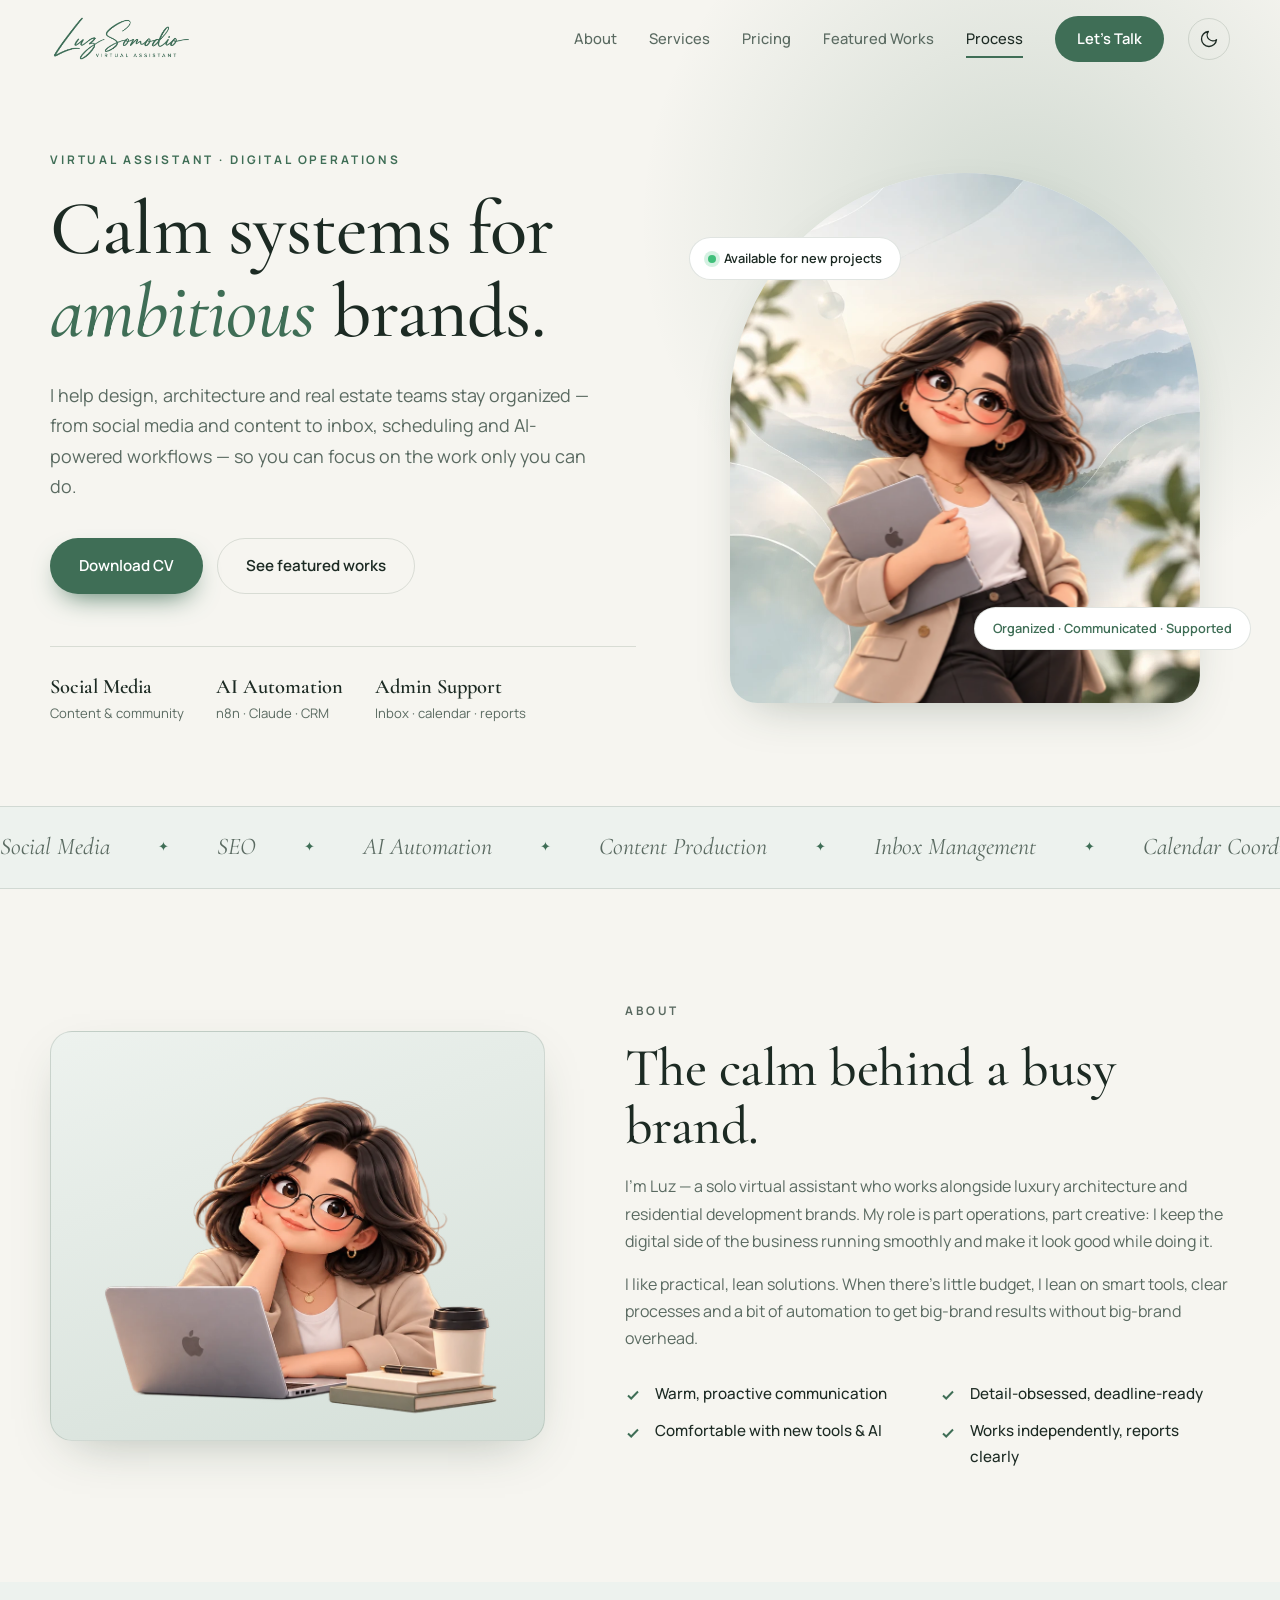
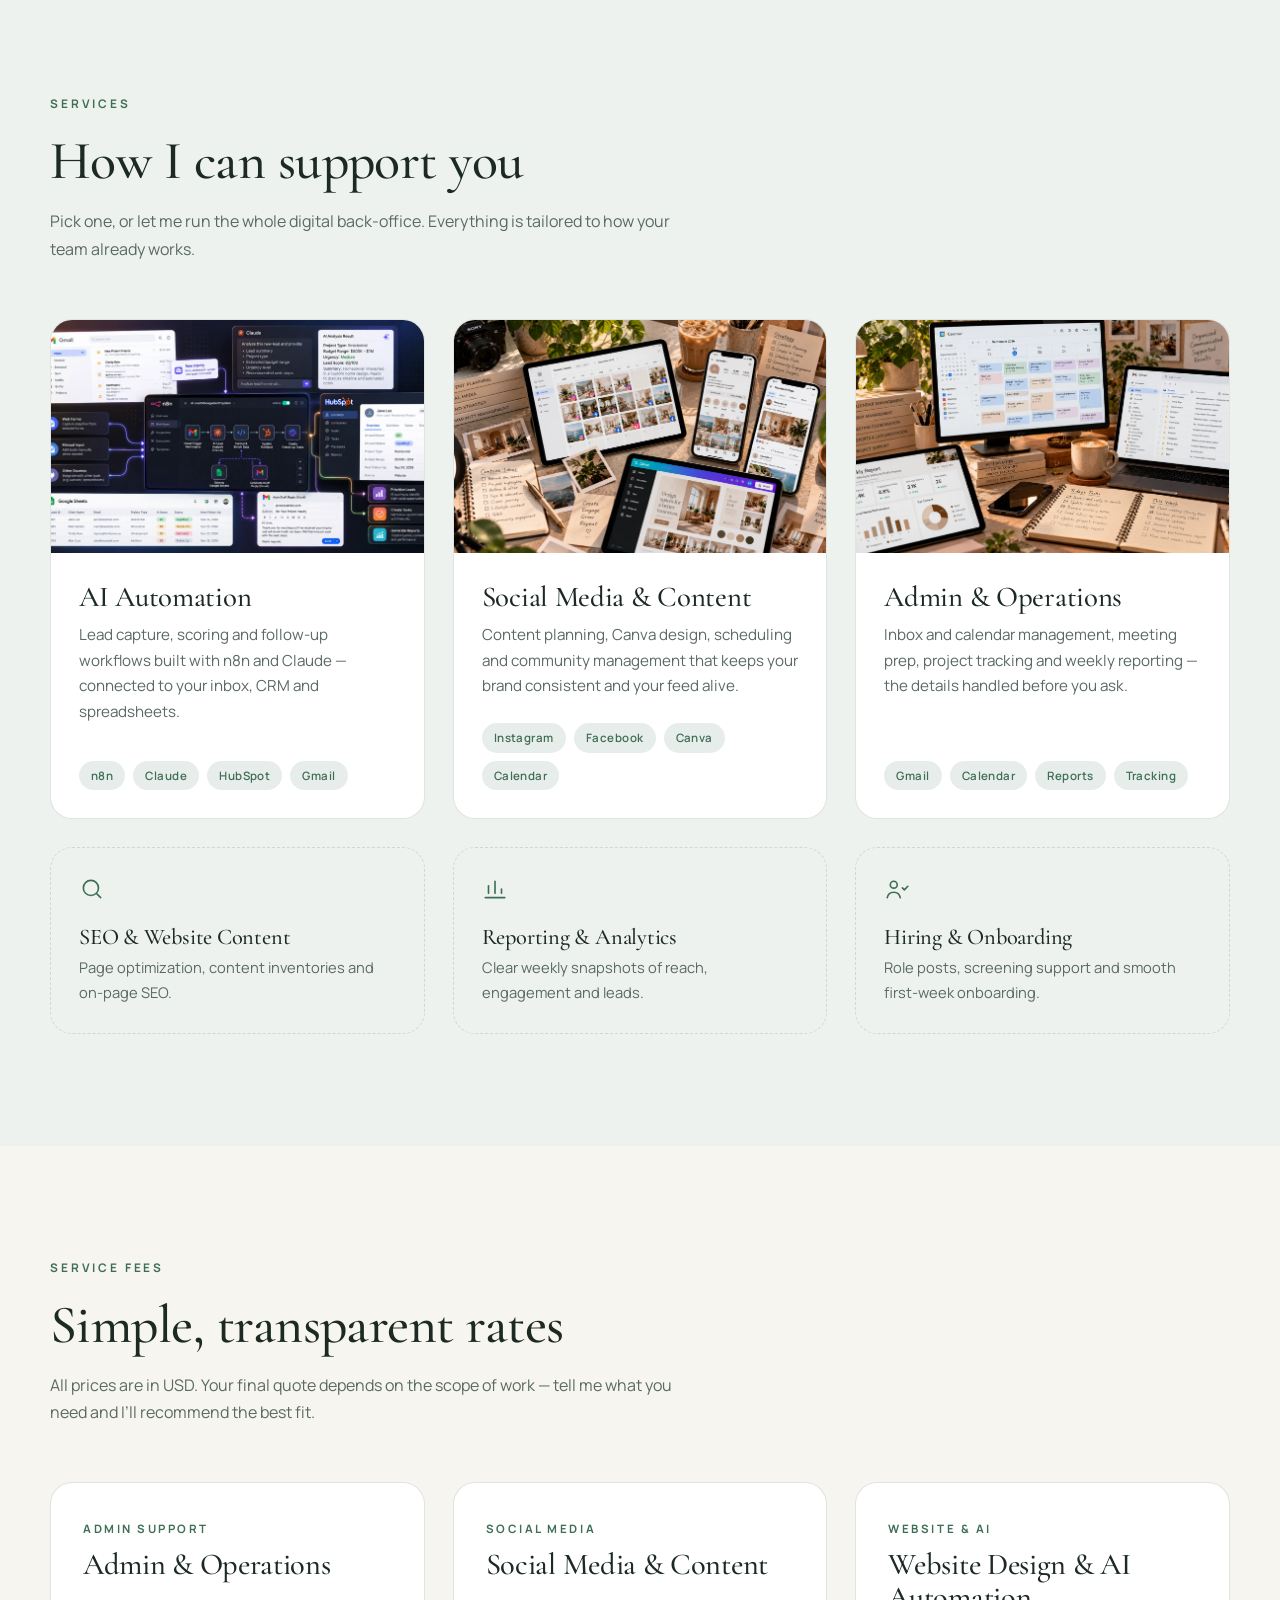
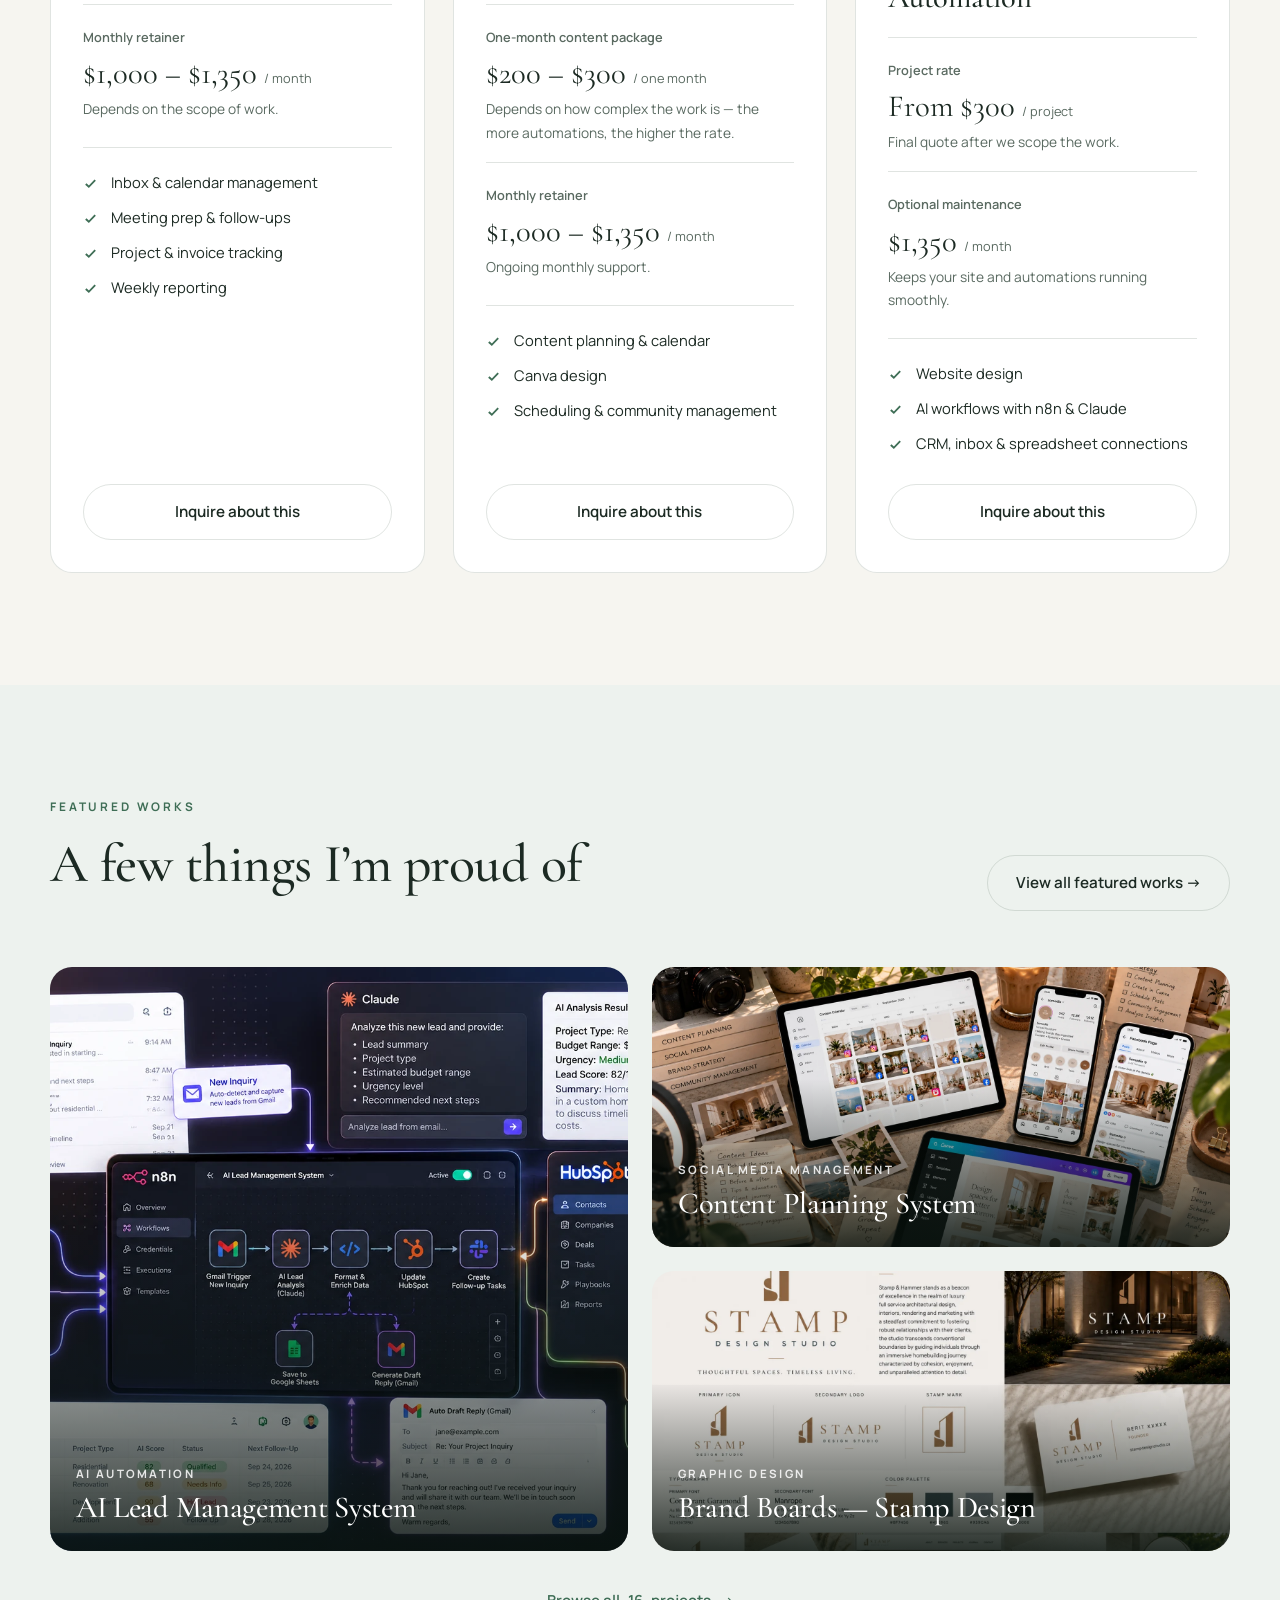
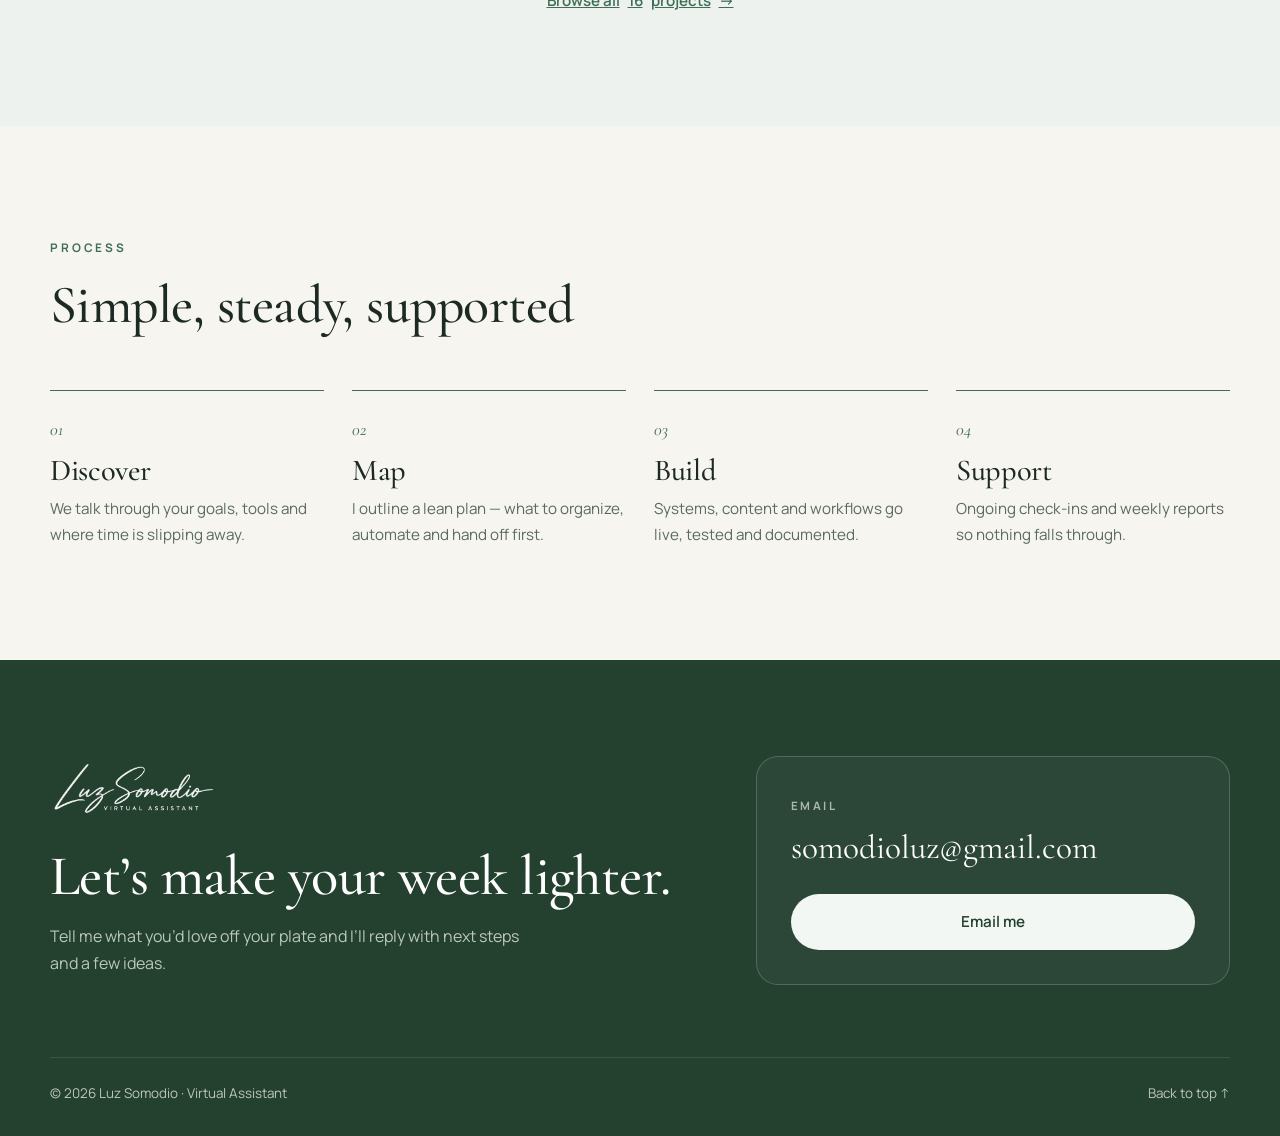
==== index.html @ af45a630 "Replace 'Work with me' link with 'Download CV'" ====
<!DOCTYPE html>
<html lang="en">
<head>
  <meta charset="utf-8">
  <meta name="viewport" content="width=device-width, initial-scale=1">
  <title>Luz Somodio — Virtual Assistant</title>
  <meta name="description" content="Luz Somodio is a virtual assistant helping brands stay organized with digital operations, social media, AI automation and admin support.">
  <meta name="theme-color" content="#3f6e56">
  <link rel="preconnect" href="https://fonts.googleapis.com">
  <link rel="preconnect" href="https://fonts.gstatic.com" crossorigin>
  <link href="https://fonts.googleapis.com/css2?family=Cormorant+Garamond:ital,wght@0,500;0,600;1,500&family=Manrope:wght@400;500;600;700&display=swap" rel="stylesheet">
  <link rel="stylesheet" href="css/base.css">
  <link rel="stylesheet" href="css/home.css">
  <script>
    /* Set the theme before first paint so there is no flash */
    (function () {
      var t = null;
      try { t = localStorage.getItem('luz-theme'); } catch (e) {}
      if (!t) t = window.matchMedia && matchMedia('(prefers-color-scheme: dark)').matches ? 'dark' : 'light';
      document.documentElement.setAttribute('data-theme', t);
    })();
  </script>
</head>
<body>
  <a class="skip" href="#main">Skip to content</a>

  <!-- ============ NAV ============ -->
  <header class="nav" id="nav">
    <div class="wrap nav__inner">
      <a class="nav__logo" href="#top" aria-label="Luz Somodio — home">
        <img src="assets/logo-green.png" alt="Luz Somodio, Virtual Assistant" width="533" height="172">
      </a>
      <nav class="nav__links" id="navLinks" aria-label="Primary">
        <a href="#about">About</a>
        <a href="#services">Services</a>
        <a href="#pricing">Pricing</a>
        <a href="featured-works.html">Featured Works</a>
        <a href="#process">Process</a>
        <a href="#contact" class="nav__cta">Let’s Talk</a>
      </nav>
      <div class="nav__tools">
        <button class="icon-btn" id="themeToggle" type="button" aria-label="Switch to dark theme">
          <svg class="i-moon" viewBox="0 0 24 24" width="20" height="20" fill="none" stroke="currentColor" stroke-width="1.6" stroke-linecap="round" stroke-linejoin="round"><path d="M21 12.8A9 9 0 1 1 11.2 3a7 7 0 0 0 9.8 9.8z"/></svg>
          <svg class="i-sun" viewBox="0 0 24 24" width="20" height="20" fill="none" stroke="currentColor" stroke-width="1.6" stroke-linecap="round" stroke-linejoin="round"><circle cx="12" cy="12" r="4"/><path d="M12 2v2M12 20v2M4.9 4.9l1.4 1.4M17.7 17.7l1.4 1.4M2 12h2M20 12h2M4.9 19.1l1.4-1.4M17.7 6.3l1.4-1.4"/></svg>
        </button>
        <button class="icon-btn nav__burger" id="burger" type="button" aria-label="Open menu" aria-expanded="false" aria-controls="navLinks">
          <span></span><span></span><span></span>
        </button>
      </div>
    </div>
  </header>

  <main id="main">
    <!-- ============ HERO ============ -->
    <section class="hero" id="top">
      <div class="wrap hero__grid">
        <div class="hero__copy">
          <p class="eyebrow reveal">Virtual Assistant · Digital Operations</p>
          <h1 class="reveal" style="--d:.08s">Calm systems for <em>ambitious</em> brands.</h1>
          <p class="lead reveal" style="--d:.16s">I help design, architecture and real estate teams stay organized — from social media and content to inbox, scheduling and AI-powered workflows — so you can focus on the work only you can do.</p>
          <div class="hero__actions reveal" style="--d:.24s">
            <a class="btn btn--primary" href="https://drive.google.com/file/d/1ruWTTUkJBujG6SFjzI52uT1W9-6IAuLE/view?usp=sharing">Download CV</a>
            <a class="btn btn--ghost" href="#works">See featured works</a>
          </div>
          <ul class="hero__facts reveal" style="--d:.32s">
            <li><strong>Social Media</strong><span>Content &amp; community</span></li>
            <li><strong>AI Automation</strong><span>n8n · Claude · CRM</span></li>
            <li><strong>Admin Support</strong><span>Inbox · calendar · reports</span></li>
          </ul>
        </div>

        <div class="hero__visual reveal" style="--d:.12s">
          <div class="frame" id="heroFrame">
            <img class="frame__bg frame__bg--light" src="assets/bg-light.webp" alt="" width="834" height="941">
            <img class="frame__bg frame__bg--dark" src="assets/bg-dark.webp" alt="" width="830" height="941">
            <img class="frame__luz" id="heroLuz" src="assets/luz-hero-1.webp" alt="Illustration of Luz holding a laptop" width="822" height="887">
          </div>
          <div class="chip chip--a"><span class="dot"></span> Available for new projects</div>
          <div class="chip chip--b">Organized · Communicated · Supported</div>
        </div>
      </div>
    </section>

    <!-- ============ MARQUEE ============ -->
    <div class="marquee" aria-hidden="true">
      <div class="marquee__track">
        <span>Social Media</span><span>SEO</span><span>AI Automation</span><span>Content Production</span><span>Inbox Management</span><span>Calendar Coordination</span><span>Reporting</span><span>Hiring &amp; Onboarding</span>
        <span>Social Media</span><span>SEO</span><span>AI Automation</span><span>Content Production</span><span>Inbox Management</span><span>Calendar Coordination</span><span>Reporting</span><span>Hiring &amp; Onboarding</span>
      </div>
    </div>

    <!-- ============ ABOUT ============ -->
    <section class="section" id="about">
      <div class="wrap about">
        <div class="about__media reveal">
          <div class="about__card">
            <img src="assets/luz-hero-2.webp" alt="Illustration of Luz at her laptop with a coffee" width="887" height="741" loading="lazy">
          </div>
        </div>
        <div class="about__copy">
          <p class="eyebrow reveal">About</p>
          <h2 class="reveal" style="--d:.06s">The calm behind a busy brand.</h2>
          <p class="reveal" style="--d:.12s">I’m Luz — a solo virtual assistant who works alongside luxury architecture and residential development brands. My role is part operations, part creative: I keep the digital side of the business running smoothly and make it look good while doing it.</p>
          <p class="reveal" style="--d:.18s">I like practical, lean solutions. When there’s little budget, I lean on smart tools, clear processes and a bit of automation to get big-brand results without big-brand overhead.</p>
          <ul class="ticks reveal" style="--d:.24s">
            <li>Warm, proactive communication</li>
            <li>Detail-obsessed, deadline-ready</li>
            <li>Comfortable with new tools &amp; AI</li>
            <li>Works independently, reports clearly</li>
          </ul>
        </div>
      </div>
    </section>

    <!-- ============ SERVICES ============ -->
    <section class="section section--alt" id="services">
      <div class="wrap">
        <header class="section__head">
          <p class="eyebrow reveal">Services</p>
          <h2 class="reveal" style="--d:.06s">How I can support you</h2>
          <p class="reveal" style="--d:.12s">Pick one, or let me run the whole digital back-office. Everything is tailored to how your team already works.</p>
        </header>

        <div class="cards">
          <article class="card reveal">
            <div class="card__img"><img src="assets/ai-automation.webp" alt="n8n workflow connecting Gmail, Claude and HubSpot for lead management" width="1672" height="941" loading="lazy"></div>
            <div class="card__body">
              <h3>AI Automation</h3>
              <p>Lead capture, scoring and follow-up workflows built with n8n and Claude — connected to your inbox, CRM and spreadsheets.</p>
              <ul class="tags"><li>n8n</li><li>Claude</li><li>HubSpot</li><li>Gmail</li></ul>
            </div>
          </article>
          <article class="card reveal" style="--d:.08s">
            <div class="card__img"><img src="assets/social-media.webp" alt="Social media content calendar, Canva designs and Instagram and Facebook previews" width="1670" height="942" loading="lazy"></div>
            <div class="card__body">
              <h3>Social Media &amp; Content</h3>
              <p>Content planning, Canva design, scheduling and community management that keeps your brand consistent and your feed alive.</p>
              <ul class="tags"><li>Instagram</li><li>Facebook</li><li>Canva</li><li>Calendar</li></ul>
            </div>
          </article>
          <article class="card reveal" style="--d:.16s">
            <div class="card__img"><img src="assets/admin-support.webp" alt="Calendar, inbox, weekly report and to-do notebook on a styled desk" width="1670" height="941" loading="lazy"></div>
            <div class="card__body">
              <h3>Admin &amp; Operations</h3>
              <p>Inbox and calendar management, meeting prep, project tracking and weekly reporting — the details handled before you ask.</p>
              <ul class="tags"><li>Gmail</li><li>Calendar</li><li>Reports</li><li>Tracking</li></ul>
            </div>
          </article>
        </div>

        <div class="mini">
          <div class="mini__item reveal">
            <svg viewBox="0 0 24 24" width="26" height="26" fill="none" stroke="currentColor" stroke-width="1.5" stroke-linecap="round" stroke-linejoin="round" aria-hidden="true"><circle cx="11" cy="11" r="7"/><path d="m20 20-3.5-3.5"/></svg>
            <h4>SEO &amp; Website Content</h4>
            <p>Page optimization, content inventories and on-page SEO.</p>
          </div>
          <div class="mini__item reveal" style="--d:.06s">
            <svg viewBox="0 0 24 24" width="26" height="26" fill="none" stroke="currentColor" stroke-width="1.5" stroke-linecap="round" stroke-linejoin="round" aria-hidden="true"><path d="M3 20h18M6 16V9m6 7V5m6 11v-4"/></svg>
            <h4>Reporting &amp; Analytics</h4>
            <p>Clear weekly snapshots of reach, engagement and leads.</p>
          </div>
          <div class="mini__item reveal" style="--d:.12s">
            <svg viewBox="0 0 24 24" width="26" height="26" fill="none" stroke="currentColor" stroke-width="1.5" stroke-linecap="round" stroke-linejoin="round" aria-hidden="true"><circle cx="9" cy="8" r="3.2"/><path d="M3 20c.6-3.2 3-5 6-5s5.4 1.8 6 5M17 11l1.8 1.8L22 9.5"/></svg>
            <h4>Hiring &amp; Onboarding</h4>
            <p>Role posts, screening support and smooth first-week onboarding.</p>
          </div>
        </div>
      </div>
    </section>

    <!-- ============ SERVICE FEES ============ -->
    <section class="section" id="pricing">
      <div class="wrap">
        <header class="section__head">
          <p class="eyebrow reveal">Service Fees</p>
          <h2 class="reveal" style="--d:.06s">Simple, transparent rates</h2>
          <p class="reveal" style="--d:.12s">All prices are in USD. Your final quote depends on the scope of work — tell me what you need and I’ll recommend the best fit.</p>
        </header>

        <div class="pricing">
          <article class="plan reveal">
            <p class="plan__tag">Admin Support</p>
            <h3>Admin &amp; Operations</h3>
            <div class="option">
              <span class="option__label">Monthly retainer</span>
              <p class="price">$1,000 – $1,350 <small>/ month</small></p>
              <p class="option__sub">Depends on the scope of work.</p>
            </div>
            <ul class="plan__list">
              <li>Inbox &amp; calendar management</li>
              <li>Meeting prep &amp; follow-ups</li>
              <li>Project &amp; invoice tracking</li>
              <li>Weekly reporting</li>
            </ul>
            <a class="btn btn--ghost btn--block plan__cta" data-email-link data-subject="Admin &amp; Operations inquiry" href="#">Inquire about this</a>
          </article>

          <article class="plan reveal" style="--d:.08s">
            <p class="plan__tag">Social Media</p>
            <h3>Social Media &amp; Content</h3>
            <div class="option">
              <span class="option__label">One-month content package</span>
              <p class="price">$200 – $300 <small>/ one month</small></p>
              <p class="option__sub">Depends on how complex the work is — the more automations, the higher the rate.</p>
            </div>
            <div class="option">
              <span class="option__label">Monthly retainer</span>
              <p class="price">$1,000 – $1,350 <small>/ month</small></p>
              <p class="option__sub">Ongoing monthly support.</p>
            </div>
            <ul class="plan__list">
              <li>Content planning &amp; calendar</li>
              <li>Canva design</li>
              <li>Scheduling &amp; community management</li>
            </ul>
            <a class="btn btn--ghost btn--block plan__cta" data-email-link data-subject="Social Media &amp; Content inquiry" href="#">Inquire about this</a>
          </article>

          <article class="plan reveal" style="--d:.16s">
            <p class="plan__tag">Website &amp; AI</p>
            <h3>Website Design &amp; AI Automation</h3>
            <div class="option">
              <span class="option__label">Project rate</span>
              <p class="price">From $300 <small>/ project</small></p>
              <p class="option__sub">Final quote after we scope the work.</p>
            </div>
            <div class="option">
              <span class="option__label">Optional maintenance</span>
              <p class="price">$1,350 <small>/ month</small></p>
              <p class="option__sub">Keeps your site and automations running smoothly.</p>
            </div>
            <ul class="plan__list">
              <li>Website design</li>
              <li>AI workflows with n8n &amp; Claude</li>
              <li>CRM, inbox &amp; spreadsheet connections</li>
            </ul>
            <a class="btn btn--ghost btn--block plan__cta" data-email-link data-subject="Website &amp; AI Automation inquiry" href="#">Inquire about this</a>
          </article>
        </div>
      </div>
    </section>

    <!-- ============ FEATURED WORKS TEASER ============ -->
    <section class="section section--alt" id="works">
      <div class="wrap">
        <header class="section__head section__head--row">
          <div>
            <p class="eyebrow reveal">Featured Works</p>
            <h2 class="reveal" style="--d:.06s">A few things I’m proud of</h2>
          </div>
          <a class="btn btn--ghost reveal" href="featured-works.html">View all featured works →</a>
        </header>

        <div class="works" id="teaser"></div>

        <p class="works__more reveal"><a class="link" href="featured-works.html">Browse all <span id="worksCount">16</span> projects <span aria-hidden="true">→</span></a></p>
      </div>
    </section>

    <!-- ============ PROCESS ============ -->
    <section class="section" id="process">
      <div class="wrap">
        <header class="section__head">
          <p class="eyebrow reveal">Process</p>
          <h2 class="reveal" style="--d:.06s">Simple, steady, supported</h2>
        </header>
        <ol class="steps">
          <li class="step reveal"><span class="step__n">01</span><h3>Discover</h3><p>We talk through your goals, tools and where time is slipping away.</p></li>
          <li class="step reveal" style="--d:.07s"><span class="step__n">02</span><h3>Map</h3><p>I outline a lean plan — what to organize, automate and hand off first.</p></li>
          <li class="step reveal" style="--d:.14s"><span class="step__n">03</span><h3>Build</h3><p>Systems, content and workflows go live, tested and documented.</p></li>
          <li class="step reveal" style="--d:.21s"><span class="step__n">04</span><h3>Support</h3><p>Ongoing check-ins and weekly reports so nothing falls through.</p></li>
        </ol>
      </div>
    </section>

  </main>

  <!-- ============ CONTACT FOOTER ============ -->
  <footer class="footer" id="contact">
    <div class="wrap">
      <div class="footer__top">
        <div class="footer__brand">
          <img src="assets/logo-green.png" alt="Luz Somodio, Virtual Assistant" width="533" height="172" loading="lazy">
          <h2>Let’s make your week lighter.</h2>
          <p>Tell me what you’d love off your plate and I’ll reply with next steps and a few ideas.</p>
        </div>
        <div class="footer__card">
          <span class="footer__label">Email</span>
          <a class="footer__mail" id="emailLink" href="mailto:somodioluz@gmail.com">somodioluz@gmail.com</a>
          <a class="btn btn--light btn--block" id="emailBtn" href="mailto:somodioluz@gmail.com">Email me</a>
        </div>
      </div>
      <div class="footer__bottom">
        <p>© <span id="year">2026</span> Luz Somodio · Virtual Assistant</p>
        <a href="#top">Back to top ↑</a>
      </div>
    </div>
  </footer>

  <script src="js/config.js"></script>
  <script src="js/works-data.js"></script>
  <script src="js/common.js"></script>
  <script src="js/home.js"></script>
</body>
</html>
---- css/base.css ----
/* ==========================================================
   Luz Somodio — shared styles (both pages)
   Tokens, reset, buttons, navigation, contact footer
   ========================================================== */
:root {
  --bg: #f6f5f0;
  --bg-alt: #edf2ee;
  --surface: #ffffff;
  --ink: #1c2a23;
  --muted: #5a6a61;
  --green: #3f6e56;
  --green-deep: #24402f;
  --on-green: #ffffff;
  --sand: #c8b594;
  --line: rgba(36, 64, 47, .14);
  --shadow: 0 18px 50px -22px rgba(36, 64, 47, .35);
  --radius: 22px;
  --serif: "Cormorant Garamond", "Playfair Display", Georgia, serif;
  --sans: "Manrope", system-ui, -apple-system, "Segoe UI", Roboto, sans-serif;
  --logo-filter: none;
}
[data-theme="dark"] {
  --bg: #0d1511;
  --bg-alt: #121c17;
  --surface: #17231d;
  --ink: #e8efe9;
  --muted: #9fb0a5;
  --green: #86bb9d;
  --green-deep: #cfe5d6;
  --on-green: #0d1511;
  --sand: #a89572;
  --line: rgba(200, 230, 210, .14);
  --shadow: 0 18px 50px -22px rgba(0, 0, 0, .7);
  --logo-filter: brightness(2.1) saturate(.75);
}

*, *::before, *::after { box-sizing: border-box; }
html { scroll-behavior: smooth; scroll-padding-top: 88px; }
body {
  margin: 0;
  font-family: var(--sans);
  font-size: 1rem;
  line-height: 1.7;
  color: var(--ink);
  background: var(--bg);
  -webkit-font-smoothing: antialiased;
  transition: background .4s ease, color .4s ease;
}
img { max-width: 100%; height: auto; display: block; }
a { color: inherit; }
h1, h2, h3, h4 { font-family: var(--serif); font-weight: 500; line-height: 1.08; margin: 0; letter-spacing: -.01em; }
p { margin: 0 0 1em; }
ul, ol { margin: 0; padding: 0; list-style: none; }
.wrap { width: min(1180px, 100% - 48px); margin-inline: auto; }
.skip { position: absolute; left: -999px; top: 8px; background: var(--green); color: var(--on-green); padding: 10px 16px; border-radius: 8px; z-index: 100; }
.skip:focus { left: 12px; }
:focus-visible { outline: 2px solid var(--green); outline-offset: 3px; border-radius: 6px; }
body.is-locked { overflow: hidden; }
button { font-family: inherit; color: inherit; }

/* ---------- View-only protection (deterrents) ---------- */
.protected, .protected * { -webkit-user-select: none; user-select: none; -webkit-touch-callout: none; }
.protected img { pointer-events: none; -webkit-user-drag: none; }

/* ---------- Reveal ---------- */
.reveal { opacity: 0; transform: translateY(22px); transition: opacity .8s ease var(--d, 0s), transform .8s cubic-bezier(.2, .7, .2, 1) var(--d, 0s); }
.reveal.is-in { opacity: 1; transform: none; }
.no-js .reveal { opacity: 1; transform: none; }

/* ---------- Buttons / small bits ---------- */
.eyebrow { font-size: .74rem; font-weight: 700; letter-spacing: .24em; text-transform: uppercase; color: var(--green); margin-bottom: 18px; }
.btn { display: inline-flex; align-items: center; justify-content: center; gap: 8px; padding: 14px 28px; border-radius: 999px; font-weight: 600; font-size: .95rem; text-decoration: none; border: 1.5px solid transparent; cursor: pointer; font-family: inherit; transition: transform .25s, background .25s, color .25s, border-color .25s, box-shadow .25s; }
.btn:hover { transform: translateY(-2px); }
.btn--primary { background: var(--green); color: var(--on-green); box-shadow: 0 12px 28px -12px var(--green); }
.btn--ghost { border-color: var(--line); color: var(--ink); background: transparent; }
.btn--ghost:hover { border-color: var(--green); color: var(--green); }
.btn--block { width: 100%; }
.icon-btn { width: 42px; height: 42px; border-radius: 50%; border: 1px solid var(--line); background: transparent; color: var(--ink); display: grid; place-items: center; cursor: pointer; transition: background .25s, border-color .25s; }
.icon-btn:hover { border-color: var(--green); }
.i-sun { display: none; }
[data-theme="dark"] .i-sun { display: block; }
[data-theme="dark"] .i-moon { display: none; }

/* ---------- Nav ---------- */
.nav { position: fixed; inset: 0 0 auto 0; z-index: 50; transition: background .3s, box-shadow .3s, backdrop-filter .3s; }
.nav.is-scrolled { background: color-mix(in srgb, var(--bg) 82%, transparent); backdrop-filter: blur(14px); -webkit-backdrop-filter: blur(14px); box-shadow: 0 1px 0 var(--line); }
.nav__inner { display: flex; align-items: center; justify-content: space-between; gap: 24px; height: 78px; }
.nav__logo img { height: 46px; width: auto; filter: var(--logo-filter); }
.nav__links { display: flex; align-items: center; gap: 32px; margin-left: auto; }
.nav__links a { text-decoration: none; font-size: .92rem; font-weight: 500; color: var(--muted); position: relative; transition: color .25s; }
.nav__links a:hover, .nav__links a.is-active { color: var(--ink); }
.nav__links a:not(.nav__cta)::after { content: ""; position: absolute; left: 0; bottom: -6px; height: 1.5px; width: 100%; background: var(--green); transform: scaleX(0); transform-origin: left; transition: transform .3s; }
.nav__links a:not(.nav__cta):hover::after, .nav__links a.is-active::after { transform: scaleX(1); }
.nav__cta { background: var(--green); color: var(--on-green) !important; padding: 10px 22px; border-radius: 999px; font-weight: 600 !important; }
.nav__tools { display: flex; align-items: center; gap: 10px; }
.nav__burger { display: none; flex-direction: column; align-items: center; justify-content: center; gap: 4px; padding: 0; }
.nav__burger span { width: 18px; height: 1.6px; background: currentColor; transition: transform .3s, opacity .3s; }
.nav__burger[aria-expanded="true"] span:nth-child(1) { transform: translateY(5.6px) rotate(45deg); }
.nav__burger[aria-expanded="true"] span:nth-child(2) { opacity: 0; }
.nav__burger[aria-expanded="true"] span:nth-child(3) { transform: translateY(-5.6px) rotate(-45deg); }
.link { background: none; border: 0; padding: 0; font-weight: 600; font-size: .95rem; color: var(--green); cursor: pointer; display: inline-flex; gap: 8px; align-items: center; }
.link span { transition: transform .25s; }
.link:hover span { transform: translateX(5px); }
.link:disabled { opacity: .35; cursor: default; }

/* ---------- Contact footer ---------- */
.footer { background: var(--green-deep); color: #eef4ef; padding: 96px 0 32px; }
[data-theme="dark"] .footer { background: #0a110d; border-top: 1px solid var(--line); }
.footer__top { display: grid; grid-template-columns: 1.15fr .85fr; gap: 64px; align-items: center; }
.footer__brand img { height: 54px; width: auto; margin-bottom: 30px; filter: brightness(0) invert(1); opacity: .95; }
.footer h2 { font-size: clamp(2.3rem, 4.4vw, 3.6rem); color: #fff; margin-bottom: 16px; }
.footer__brand p { margin: 0; max-width: 470px; opacity: .75; }
.footer__card { border: 1px solid rgba(255, 255, 255, .18); border-radius: var(--radius); padding: 34px; background: rgba(255, 255, 255, .04); }
.footer__label { font-size: .72rem; font-weight: 700; letter-spacing: .22em; text-transform: uppercase; opacity: .65; }
.footer__mail { display: block; margin: 10px 0 26px; font-family: var(--serif); font-size: clamp(1.5rem, 2.6vw, 2.1rem); line-height: 1.2; color: #fff; text-decoration: none; overflow-wrap: anywhere; }
.footer__mail:hover { text-decoration: underline; text-underline-offset: 5px; }
.btn--light { background: #f3f7f4; color: #24402f; box-shadow: none; }
.footer__bottom { display: flex; align-items: center; justify-content: space-between; gap: 16px; flex-wrap: wrap; margin-top: 72px; padding-top: 24px; border-top: 1px solid rgba(255, 255, 255, .14); font-size: .84rem; opacity: .75; }
.footer__bottom p { margin: 0; }
.footer__bottom a { text-decoration: none; }
.footer__bottom a:hover { text-decoration: underline; }

/* ---------- Printing is disabled ---------- */
@media print {
  body > * { display: none !important; }
  body::before { content: "Printing is disabled for this portfolio."; display: block; padding: 40px; font: 16px/1.5 sans-serif; }
}

/* ---------- Responsive (shared) ---------- */
@media (max-width: 980px) {
  .footer__top { grid-template-columns: 1fr; gap: 56px; }
  .nav__burger { display: flex; }
  .nav__links { position: fixed; inset: 78px 0 auto 0; flex-direction: column; align-items: stretch; gap: 0; padding: 12px 24px 28px; background: var(--bg); border-bottom: 1px solid var(--line); transform: translateY(-12px); opacity: 0; pointer-events: none; transition: opacity .3s, transform .3s; margin: 0; }
  .nav__links.is-open { opacity: 1; transform: none; pointer-events: auto; }
  .nav__links a { padding: 14px 0; border-bottom: 1px solid var(--line); font-size: 1.05rem; }
  .nav__links a::after { display: none; }
  .nav__cta { margin-top: 18px; text-align: center; border-bottom: 0 !important; }
  .nav__tools { margin-left: auto; }
  .nav__links { margin-left: 0; }
}
@media (max-width: 560px) {
  .footer { padding-top: 72px; }
  .footer__card { padding: 26px; }
}
@media (prefers-reduced-motion: reduce) {
  html { scroll-behavior: auto; }
  .reveal { opacity: 1; transform: none; transition: none; }
}
---- css/home.css ----
/* Home page */
/* ---------- Hero ---------- */
.hero { padding: 150px 0 80px; position: relative; overflow: hidden; }
.hero::before { content: ""; position: absolute; inset: -20% -10% auto auto; width: 60vw; height: 60vw; max-width: 800px; max-height: 800px; border-radius: 50%; background: radial-gradient(closest-side, color-mix(in srgb, var(--green) 20%, transparent), transparent); pointer-events: none; }
.hero__grid { display: grid; grid-template-columns: 1.05fr .95fr; align-items: center; gap: 64px; position: relative; }
.hero h1 { font-size: clamp(2.8rem, 6vw, 5.2rem); margin-bottom: 26px; }
.hero h1 em { font-style: italic; color: var(--green); }
.lead { font-size: 1.12rem; color: var(--muted); max-width: 540px; margin-bottom: 36px; }
.hero__actions { display: flex; flex-wrap: wrap; gap: 14px; margin-bottom: 52px; }
.hero__facts { display: grid; grid-template-columns: repeat(3, auto); gap: 32px; justify-content: start; padding-top: 28px; border-top: 1px solid var(--line); }
.hero__facts strong { display: block; font-family: var(--serif); font-size: 1.28rem; font-weight: 600; line-height: 1.2; }
.hero__facts span { font-size: .82rem; color: var(--muted); }

.hero__visual { position: relative; display: grid; place-items: center; }
.frame { position: relative; width: min(100%, 470px); aspect-ratio: 834 / 941; border-radius: 240px 240px 28px 28px; overflow: hidden; box-shadow: var(--shadow); isolation: isolate; background: var(--bg-alt); }
.frame__bg { position: absolute; inset: 0; width: 100%; height: 100%; object-fit: cover; transition: opacity .5s ease; }
.frame__bg--dark { opacity: 0; }
[data-theme="dark"] .frame__bg--dark { opacity: 1; }
[data-theme="dark"] .frame__bg--light { opacity: 0; }
.frame__luz { position: absolute; left: 50%; bottom: -2%; width: 84%; transform: translateX(-50%) translate3d(var(--px, 0), var(--py, 0), 0); transition: transform .25s ease-out; filter: drop-shadow(0 24px 24px rgba(0, 0, 0, .18)); }
.chip { position: absolute; background: var(--surface); border: 1px solid var(--line); border-radius: 999px; padding: 10px 18px; font-size: .8rem; font-weight: 600; box-shadow: var(--shadow); display: flex; align-items: center; gap: 8px; animation: float 6s ease-in-out infinite; }
.chip--a { top: 12%; left: -2%; }
.chip--b { bottom: 10%; right: -4%; animation-delay: -3s; color: var(--green); }
.dot { width: 8px; height: 8px; border-radius: 50%; background: #3fbf7a; box-shadow: 0 0 0 4px rgba(63, 191, 122, .22); }
@keyframes float { 50% { transform: translateY(-8px); } }

/* ---------- Marquee ---------- */
.marquee { overflow: hidden; border-block: 1px solid var(--line); padding: 20px 0; background: var(--bg-alt); }
.marquee__track { display: flex; gap: 48px; width: max-content; animation: scroll 38s linear infinite; }
.marquee__track span { font-family: var(--serif); font-style: italic; font-size: 1.5rem; color: var(--muted); white-space: nowrap; display: flex; align-items: center; gap: 48px; }
.marquee__track span::after { content: "✦"; font-style: normal; font-size: .8rem; color: var(--green); }
@keyframes scroll { to { transform: translateX(-50%); } }

/* ---------- Sections ---------- */
.section { padding: 112px 0; }
.section--alt { background: var(--bg-alt); }
.section__head { max-width: 640px; margin-bottom: 56px; }
.section__head--row { max-width: none; display: flex; align-items: flex-end; justify-content: space-between; gap: 24px; flex-wrap: wrap; }
.section h2 { font-size: clamp(2.2rem, 4.2vw, 3.4rem); margin-bottom: 18px; }
.section__head p:last-child { color: var(--muted); margin-bottom: 0; }

/* ---------- About ---------- */
.about { display: grid; grid-template-columns: .9fr 1.1fr; gap: 80px; align-items: center; }
.about__card { background: linear-gradient(160deg, var(--bg-alt), color-mix(in srgb, var(--green) 14%, var(--bg-alt))); border: 1px solid var(--line); border-radius: var(--radius); padding: 36px 36px 20px; box-shadow: var(--shadow); }
.about__copy p { color: var(--muted); }
.ticks { display: grid; grid-template-columns: 1fr 1fr; gap: 12px 24px; margin-top: 28px; }
.ticks li { position: relative; padding-left: 30px; font-weight: 500; font-size: .95rem; }
.ticks li::before { content: ""; position: absolute; left: 0; top: .45em; width: 16px; height: 16px; border-radius: 50%; background: var(--green); -webkit-mask: url("data:image/svg+xml,%3Csvg xmlns='http://www.w3.org/2000/svg' viewBox='0 0 16 16'%3E%3Cpath d='M3 8.5l3.2 3L13 4.5' fill='none' stroke='black' stroke-width='2'/%3E%3C/svg%3E") center/contain no-repeat; mask: url("data:image/svg+xml,%3Csvg xmlns='http://www.w3.org/2000/svg' viewBox='0 0 16 16'%3E%3Cpath d='M3 8.5l3.2 3L13 4.5' fill='none' stroke='black' stroke-width='2'/%3E%3C/svg%3E") center/contain no-repeat; }

/* ---------- Service cards ---------- */
.cards { display: grid; grid-template-columns: repeat(3, 1fr); gap: 28px; }
.card { background: var(--surface); border: 1px solid var(--line); border-radius: var(--radius); overflow: hidden; display: flex; flex-direction: column; transition: transform .4s, box-shadow .4s; }
.card:hover { transform: translateY(-6px); box-shadow: var(--shadow); }
.card__img { aspect-ratio: 16 / 10; overflow: hidden; }
.card__img img { width: 100%; height: 100%; object-fit: cover; transition: transform .8s ease; }
.card:hover .card__img img { transform: scale(1.05); }
.card__body { padding: 28px; display: flex; flex-direction: column; gap: 10px; flex: 1; }
.card h3 { font-size: 1.8rem; }
.card p { color: var(--muted); font-size: .95rem; margin: 0; }
.tags { display: flex; flex-wrap: wrap; gap: 8px; margin-top: auto; padding-top: 14px; }
.tags li { font-size: .72rem; font-weight: 600; letter-spacing: .04em; padding: 5px 12px; border-radius: 999px; background: color-mix(in srgb, var(--green) 12%, transparent); color: var(--green); }
.mini { display: grid; grid-template-columns: repeat(3, 1fr); gap: 28px; margin-top: 28px; }
.mini__item { padding: 28px; border: 1px dashed var(--line); border-radius: var(--radius); }
.mini__item svg { color: var(--green); margin-bottom: 14px; }
.mini__item h4 { font-size: 1.4rem; margin-bottom: 6px; }
.mini__item p { color: var(--muted); font-size: .92rem; margin: 0; }

/* ---------- Works teaser ---------- */
.works { display: grid; grid-template-columns: repeat(2, 1fr); grid-template-rows: repeat(2, 280px); gap: 24px; }
.work { position: relative; border-radius: var(--radius); overflow: hidden; display: block; isolation: isolate; text-decoration: none; color: #fff; }
.work--lg { grid-row: span 2; }
.work img { position: absolute; inset: 0; width: 100%; height: 100%; object-fit: cover; transition: transform .9s ease; z-index: -2; }
.work::after { content: ""; position: absolute; inset: 0; background: linear-gradient(to top, rgba(8, 18, 13, .85), rgba(8, 18, 13, 0) 60%); z-index: -1; }
.work:hover img { transform: scale(1.06); }
.work__meta { position: absolute; left: 0; right: 0; bottom: 0; padding: 26px; }
.work__meta span { font-size: .72rem; font-weight: 700; letter-spacing: .2em; text-transform: uppercase; opacity: .85; }
.work__meta h3 { font-size: 1.9rem; margin-top: 6px; }

/* ---------- Process ---------- */
.steps { display: grid; grid-template-columns: repeat(4, 1fr); gap: 28px; counter-reset: s; }
.step { padding-top: 24px; border-top: 1.5px solid var(--green); }
.step__n { font-family: var(--serif); font-style: italic; font-size: 1.1rem; color: var(--green); }
.step h3 { font-size: 1.9rem; margin: 10px 0 8px; }
.step p { color: var(--muted); font-size: .95rem; margin: 0; }

/* ---------- Pricing ---------- */
.pricing { display: grid; grid-template-columns: repeat(3, 1fr); gap: 28px; align-items: stretch; }
.plan { background: var(--surface); border: 1px solid var(--line); border-radius: var(--radius); padding: 36px 32px 32px; display: flex; flex-direction: column; transition: transform .4s, box-shadow .4s; }
.plan:hover { transform: translateY(-6px); box-shadow: var(--shadow); }
.plan__tag { font-size: .72rem; font-weight: 700; letter-spacing: .22em; text-transform: uppercase; color: var(--green); margin-bottom: 10px; }
.plan h3 { font-size: 1.9rem; margin-bottom: 22px; }
.option { padding: 18px 0; border-top: 1px solid var(--line); }
.option__label { font-size: .8rem; font-weight: 600; color: var(--muted); }
.price { font-family: var(--serif); font-size: clamp(1.8rem, 2.4vw, 2.15rem); line-height: 1.15; margin: 6px 0 6px; color: var(--ink); }
.price small { font-family: var(--sans); font-size: .8rem; color: var(--muted); white-space: nowrap; }
.option__sub { margin: 0; font-size: .86rem; color: var(--muted); }
.plan__list { display: grid; gap: 10px; margin: 8px 0 28px; padding-top: 22px; border-top: 1px solid var(--line); }
.plan__list li { position: relative; padding-left: 28px; font-size: .92rem; }
.plan__list li::before { content: ""; position: absolute; left: 0; top: .42em; width: 15px; height: 15px; background: var(--green); -webkit-mask: url("data:image/svg+xml,%3Csvg xmlns='http://www.w3.org/2000/svg' viewBox='0 0 16 16'%3E%3Cpath d='M3 8.5l3.2 3L13 4.5' fill='none' stroke='black' stroke-width='2'/%3E%3C/svg%3E") center/contain no-repeat; mask: url("data:image/svg+xml,%3Csvg xmlns='http://www.w3.org/2000/svg' viewBox='0 0 16 16'%3E%3Cpath d='M3 8.5l3.2 3L13 4.5' fill='none' stroke='black' stroke-width='2'/%3E%3C/svg%3E") center/contain no-repeat; }
.plan__cta { margin-top: auto; }

@media (max-width: 980px) {
  .hero__grid, .about { grid-template-columns: 1fr; gap: 56px; }
  .hero { padding-top: 120px; }
  .hero__visual { order: -1; }
  .frame { width: min(100%, 380px); }
  .about__media { max-width: 460px; }
  .cards, .mini, .pricing { grid-template-columns: 1fr; }
  .steps { grid-template-columns: 1fr 1fr; }
  .works { grid-template-columns: 1fr; grid-template-rows: none; grid-auto-rows: 260px; }
  .work--lg { grid-row: auto; }
}
@media (max-width: 560px) {
  .section { padding: 80px 0; }
  .hero__facts { grid-template-columns: 1fr; gap: 14px; }
  .steps, .ticks { grid-template-columns: 1fr; }
  .chip--a { left: 0; }
  .chip--b { right: 0; }
}
@media (prefers-reduced-motion: reduce) {
  .marquee__track, .chip { animation: none; }
}
.works__more { margin: 36px 0 0; text-align: center; }
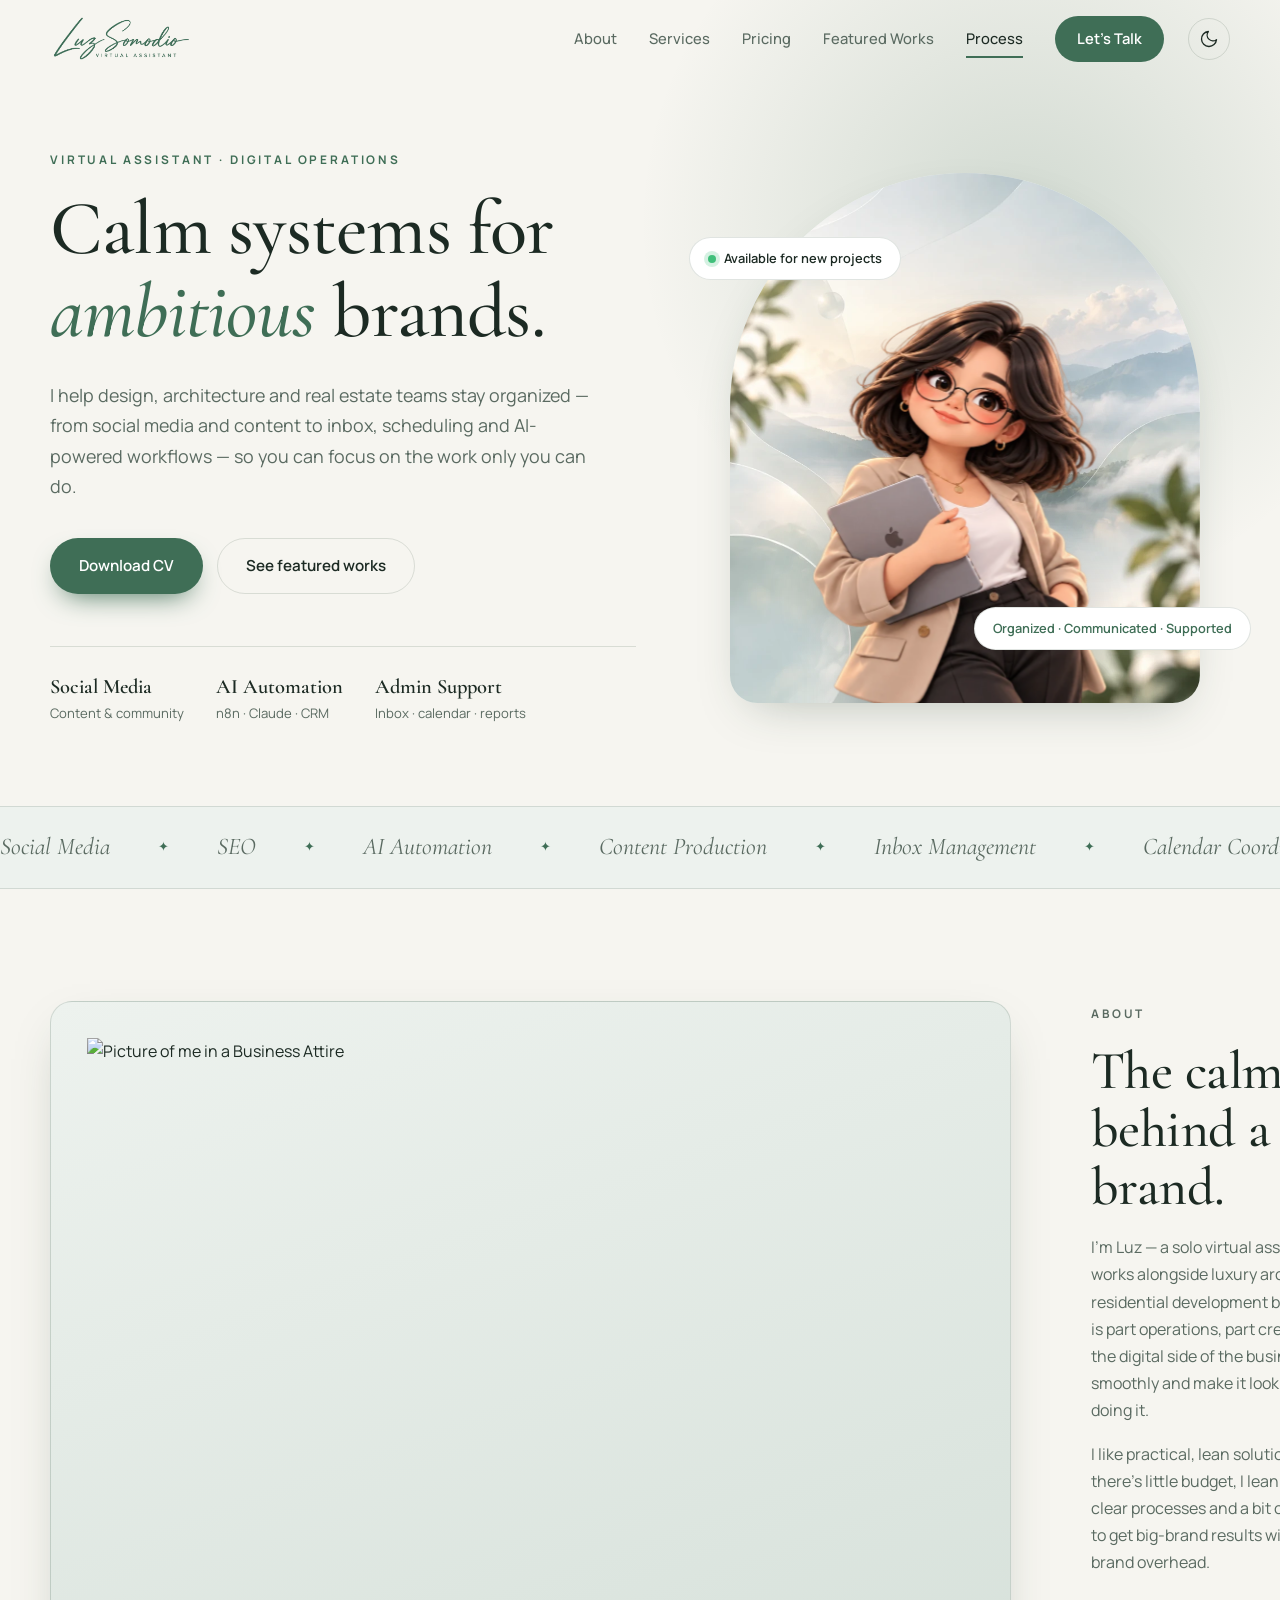
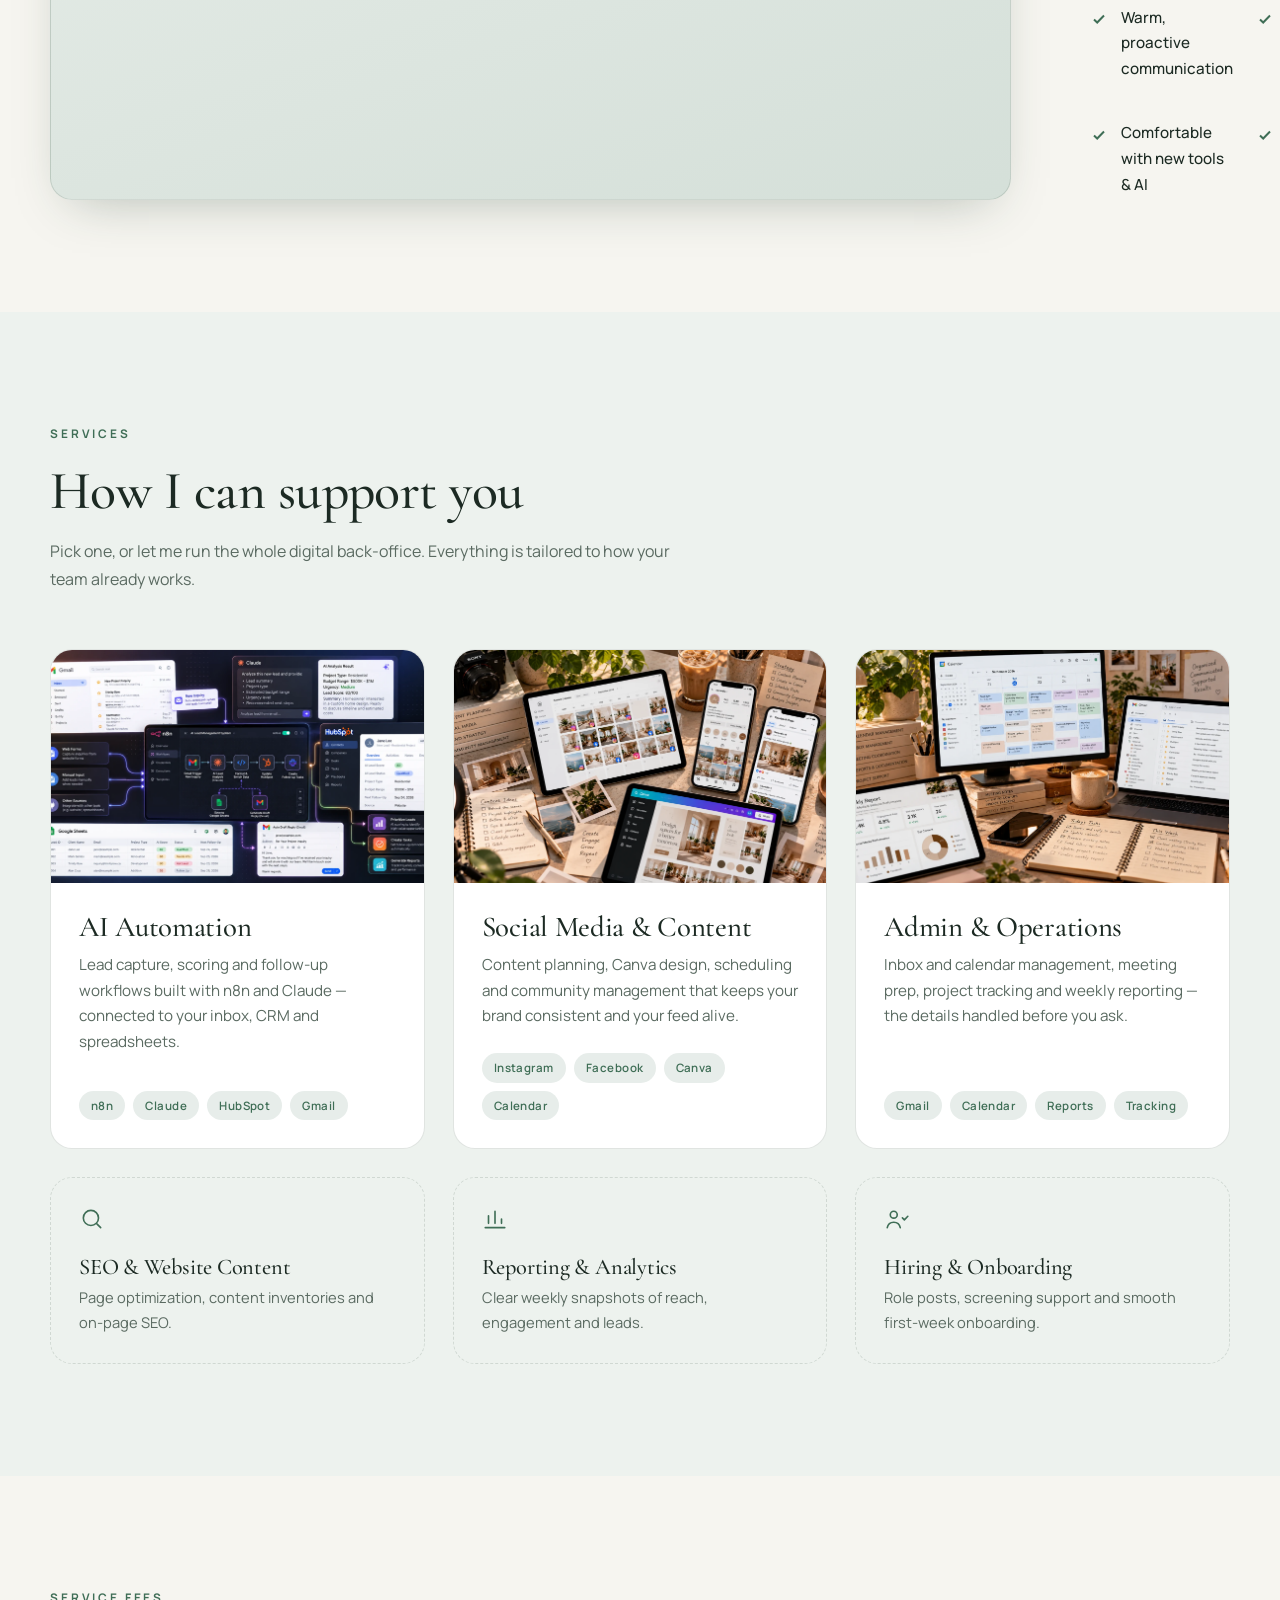
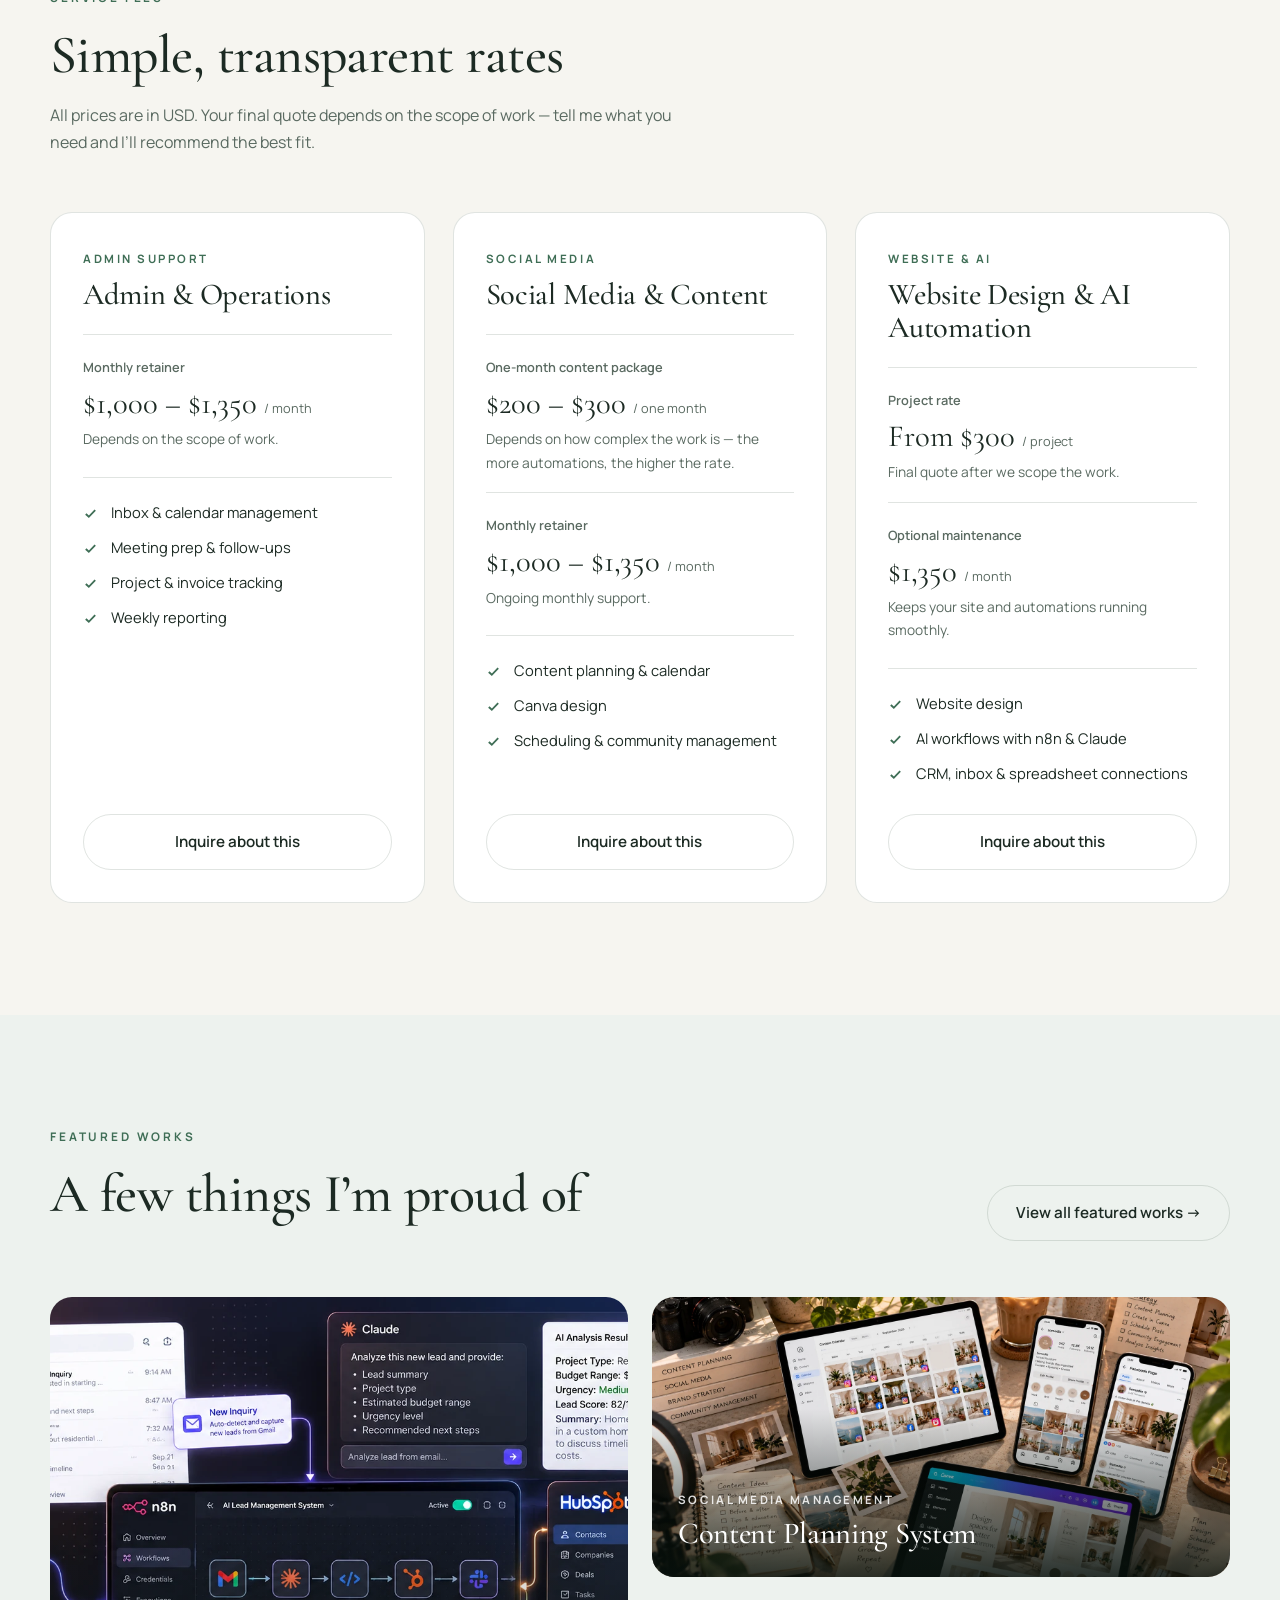
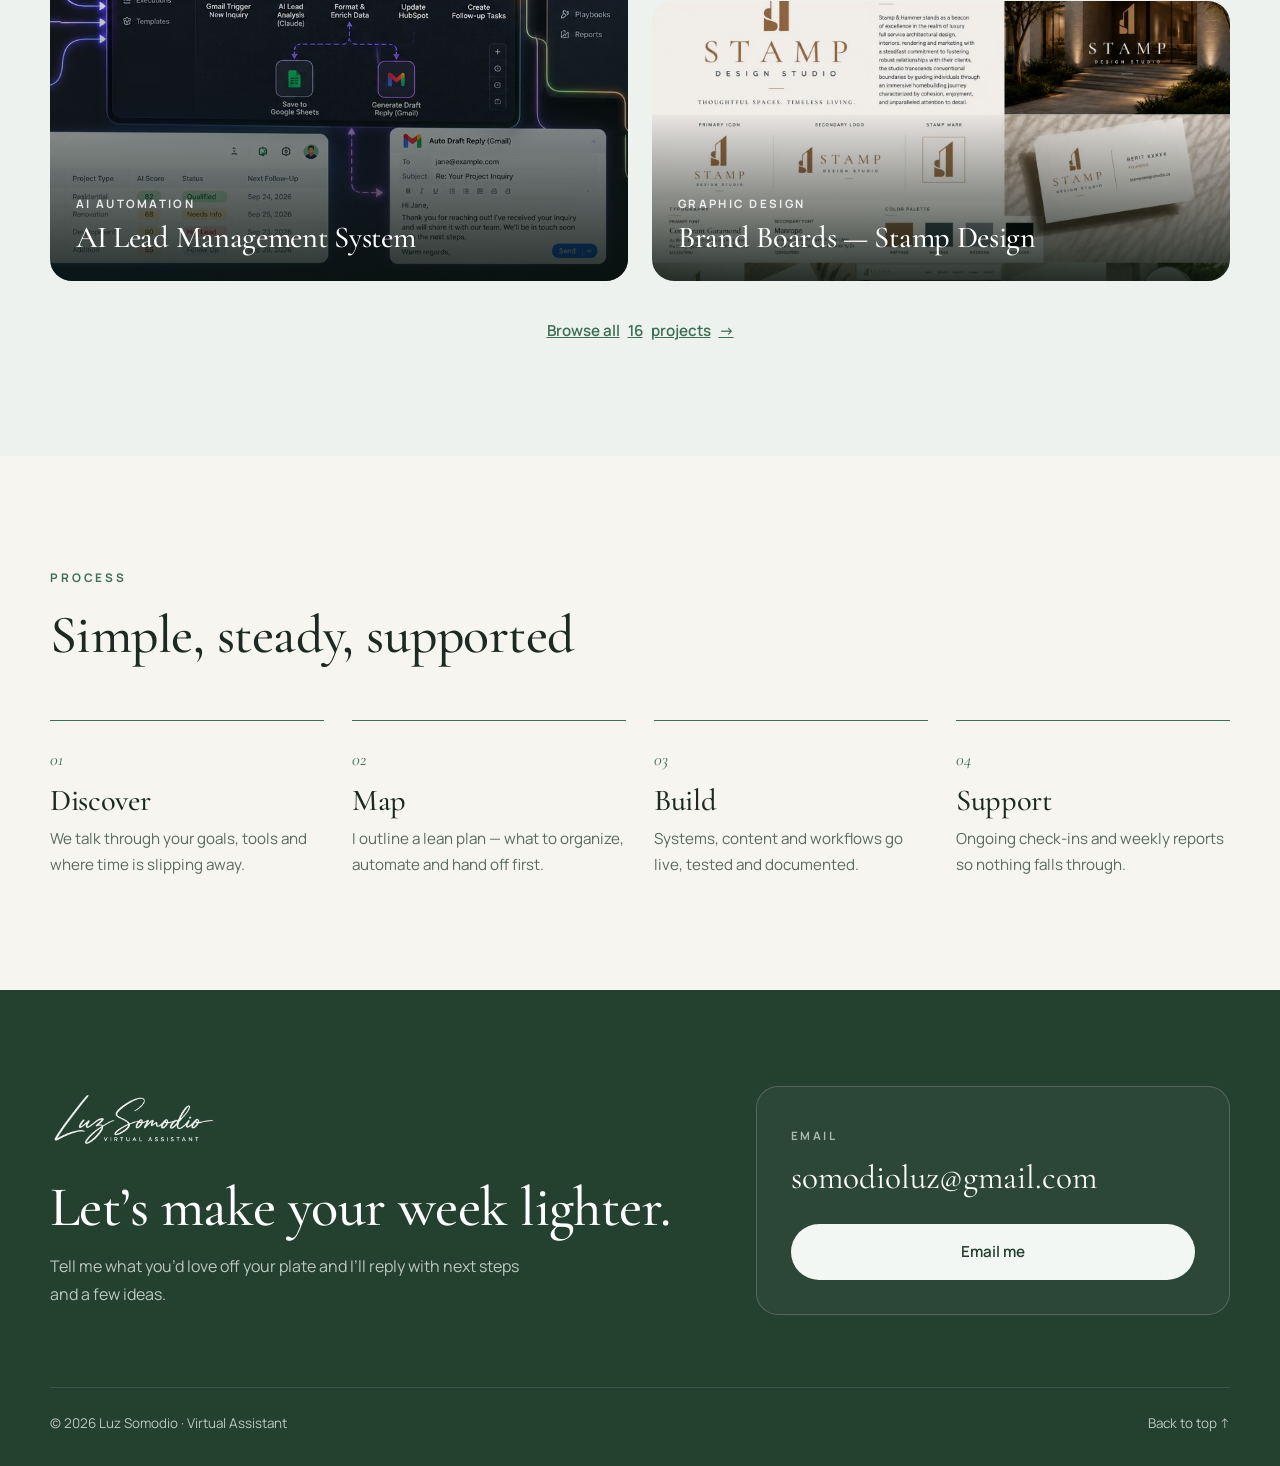
==== commit a45475fc: "Update image source and alt text in about section" ====
--- a/index.html
+++ b/index.html
@@ -94,7 +94,7 @@
       <div class="wrap about">
         <div class="about__media reveal">
           <div class="about__card">
-            <img src="assets/luz-hero-2.webp" alt="Illustration of Luz at her laptop with a coffee" width="887" height="741" loading="lazy">
+            <img src="assets/picture-luz-somodio.jpg" alt="Picture of me in a Business Attire" width="887" height="741" loading="lazy">
           </div>
         </div>
         <div class="about__copy">
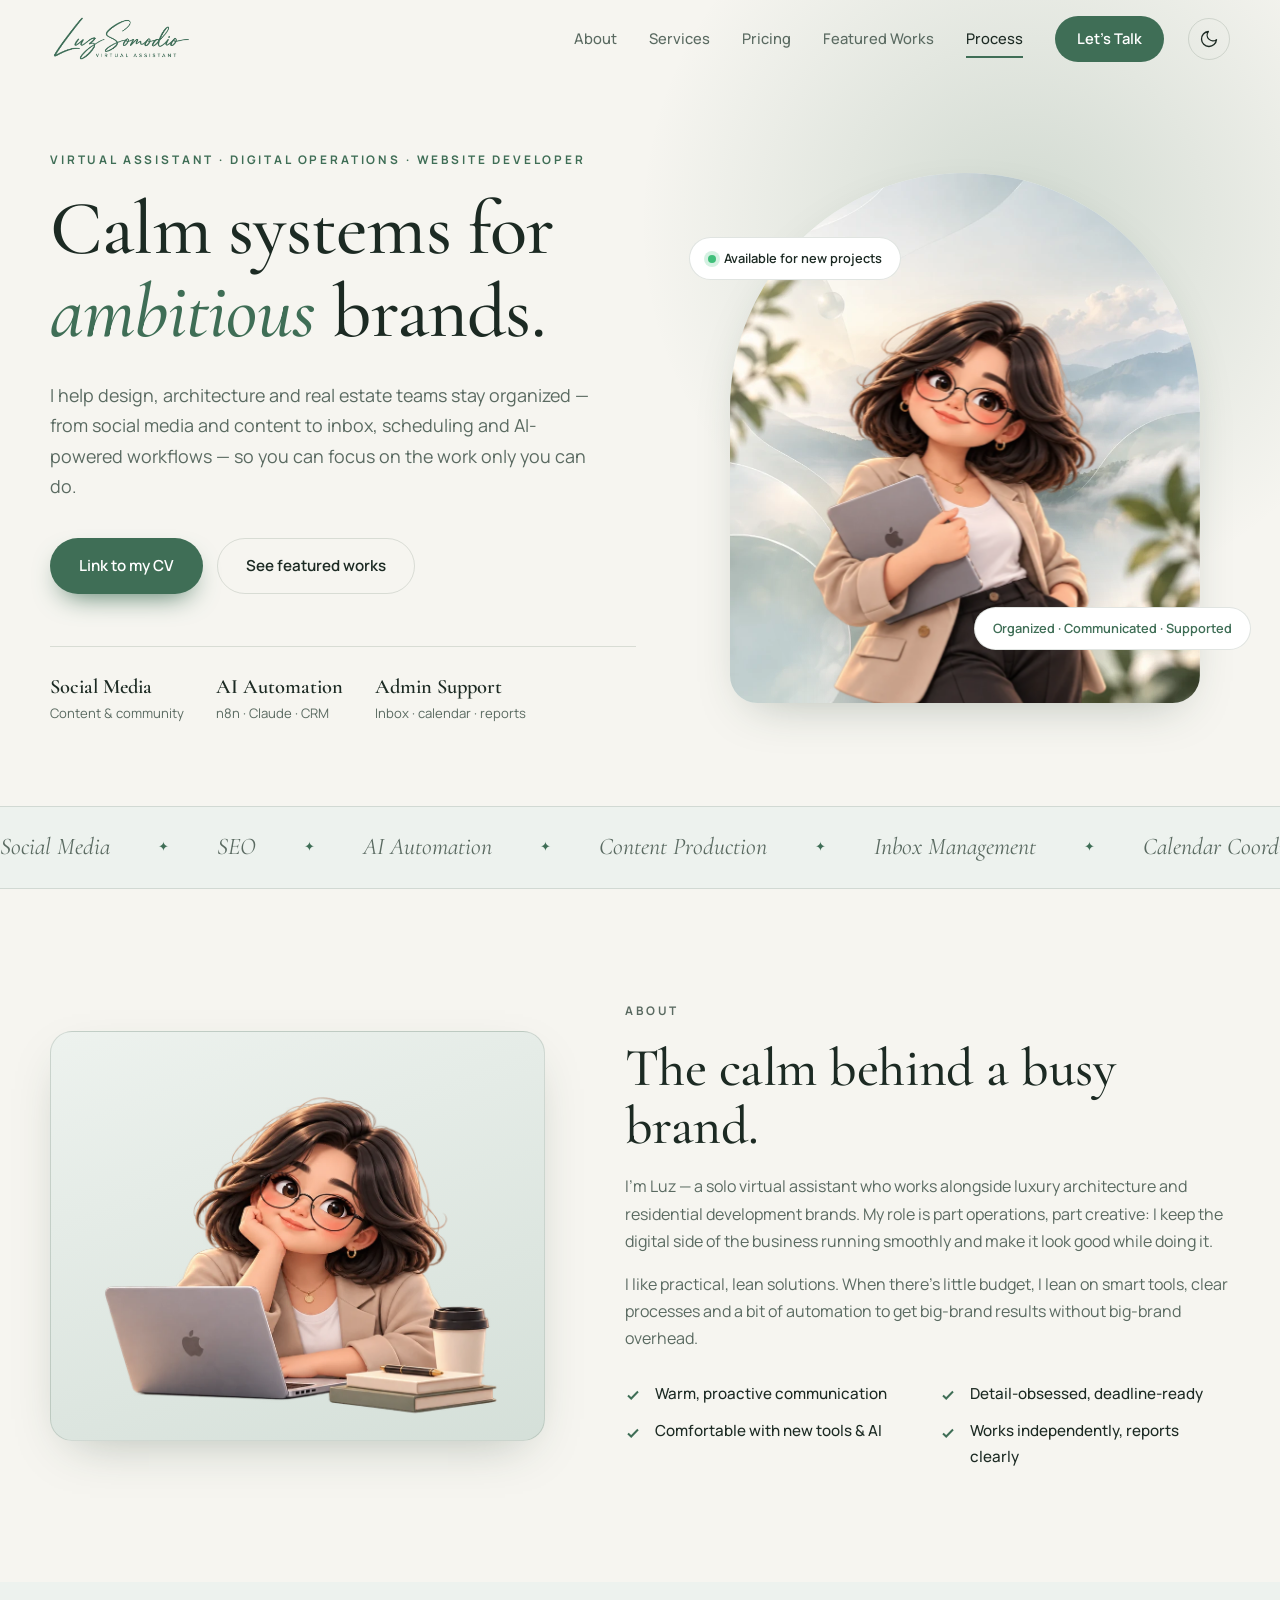
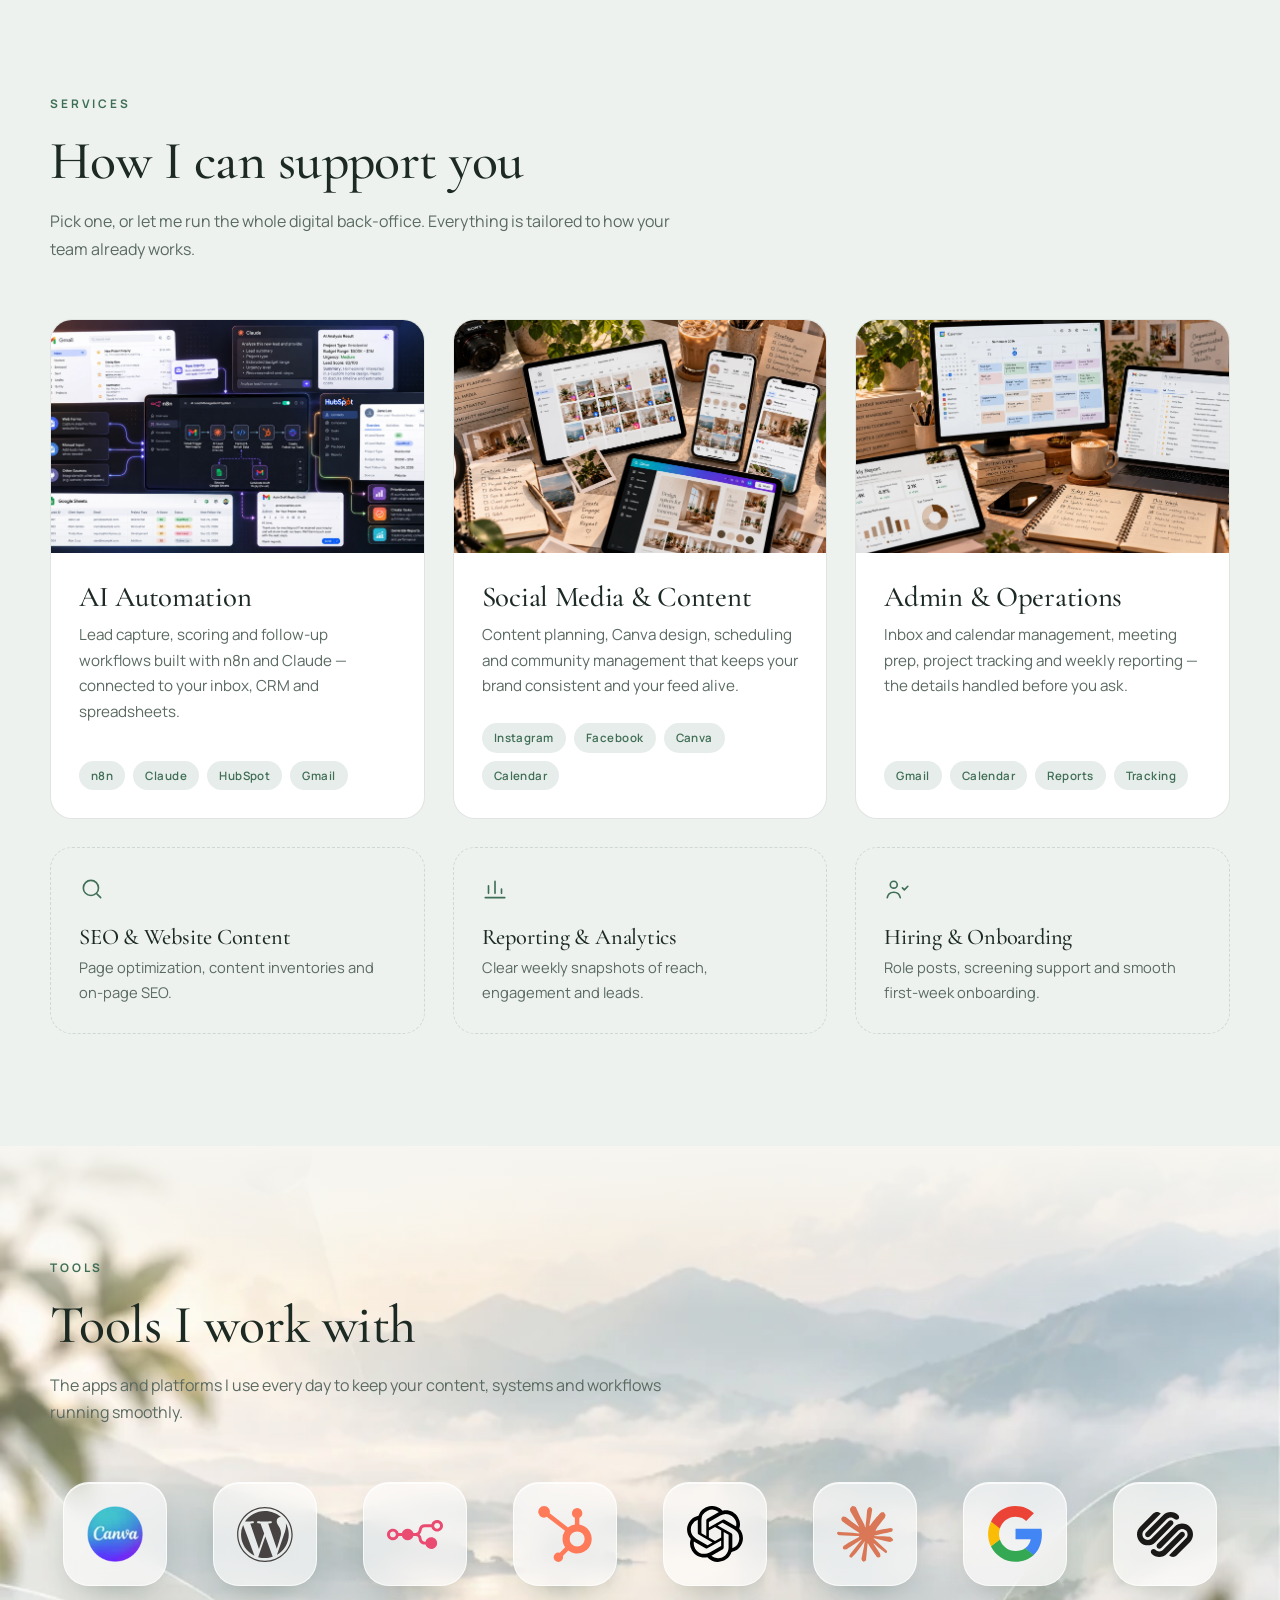
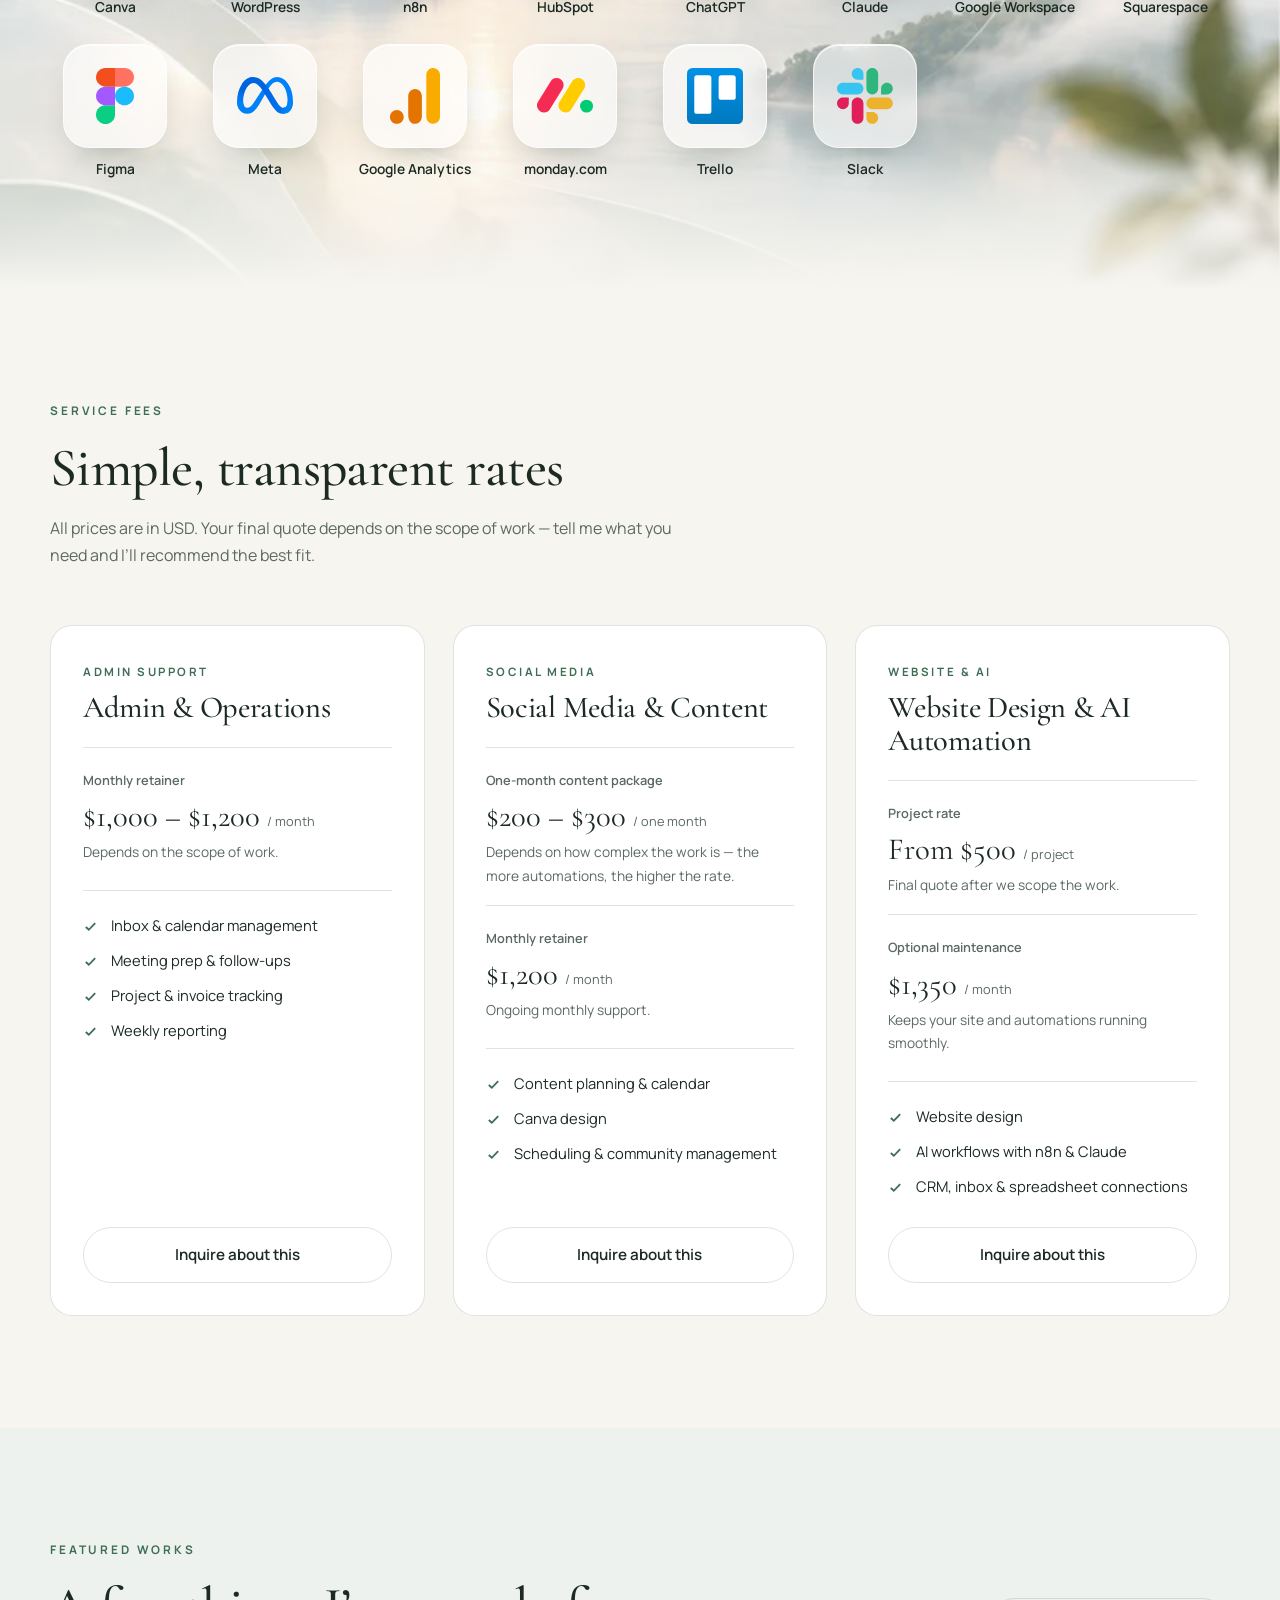
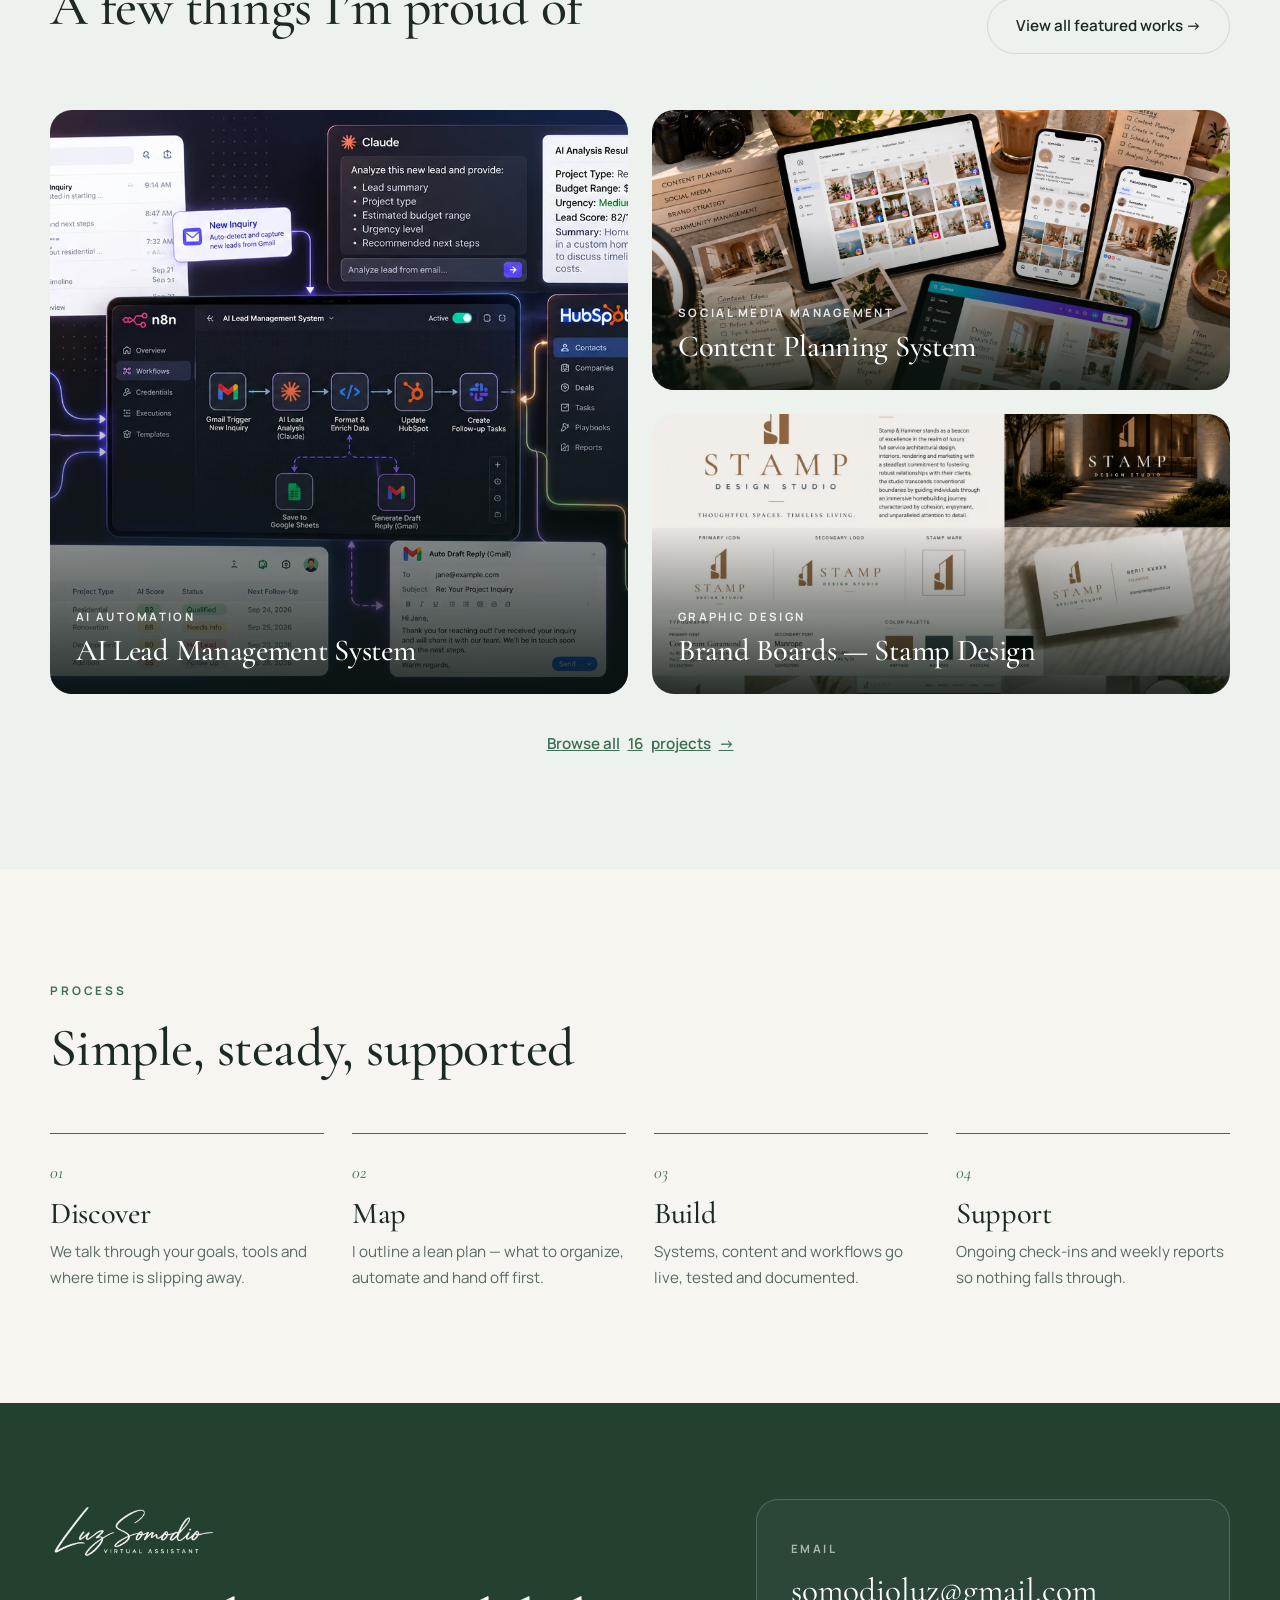
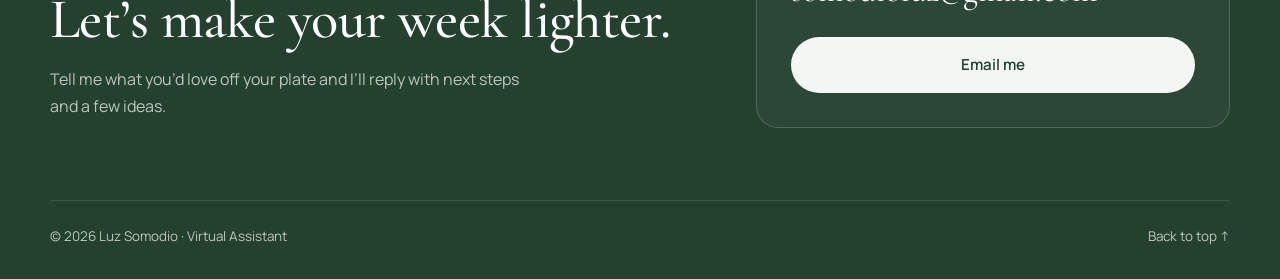
==== commit 1dfcf429: "Uploading update offline changes" ====
--- a/index.html
+++ b/index.html
@@ -55,12 +55,12 @@
     <section class="hero" id="top">
       <div class="wrap hero__grid">
         <div class="hero__copy">
-          <p class="eyebrow reveal">Virtual Assistant · Digital Operations</p>
+          <p class="eyebrow reveal">Virtual Assistant · Digital Operations · Website Developer</p>
           <h1 class="reveal" style="--d:.08s">Calm systems for <em>ambitious</em> brands.</h1>
           <p class="lead reveal" style="--d:.16s">I help design, architecture and real estate teams stay organized — from social media and content to inbox, scheduling and AI-powered workflows — so you can focus on the work only you can do.</p>
           <div class="hero__actions reveal" style="--d:.24s">
-            <a class="btn btn--primary" href="https://drive.google.com/file/d/1ruWTTUkJBujG6SFjzI52uT1W9-6IAuLE/view?usp=sharing">Download CV</a>
-            <a class="btn btn--ghost" href="#works">See featured works</a>
+            <a class="btn btn--primary" href="https://drive.google.com/file/d/1ruWTTUkJBujG6SFjzI52uT1W9-6IAuLE/view?usp=sharing">Link to my CV</a>
+            <a class="btn btn--ghost" href="featured-works.html">See featured works</a>
           </div>
           <ul class="hero__facts reveal" style="--d:.32s">
             <li><strong>Social Media</strong><span>Content &amp; community</span></li>
@@ -94,7 +94,7 @@
       <div class="wrap about">
         <div class="about__media reveal">
           <div class="about__card">
-            <img src="assets/picture-luz-somodio.jpg" alt="Picture of me in a Business Attire" width="887" height="741" loading="lazy">
+            <img src="assets/luz-hero-2.webp" alt="Illustration of Luz at her laptop with a coffee" width="887" height="741" loading="lazy">
           </div>
         </div>
         <div class="about__copy">
@@ -168,6 +168,18 @@
       </div>
     </section>
 
+    <!-- ============ TOOLS ============ -->
+    <section class="section tools" id="tools">
+      <div class="wrap">
+        <header class="section__head">
+          <p class="eyebrow reveal">Tools</p>
+          <h2 class="reveal" style="--d:.06s">Tools I work with</h2>
+          <p class="reveal" style="--d:.12s">The apps and platforms I use every day to keep your content, systems and workflows running smoothly.</p>
+        </header>
+        <ul class="tools__grid" id="toolsGrid"></ul>
+      </div>
+    </section>
+
     <!-- ============ SERVICE FEES ============ -->
     <section class="section" id="pricing">
       <div class="wrap">
@@ -183,7 +195,7 @@
             <h3>Admin &amp; Operations</h3>
             <div class="option">
               <span class="option__label">Monthly retainer</span>
-              <p class="price">$1,000 – $1,350 <small>/ month</small></p>
+              <p class="price">$1,000 – $1,200 <small>/ month</small></p>
               <p class="option__sub">Depends on the scope of work.</p>
             </div>
             <ul class="plan__list">
@@ -205,7 +217,7 @@
             </div>
             <div class="option">
               <span class="option__label">Monthly retainer</span>
-              <p class="price">$1,000 – $1,350 <small>/ month</small></p>
+              <p class="price">$1,200 <small>/ month</small></p>
               <p class="option__sub">Ongoing monthly support.</p>
             </div>
             <ul class="plan__list">
@@ -221,7 +233,7 @@
             <h3>Website Design &amp; AI Automation</h3>
             <div class="option">
               <span class="option__label">Project rate</span>
-              <p class="price">From $300 <small>/ project</small></p>
+              <p class="price">From $500 <small>/ project</small></p>
               <p class="option__sub">Final quote after we scope the work.</p>
             </div>
             <div class="option">
@@ -299,6 +311,7 @@
 
   <script src="js/config.js"></script>
   <script src="js/works-data.js"></script>
+  <script src="js/tools-data.js"></script>
   <script src="js/common.js"></script>
   <script src="js/home.js"></script>
 </body>
--- a/css/home.css
+++ b/css/home.css
@@ -121,3 +121,22 @@
   .marquee__track, .chip { animation: none; }
 }
 .works__more { margin: 36px 0 0; text-align: center; }
+
+/* ---------- Tools ---------- */
+.tools { position: relative; isolation: isolate; overflow: hidden; }
+.tools::before { content: ""; position: absolute; inset: 0; z-index: -2; background: url("../assets/bg-light.webp") center / cover no-repeat; opacity: .9; }
+.tools::after { content: ""; position: absolute; inset: 0; z-index: -1; background: linear-gradient(to bottom, var(--bg), transparent 22%, transparent 78%, var(--bg)); }
+[data-theme="dark"] .tools::before { background-image: url("../assets/bg-dark.webp"); opacity: .8; }
+.tools__grid { display: grid; grid-template-columns: repeat(auto-fill, minmax(124px, 1fr)); gap: 28px 20px; }
+.tool { display: flex; flex-direction: column; align-items: center; gap: 12px; text-align: center; }
+.tool__tile { width: 104px; height: 104px; border-radius: 26px; display: grid; place-items: center; background: rgba(255, 255, 255, .62); border: 1px solid rgba(255, 255, 255, .7); box-shadow: 0 14px 34px -18px rgba(36, 64, 47, .45), inset 0 1px 0 rgba(255, 255, 255, .8); backdrop-filter: blur(10px); -webkit-backdrop-filter: blur(10px); transition: transform .35s cubic-bezier(.2, .7, .2, 1), box-shadow .35s; }
+.tool:hover .tool__tile { transform: translateY(-5px); box-shadow: 0 22px 40px -18px rgba(36, 64, 47, .55), inset 0 1px 0 rgba(255, 255, 255, .8); }
+.tool__tile img { width: 56px; height: 56px; object-fit: contain; }
+.tool__name { font-size: .86rem; font-weight: 600; color: var(--ink); line-height: 1.25; }
+[data-theme="dark"] .tool__tile { background: rgba(244, 247, 244, .9); border-color: rgba(255, 255, 255, .25); }
+[data-theme="dark"] .tool__name { color: var(--ink); text-shadow: 0 1px 8px rgba(0, 0, 0, .5); }
+@media (max-width: 560px) {
+  .tools__grid { grid-template-columns: repeat(3, 1fr); gap: 24px 12px; }
+  .tool__tile { width: 88px; height: 88px; border-radius: 22px; }
+  .tool__tile img { width: 46px; height: 46px; }
+}
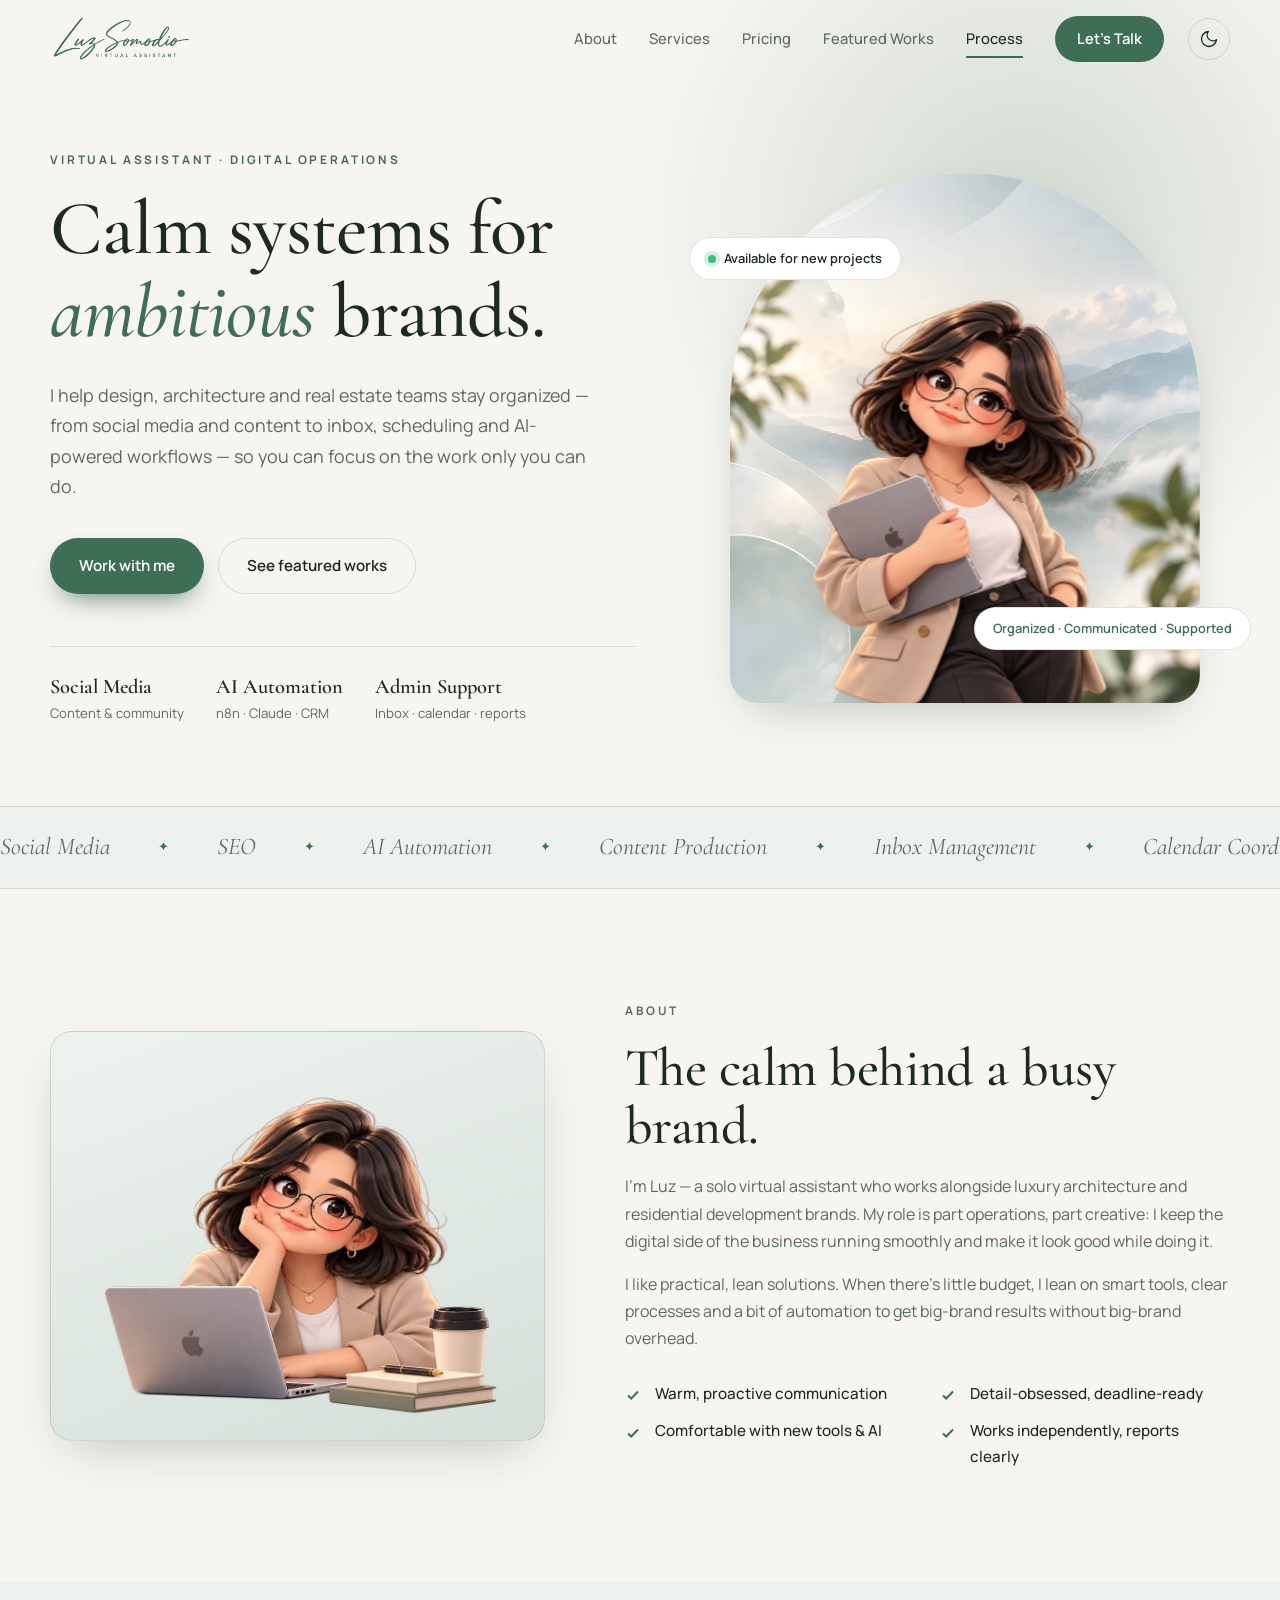
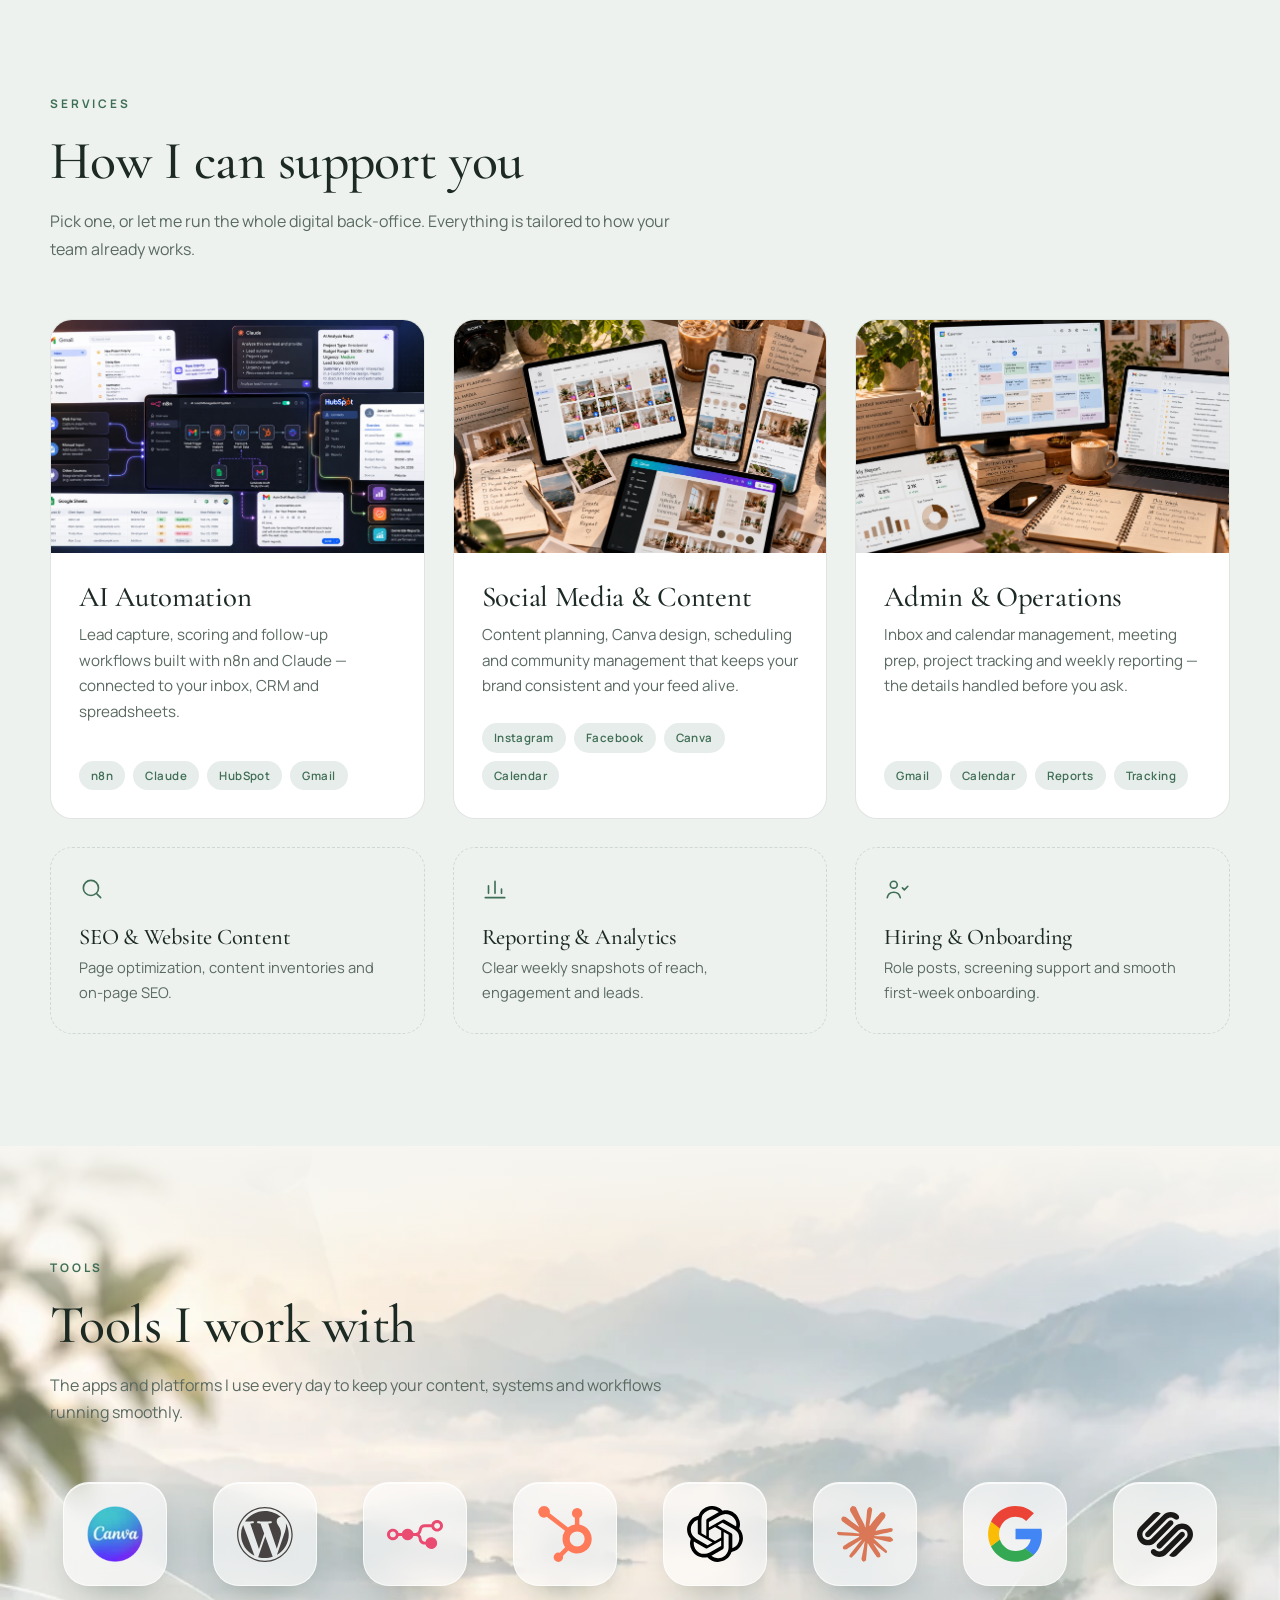
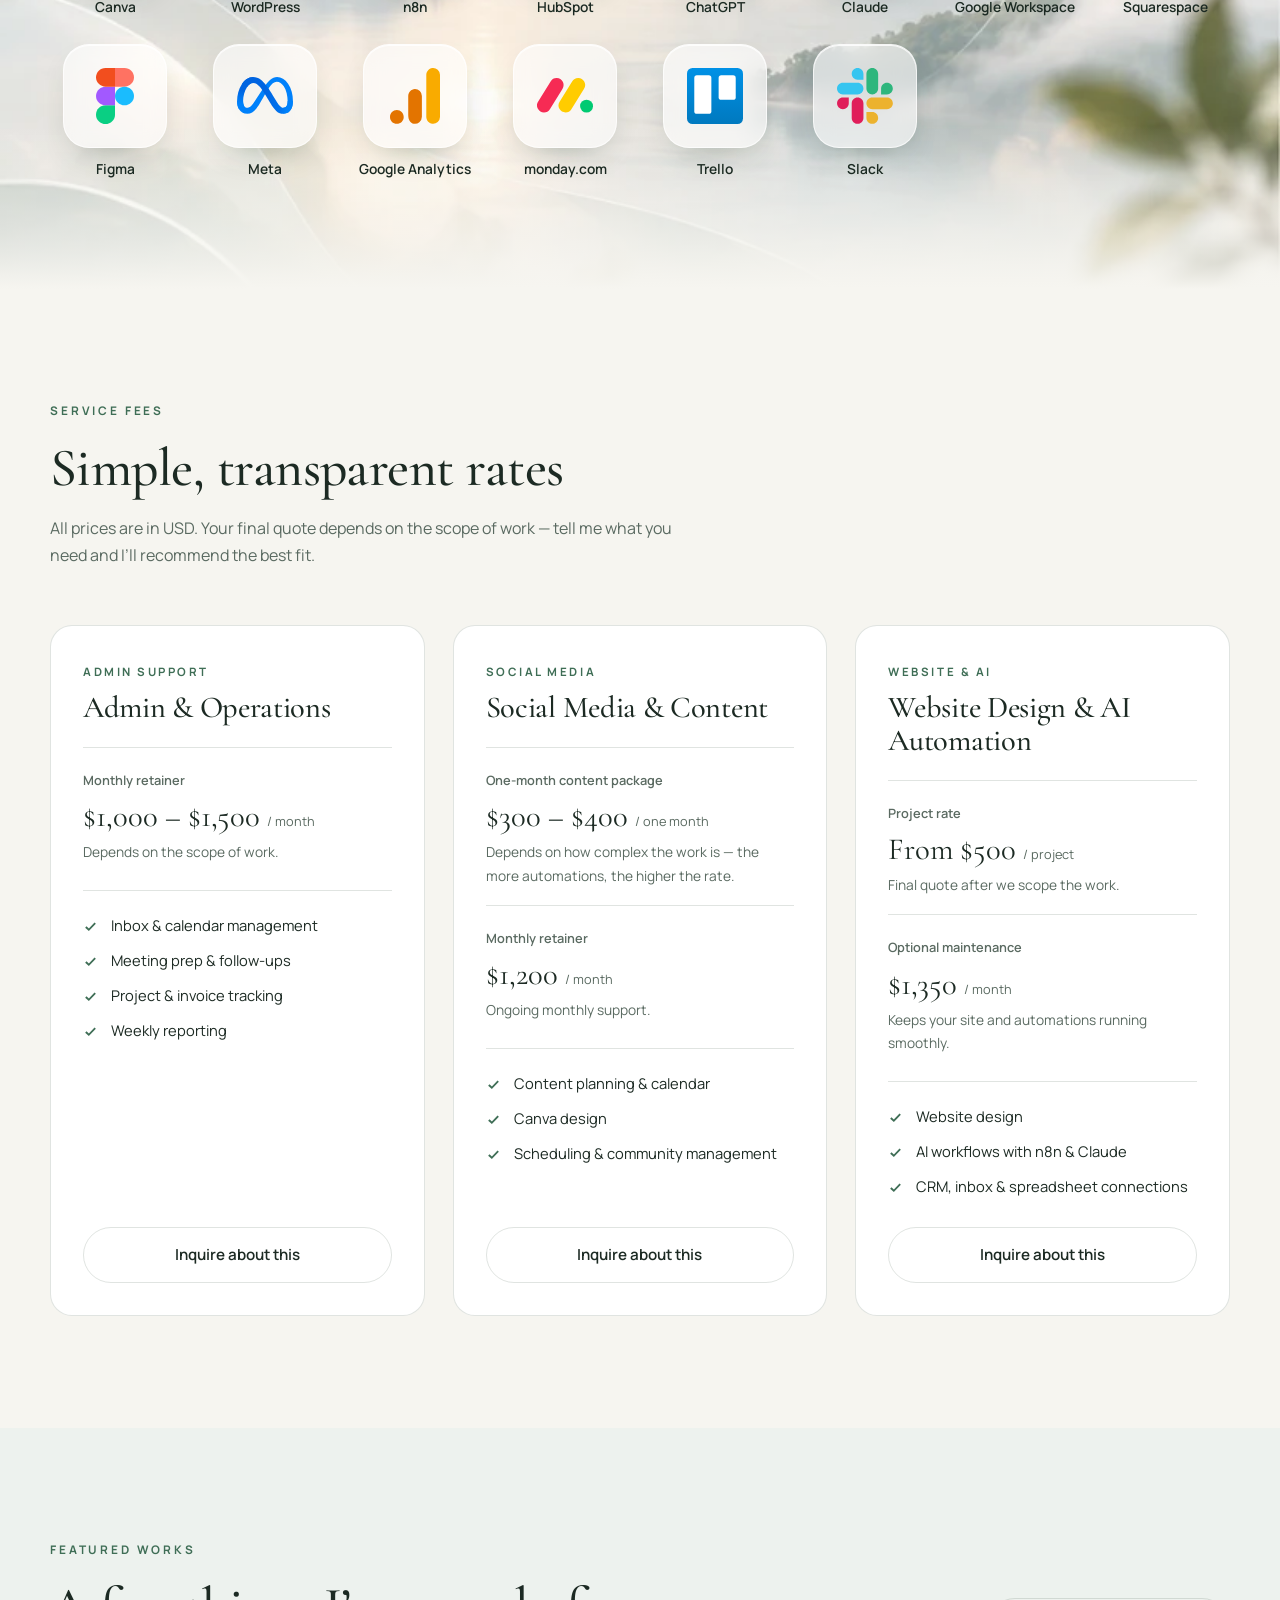
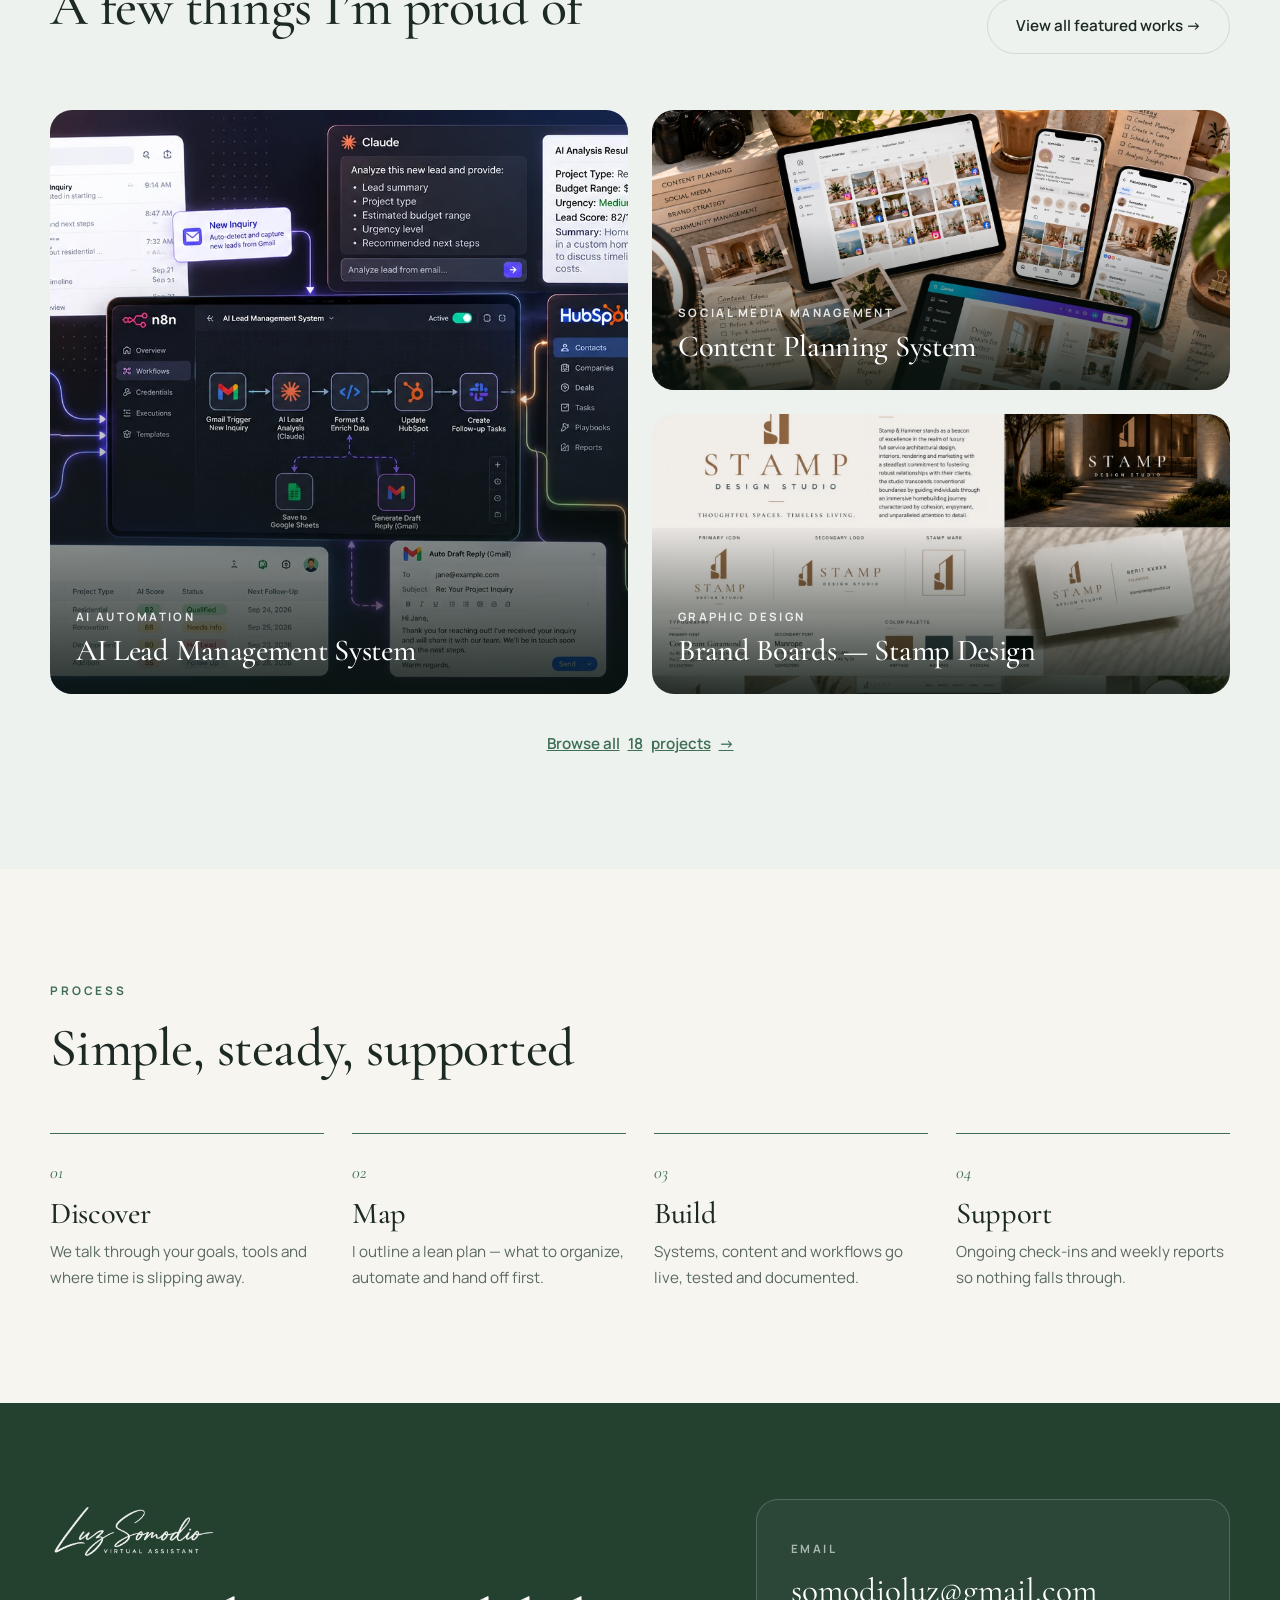
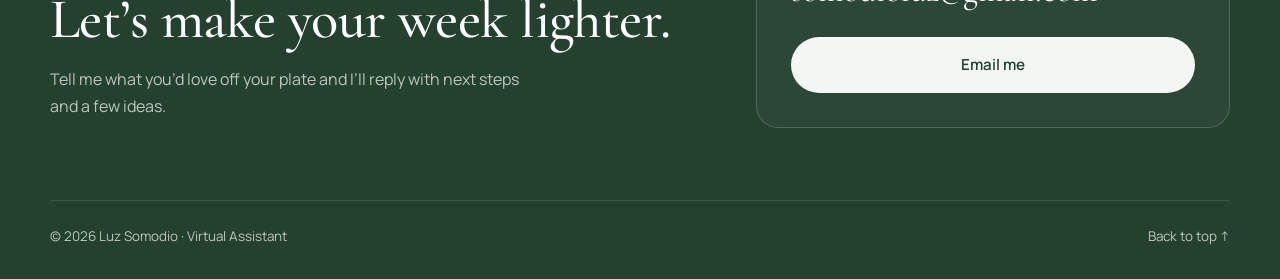
==== commit d26e8b24: "Upload new featured works: Reels" ====
--- a/index.html
+++ b/index.html
@@ -55,12 +55,12 @@
     <section class="hero" id="top">
       <div class="wrap hero__grid">
         <div class="hero__copy">
-          <p class="eyebrow reveal">Virtual Assistant · Digital Operations · Website Developer</p>
+          <p class="eyebrow reveal">Virtual Assistant · Digital Operations</p>
           <h1 class="reveal" style="--d:.08s">Calm systems for <em>ambitious</em> brands.</h1>
           <p class="lead reveal" style="--d:.16s">I help design, architecture and real estate teams stay organized — from social media and content to inbox, scheduling and AI-powered workflows — so you can focus on the work only you can do.</p>
           <div class="hero__actions reveal" style="--d:.24s">
-            <a class="btn btn--primary" href="https://drive.google.com/file/d/1ruWTTUkJBujG6SFjzI52uT1W9-6IAuLE/view?usp=sharing">Link to my CV</a>
-            <a class="btn btn--ghost" href="featured-works.html">See featured works</a>
+            <a class="btn btn--primary" href="#contact">Work with me</a>
+            <a class="btn btn--ghost" href="#works">See featured works</a>
           </div>
           <ul class="hero__facts reveal" style="--d:.32s">
             <li><strong>Social Media</strong><span>Content &amp; community</span></li>
@@ -195,7 +195,7 @@
             <h3>Admin &amp; Operations</h3>
             <div class="option">
               <span class="option__label">Monthly retainer</span>
-              <p class="price">$1,000 – $1,200 <small>/ month</small></p>
+              <p class="price">$1,000 – $1,500 <small>/ month</small></p>
               <p class="option__sub">Depends on the scope of work.</p>
             </div>
             <ul class="plan__list">
@@ -212,7 +212,7 @@
             <h3>Social Media &amp; Content</h3>
             <div class="option">
               <span class="option__label">One-month content package</span>
-              <p class="price">$200 – $300 <small>/ one month</small></p>
+              <p class="price">$300 – $400 <small>/ one month</small></p>
               <p class="option__sub">Depends on how complex the work is — the more automations, the higher the rate.</p>
             </div>
             <div class="option">
--- a/css/base.css
+++ b/css/base.css
@@ -63,7 +63,7 @@
 .protected img { pointer-events: none; -webkit-user-drag: none; }
 
 /* ---------- Reveal ---------- */
-.reveal { opacity: 0; transform: translateY(22px); transition: opacity .8s ease var(--d, 0s), transform .8s cubic-bezier(.2, .7, .2, 1) var(--d, 0s); }
+.reveal { opacity: 0; transform: translateY(10px); transition: opacity .9s ease var(--d, 0s), transform .8s cubic-bezier(.2, .7, .2, 1) var(--d, 0s); }
 .reveal.is-in { opacity: 1; transform: none; }
 .no-js .reveal { opacity: 1; transform: none; }
 
--- a/css/home.css
+++ b/css/home.css
@@ -18,15 +18,15 @@
 [data-theme="dark"] .frame__bg--dark { opacity: 1; }
 [data-theme="dark"] .frame__bg--light { opacity: 0; }
 .frame__luz { position: absolute; left: 50%; bottom: -2%; width: 84%; transform: translateX(-50%) translate3d(var(--px, 0), var(--py, 0), 0); transition: transform .25s ease-out; filter: drop-shadow(0 24px 24px rgba(0, 0, 0, .18)); }
-.chip { position: absolute; background: var(--surface); border: 1px solid var(--line); border-radius: 999px; padding: 10px 18px; font-size: .8rem; font-weight: 600; box-shadow: var(--shadow); display: flex; align-items: center; gap: 8px; animation: float 6s ease-in-out infinite; }
+.chip { position: absolute; background: var(--surface); border: 1px solid var(--line); border-radius: 999px; padding: 10px 18px; font-size: .8rem; font-weight: 600; box-shadow: var(--shadow); display: flex; align-items: center; gap: 8px; }
 .chip--a { top: 12%; left: -2%; }
-.chip--b { bottom: 10%; right: -4%; animation-delay: -3s; color: var(--green); }
+.chip--b { bottom: 10%; right: -4%; color: var(--green); }
 .dot { width: 8px; height: 8px; border-radius: 50%; background: #3fbf7a; box-shadow: 0 0 0 4px rgba(63, 191, 122, .22); }
 @keyframes float { 50% { transform: translateY(-8px); } }
 
 /* ---------- Marquee ---------- */
 .marquee { overflow: hidden; border-block: 1px solid var(--line); padding: 20px 0; background: var(--bg-alt); }
-.marquee__track { display: flex; gap: 48px; width: max-content; animation: scroll 38s linear infinite; }
+.marquee__track { display: flex; gap: 48px; width: max-content; animation: scroll 90s linear infinite; }
 .marquee__track span { font-family: var(--serif); font-style: italic; font-size: 1.5rem; color: var(--muted); white-space: nowrap; display: flex; align-items: center; gap: 48px; }
 .marquee__track span::after { content: "✦"; font-style: normal; font-size: .8rem; color: var(--green); }
 @keyframes scroll { to { transform: translateX(-50%); } }
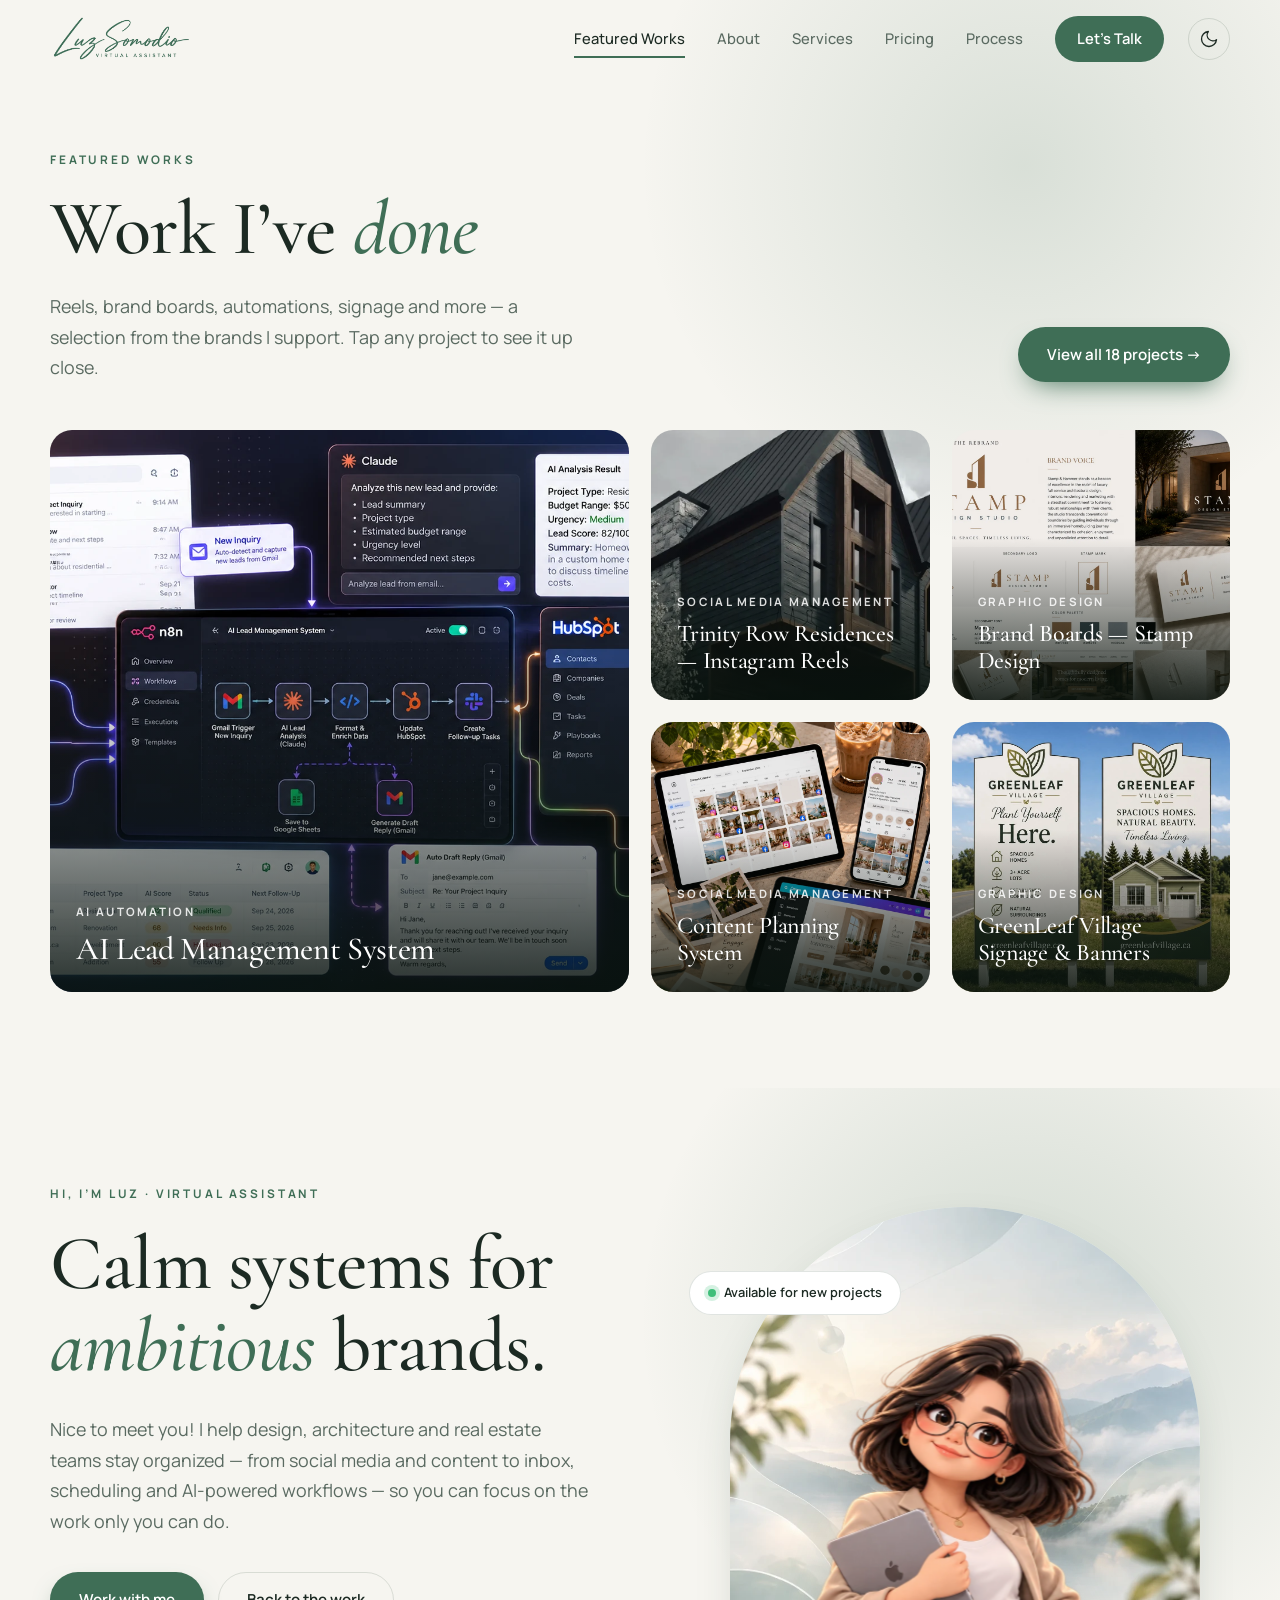
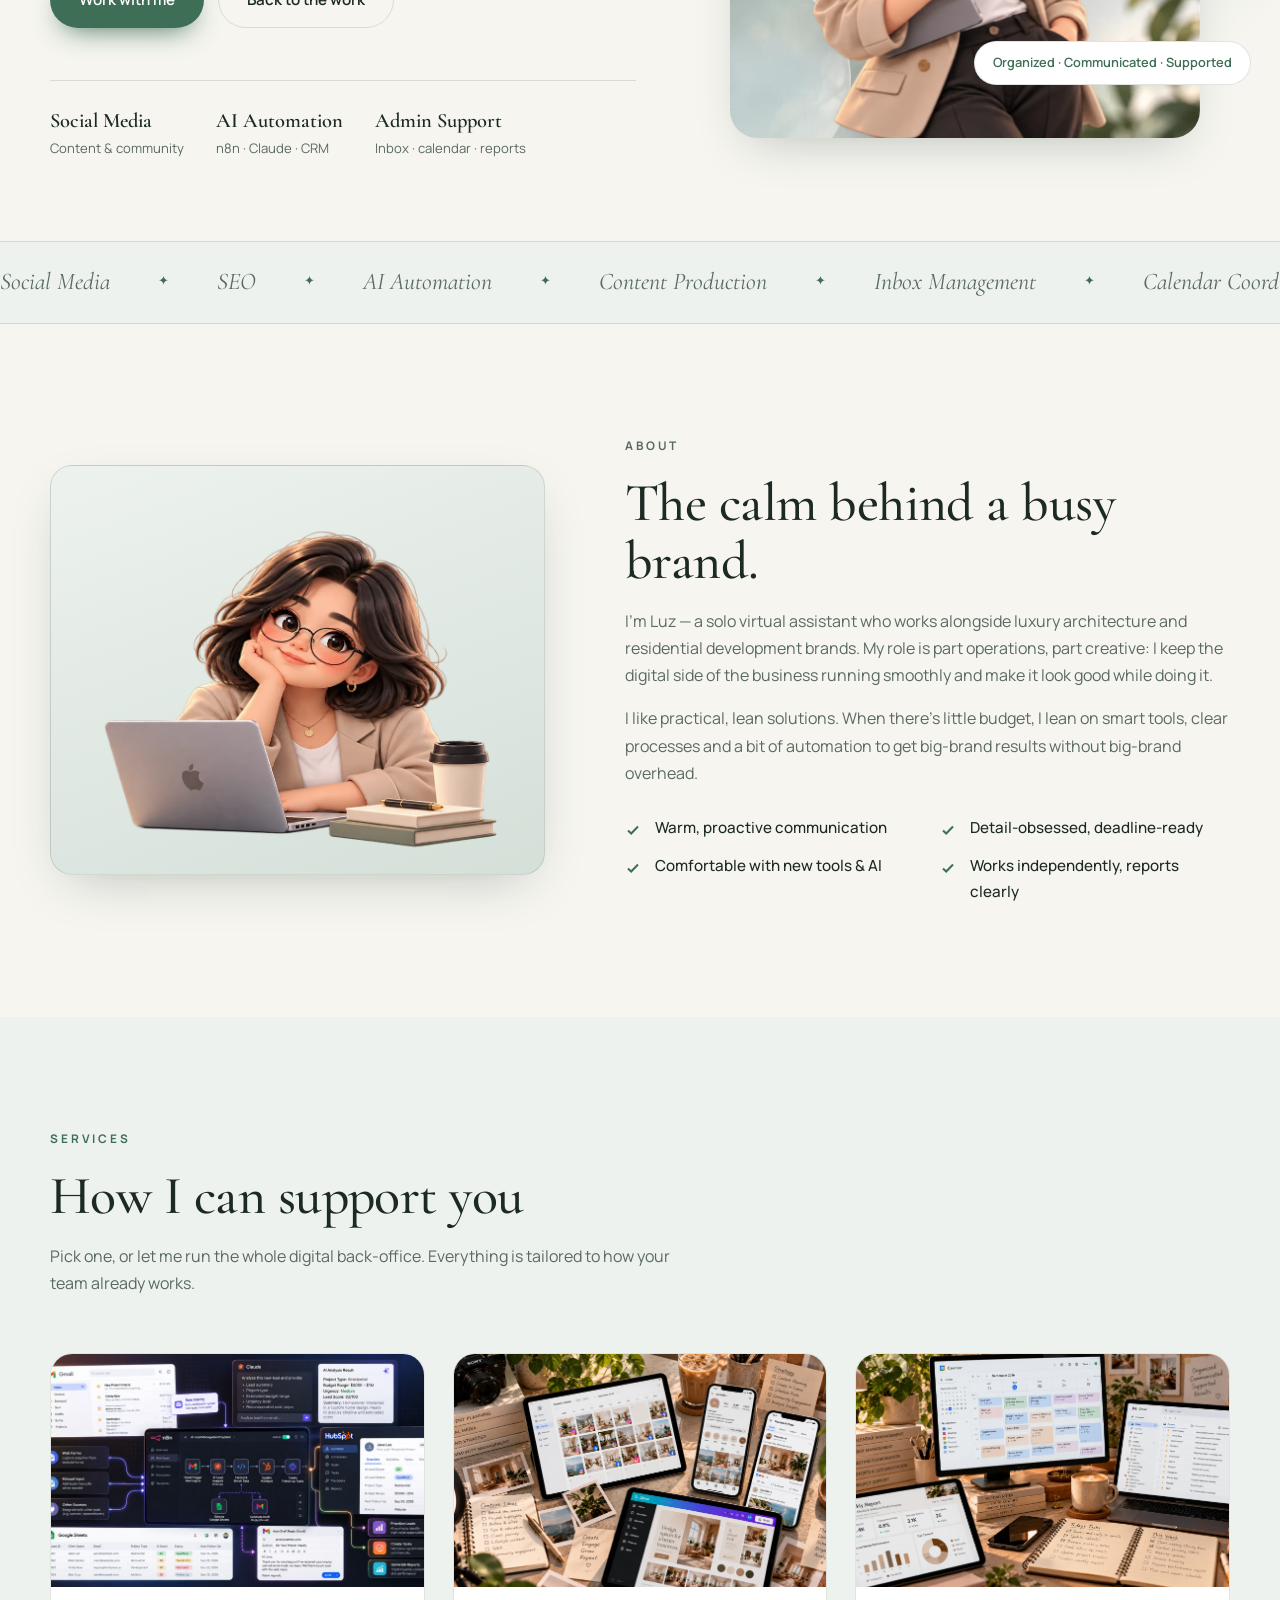
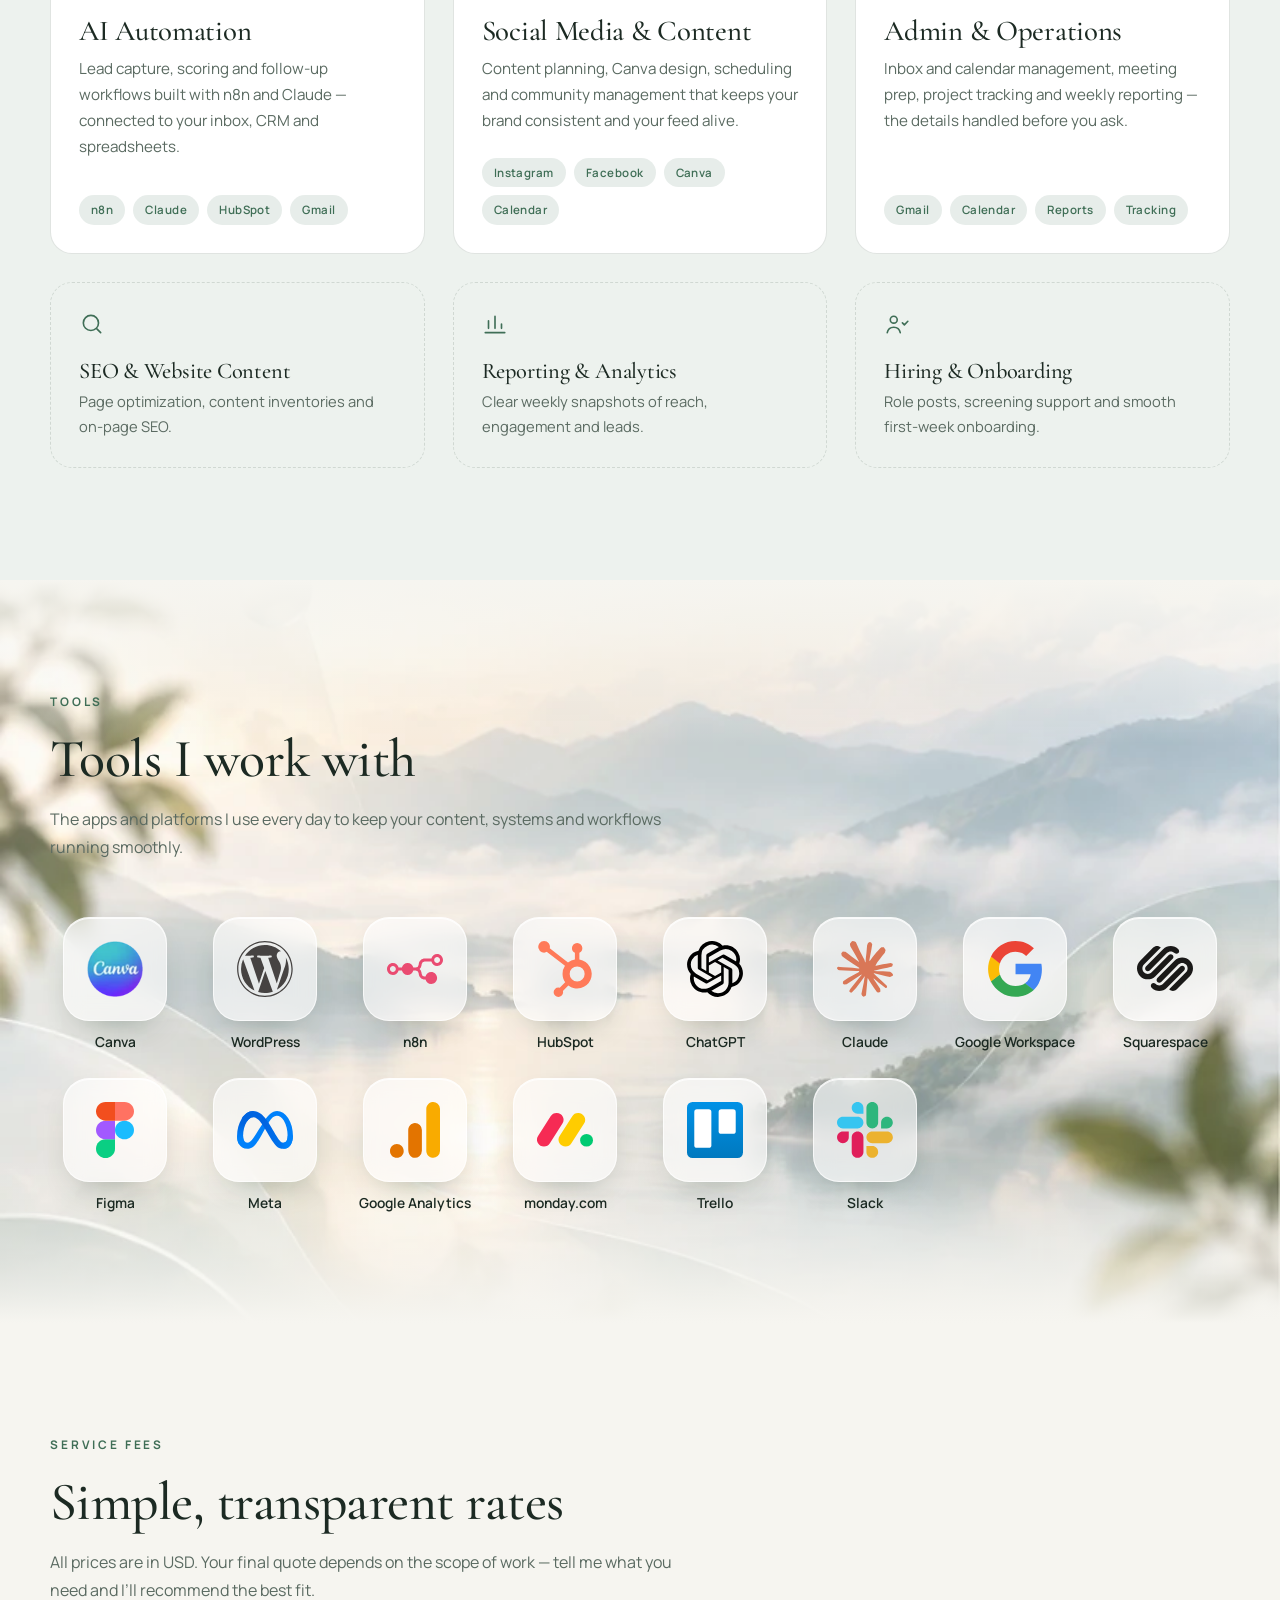
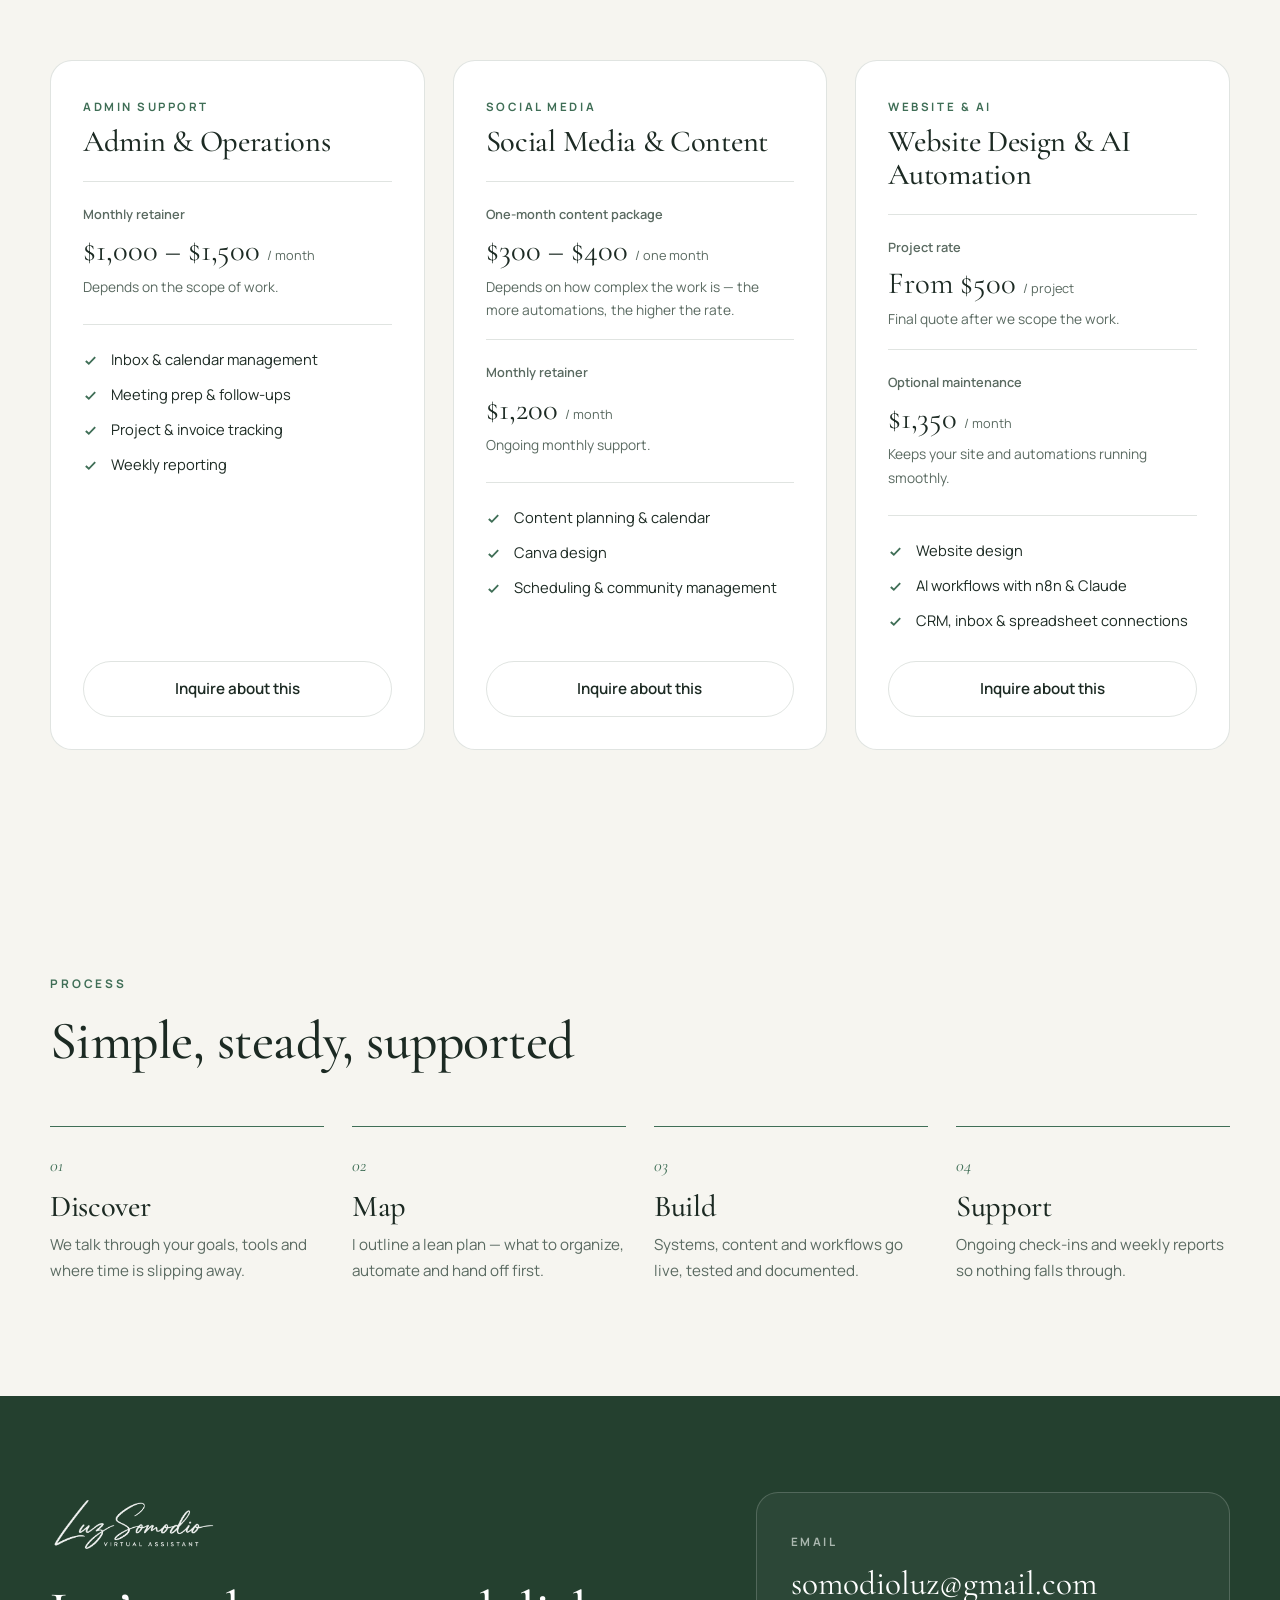
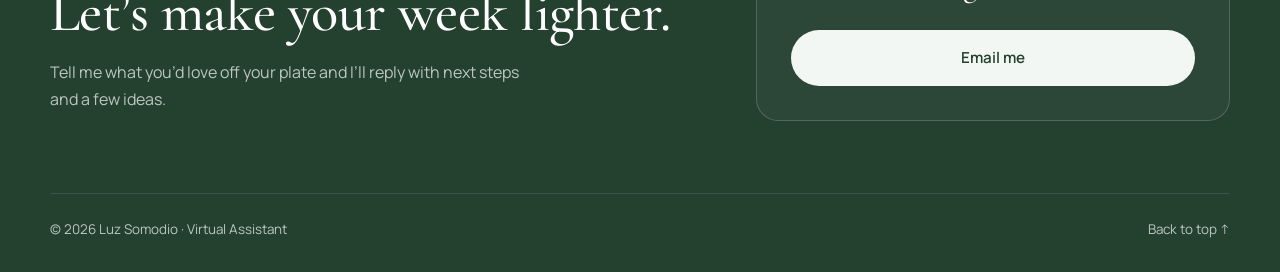
==== commit d464f996: "Update on the Hero page" ====
--- a/index.html
+++ b/index.html
@@ -31,10 +31,10 @@
         <img src="assets/logo-green.png" alt="Luz Somodio, Virtual Assistant" width="533" height="172">
       </a>
       <nav class="nav__links" id="navLinks" aria-label="Primary">
-        <a href="#about">About</a>
+        <a href="#top">Featured Works</a>
+        <a href="#intro">About</a>
         <a href="#services">Services</a>
         <a href="#pricing">Pricing</a>
-        <a href="featured-works.html">Featured Works</a>
         <a href="#process">Process</a>
         <a href="#contact" class="nav__cta">Let’s Talk</a>
       </nav>
@@ -51,16 +51,32 @@
   </header>
 
   <main id="main">
+    <!-- ============ FEATURED WORKS (first thing visitors see) ============ -->
+    <section class="showcase" id="top">
+      <div class="wrap">
+        <header class="section__head section__head--row">
+          <div>
+            <p class="eyebrow reveal">Featured Works</p>
+            <h1 class="showcase__title reveal" style="--d:.06s">Work I’ve <em>done</em></h1>
+            <p class="lead reveal" style="--d:.12s">Reels, brand boards, automations, signage and more — a selection from the brands I support. Tap any project to see it up close.</p>
+          </div>
+          <a class="btn btn--primary reveal" style="--d:.16s" href="featured-works.html"><span>View all <span id="worksCount">18</span> projects →</span></a>
+        </header>
+
+        <div class="works" id="teaser"></div>
+      </div>
+    </section>
+
     <!-- ============ HERO ============ -->
-    <section class="hero" id="top">
+    <section class="hero hero--intro" id="intro">
       <div class="wrap hero__grid">
         <div class="hero__copy">
-          <p class="eyebrow reveal">Virtual Assistant · Digital Operations</p>
+          <p class="eyebrow reveal">Hi, I’m Luz · Virtual Assistant</p>
           <h1 class="reveal" style="--d:.08s">Calm systems for <em>ambitious</em> brands.</h1>
-          <p class="lead reveal" style="--d:.16s">I help design, architecture and real estate teams stay organized — from social media and content to inbox, scheduling and AI-powered workflows — so you can focus on the work only you can do.</p>
+          <p class="lead reveal" style="--d:.16s">Nice to meet you! I help design, architecture and real estate teams stay organized — from social media and content to inbox, scheduling and AI-powered workflows — so you can focus on the work only you can do.</p>
           <div class="hero__actions reveal" style="--d:.24s">
             <a class="btn btn--primary" href="#contact">Work with me</a>
-            <a class="btn btn--ghost" href="#works">See featured works</a>
+            <a class="btn btn--ghost" href="#top">Back to the work</a>
           </div>
           <ul class="hero__facts reveal" style="--d:.32s">
             <li><strong>Social Media</strong><span>Content &amp; community</span></li>
@@ -252,23 +268,6 @@
       </div>
     </section>
 
-    <!-- ============ FEATURED WORKS TEASER ============ -->
-    <section class="section section--alt" id="works">
-      <div class="wrap">
-        <header class="section__head section__head--row">
-          <div>
-            <p class="eyebrow reveal">Featured Works</p>
-            <h2 class="reveal" style="--d:.06s">A few things I’m proud of</h2>
-          </div>
-          <a class="btn btn--ghost reveal" href="featured-works.html">View all featured works →</a>
-        </header>
-
-        <div class="works" id="teaser"></div>
-
-        <p class="works__more reveal"><a class="link" href="featured-works.html">Browse all <span id="worksCount">16</span> projects <span aria-hidden="true">→</span></a></p>
-      </div>
-    </section>
-
     <!-- ============ PROCESS ============ -->
     <section class="section" id="process">
       <div class="wrap">
--- a/css/home.css
+++ b/css/home.css
@@ -66,15 +66,16 @@
 .mini__item p { color: var(--muted); font-size: .92rem; margin: 0; }
 
 /* ---------- Works teaser ---------- */
-.works { display: grid; grid-template-columns: repeat(2, 1fr); grid-template-rows: repeat(2, 280px); gap: 24px; }
+.works { display: grid; grid-template-columns: repeat(4, 1fr); grid-template-rows: repeat(2, 270px); gap: 22px; }
 .work { position: relative; border-radius: var(--radius); overflow: hidden; display: block; isolation: isolate; text-decoration: none; color: #fff; }
-.work--lg { grid-row: span 2; }
+.work--lg { grid-column: span 2; grid-row: span 2; }
 .work img { position: absolute; inset: 0; width: 100%; height: 100%; object-fit: cover; transition: transform .9s ease; z-index: -2; }
 .work::after { content: ""; position: absolute; inset: 0; background: linear-gradient(to top, rgba(8, 18, 13, .85), rgba(8, 18, 13, 0) 60%); z-index: -1; }
 .work:hover img { transform: scale(1.06); }
 .work__meta { position: absolute; left: 0; right: 0; bottom: 0; padding: 26px; }
 .work__meta span { font-size: .72rem; font-weight: 700; letter-spacing: .2em; text-transform: uppercase; opacity: .85; }
-.work__meta h3 { font-size: 1.9rem; margin-top: 6px; }
+.work__meta h3 { font-size: 1.5rem; margin-top: 6px; line-height: 1.12; }
+.work--lg .work__meta h3 { font-size: 2rem; }
 
 /* ---------- Process ---------- */
 .steps { display: grid; grid-template-columns: repeat(4, 1fr); gap: 28px; counter-reset: s; }
@@ -140,3 +141,24 @@
   .tool__tile { width: 88px; height: 88px; border-radius: 22px; }
   .tool__tile img { width: 46px; height: 46px; }
 }
+
+/* ---------- Showcase (top of page) ---------- */
+.showcase { padding: 150px 0 96px; position: relative; overflow: hidden; }
+.showcase::before { content: ""; position: absolute; inset: -20% -10% auto auto; width: 60vw; height: 60vw; max-width: 800px; max-height: 800px; border-radius: 50%; background: radial-gradient(closest-side, color-mix(in srgb, var(--green) 16%, transparent), transparent); pointer-events: none; }
+.showcase .wrap { position: relative; }
+.showcase__title { font-size: clamp(2.8rem, 6vw, 5rem); margin-bottom: 20px; }
+.showcase__title em { font-style: italic; color: var(--green); }
+.showcase .lead { margin-bottom: 0; }
+.showcase .section__head { margin-bottom: 48px; }
+.hero--intro { padding-top: 96px; }
+@media (max-width: 980px) {
+  .works { grid-template-columns: 1fr 1fr; grid-template-rows: none; grid-auto-rows: 240px; }
+  .work--lg { grid-column: span 2; grid-row: auto; }
+  .showcase { padding-top: 120px; }
+  .hero--intro { padding-top: 64px; }
+}
+@media (max-width: 560px) {
+  .works { grid-template-columns: 1fr; grid-auto-rows: 240px; }
+  .work--lg { grid-column: auto; }
+  .showcase { padding-bottom: 72px; }
+}
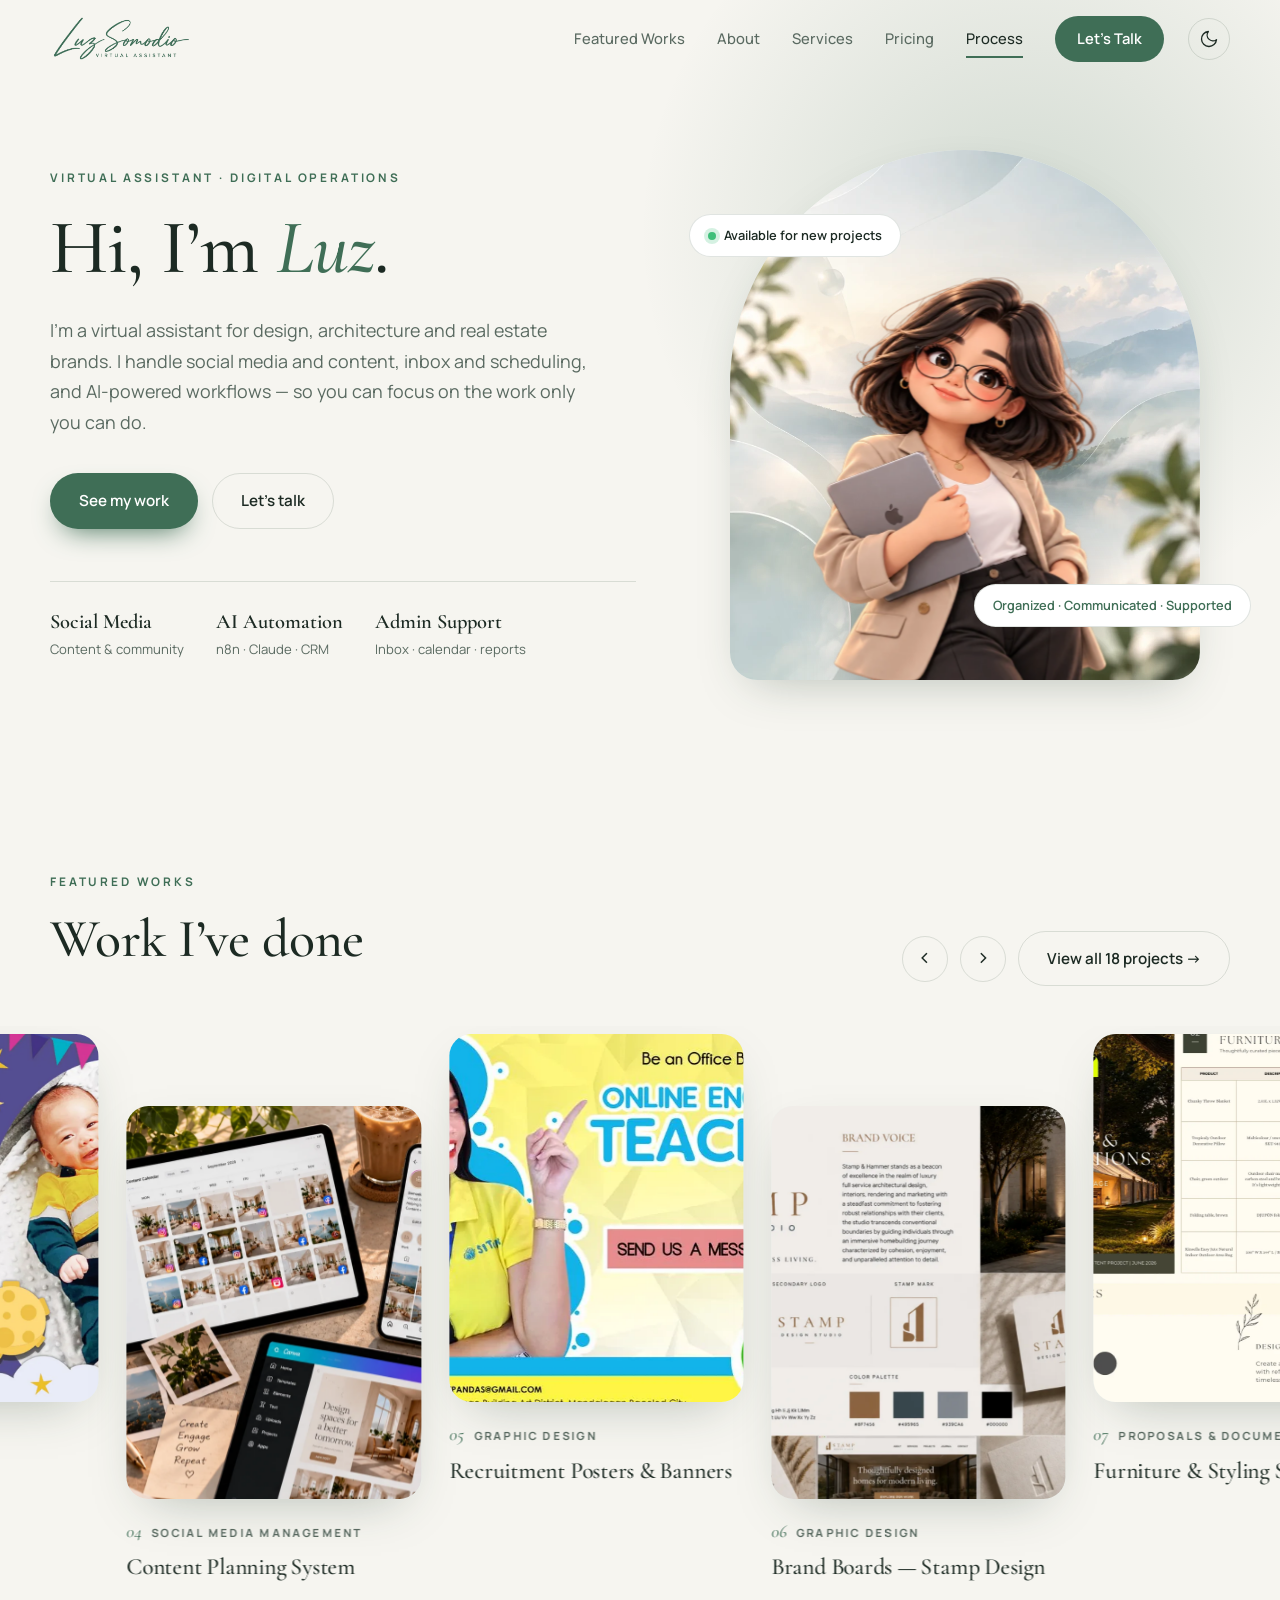
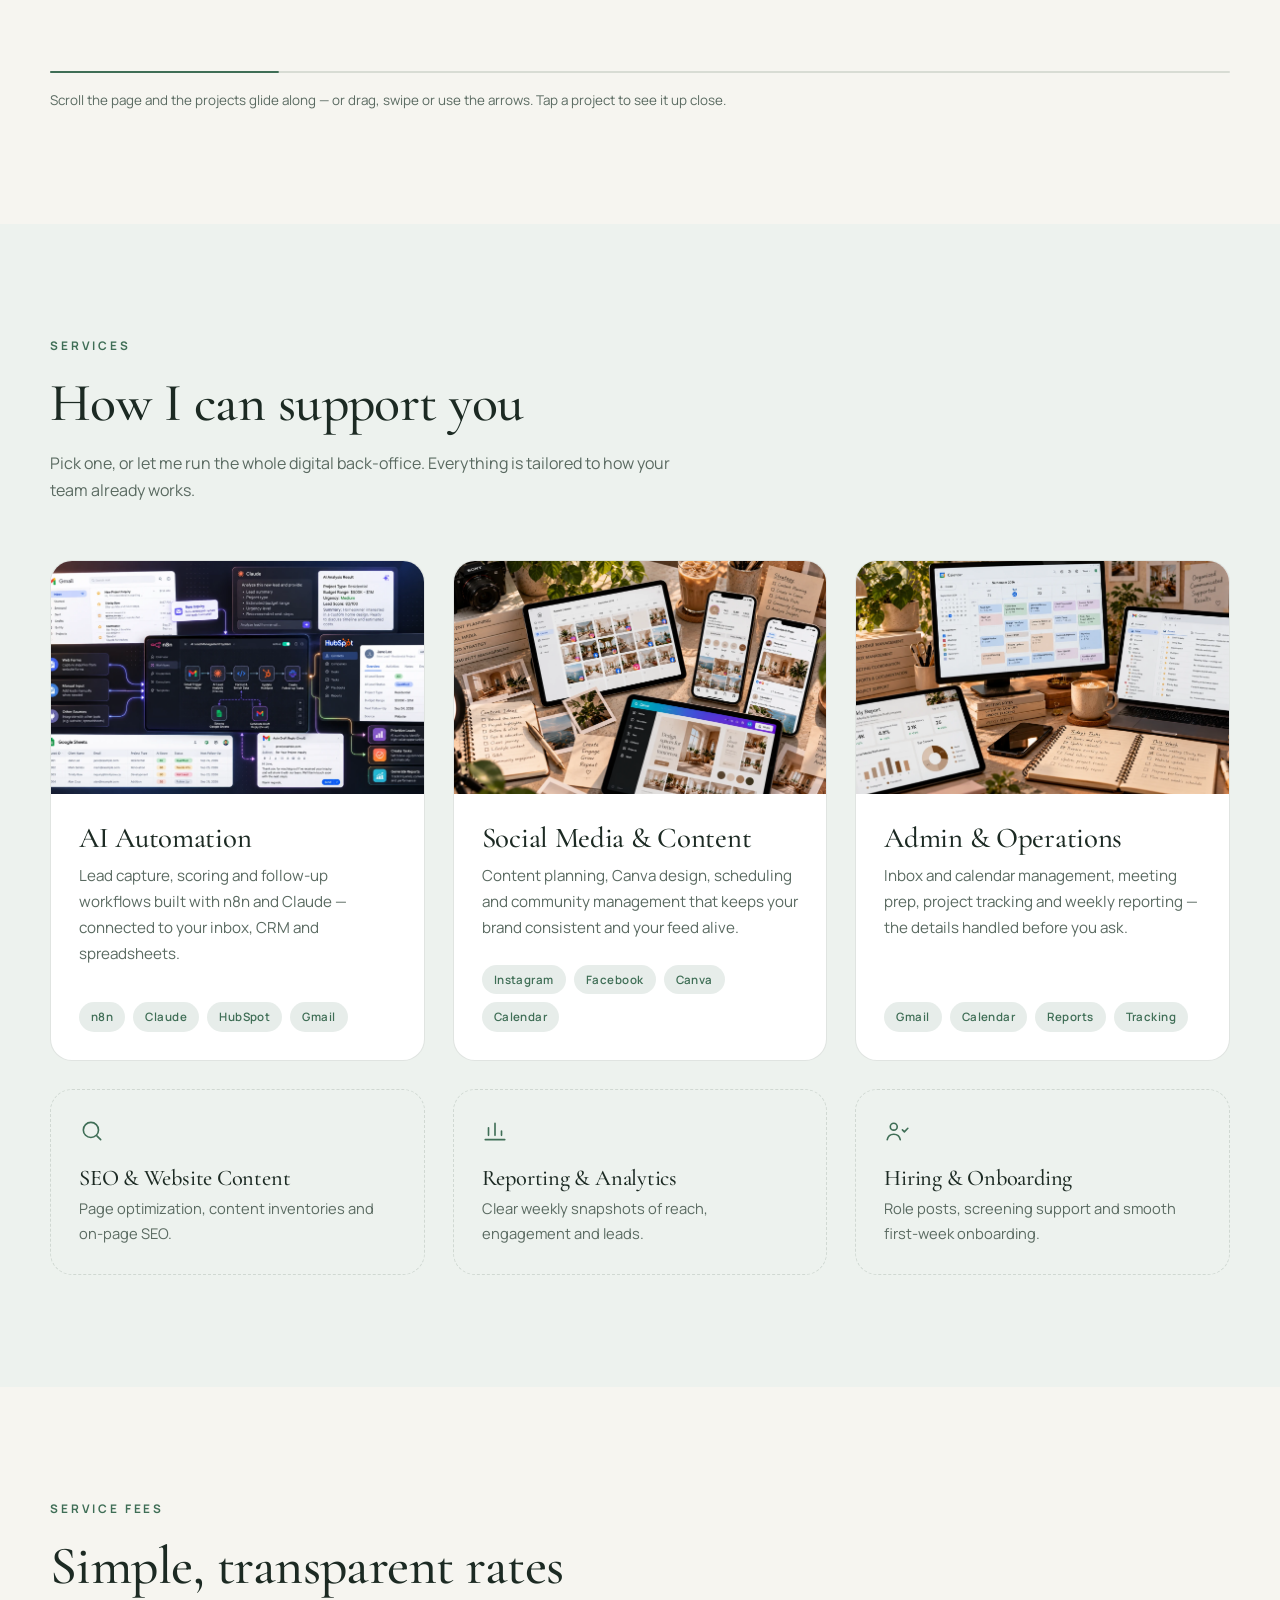
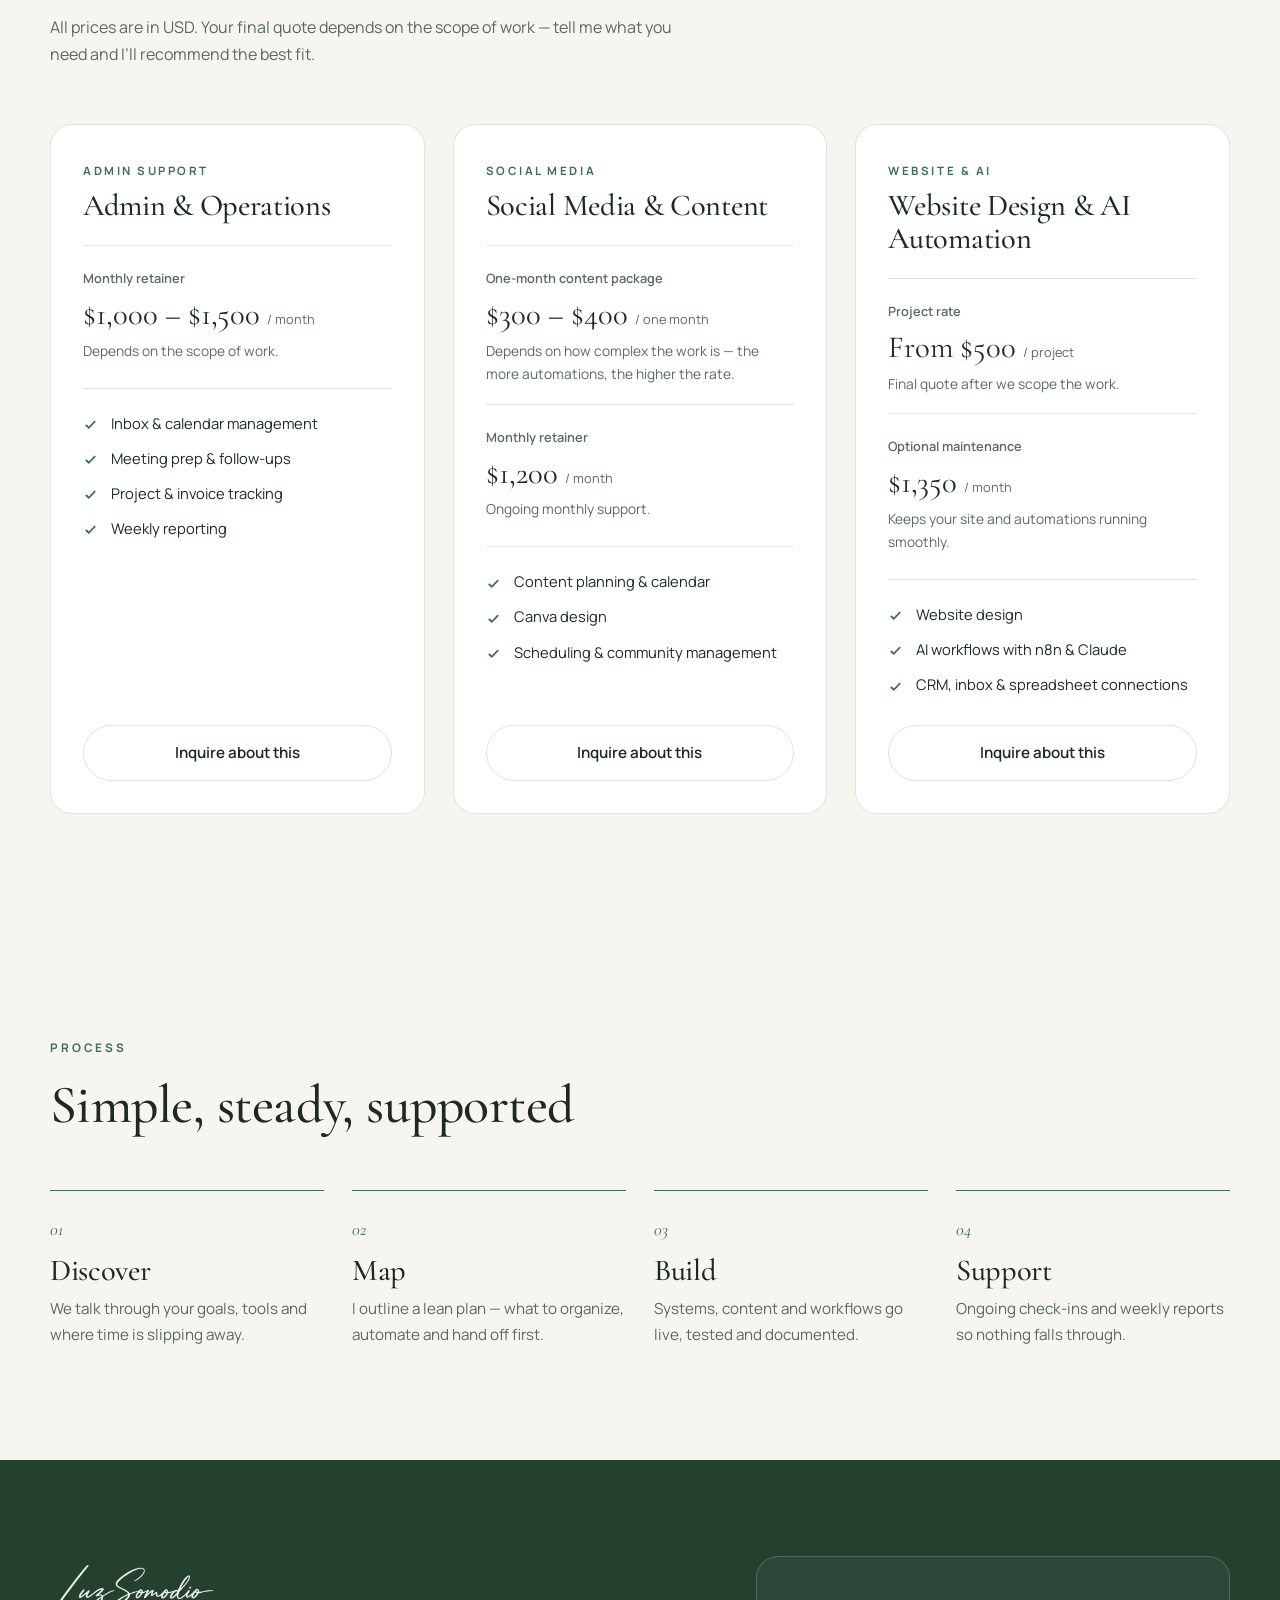
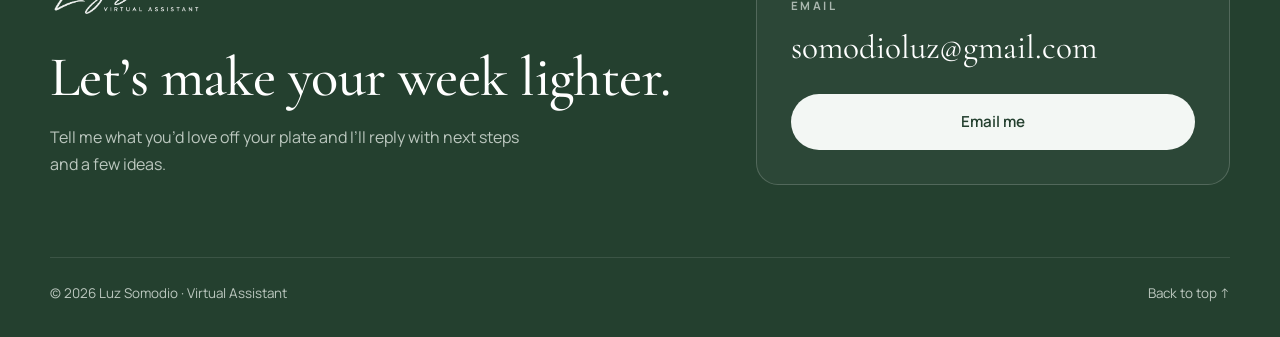
==== commit 3e1451a2: "minor changes to the sequence of the sections" ====
--- a/index.html
+++ b/index.html
@@ -31,8 +31,8 @@
         <img src="assets/logo-green.png" alt="Luz Somodio, Virtual Assistant" width="533" height="172">
       </a>
       <nav class="nav__links" id="navLinks" aria-label="Primary">
-        <a href="#top">Featured Works</a>
-        <a href="#intro">About</a>
+        <a href="featured-works.html">Featured Works</a>
+        <a href="about.html">About</a>
         <a href="#services">Services</a>
         <a href="#pricing">Pricing</a>
         <a href="#process">Process</a>
@@ -51,32 +51,16 @@
   </header>
 
   <main id="main">
-    <!-- ============ FEATURED WORKS (first thing visitors see) ============ -->
-    <section class="showcase" id="top">
-      <div class="wrap">
-        <header class="section__head section__head--row">
-          <div>
-            <p class="eyebrow reveal">Featured Works</p>
-            <h1 class="showcase__title reveal" style="--d:.06s">Work I’ve <em>done</em></h1>
-            <p class="lead reveal" style="--d:.12s">Reels, brand boards, automations, signage and more — a selection from the brands I support. Tap any project to see it up close.</p>
-          </div>
-          <a class="btn btn--primary reveal" style="--d:.16s" href="featured-works.html"><span>View all <span id="worksCount">18</span> projects →</span></a>
-        </header>
-
-        <div class="works" id="teaser"></div>
-      </div>
-    </section>
-
-    <!-- ============ HERO ============ -->
-    <section class="hero hero--intro" id="intro">
+    <!-- ============ HERO (short introduction) ============ -->
+    <section class="hero" id="top">
       <div class="wrap hero__grid">
         <div class="hero__copy">
-          <p class="eyebrow reveal">Hi, I’m Luz · Virtual Assistant</p>
-          <h1 class="reveal" style="--d:.08s">Calm systems for <em>ambitious</em> brands.</h1>
-          <p class="lead reveal" style="--d:.16s">Nice to meet you! I help design, architecture and real estate teams stay organized — from social media and content to inbox, scheduling and AI-powered workflows — so you can focus on the work only you can do.</p>
+          <p class="eyebrow reveal">Virtual Assistant · Digital Operations</p>
+          <h1 class="reveal" style="--d:.08s">Hi, I’m <em>Luz</em>.</h1>
+          <p class="lead reveal" style="--d:.16s">I’m a virtual assistant for design, architecture and real estate brands. I handle social media and content, inbox and scheduling, and AI-powered workflows — so you can focus on the work only you can do.</p>
           <div class="hero__actions reveal" style="--d:.24s">
-            <a class="btn btn--primary" href="#contact">Work with me</a>
-            <a class="btn btn--ghost" href="#top">Back to the work</a>
+            <a class="btn btn--primary" href="#work">See my work</a>
+            <a class="btn btn--ghost" href="#contact">Let’s talk</a>
           </div>
           <ul class="hero__facts reveal" style="--d:.32s">
             <li><strong>Social Media</strong><span>Content &amp; community</span></li>
@@ -97,34 +81,27 @@
       </div>
     </section>
 
-    <!-- ============ MARQUEE ============ -->
-    <div class="marquee" aria-hidden="true">
-      <div class="marquee__track">
-        <span>Social Media</span><span>SEO</span><span>AI Automation</span><span>Content Production</span><span>Inbox Management</span><span>Calendar Coordination</span><span>Reporting</span><span>Hiring &amp; Onboarding</span>
-        <span>Social Media</span><span>SEO</span><span>AI Automation</span><span>Content Production</span><span>Inbox Management</span><span>Calendar Coordination</span><span>Reporting</span><span>Hiring &amp; Onboarding</span>
-      </div>
-    </div>
-
-    <!-- ============ ABOUT ============ -->
-    <section class="section" id="about">
-      <div class="wrap about">
-        <div class="about__media reveal">
-          <div class="about__card">
-            <img src="assets/luz-hero-2.webp" alt="Illustration of Luz at her laptop with a coffee" width="887" height="741" loading="lazy">
-          </div>
-        </div>
-        <div class="about__copy">
-          <p class="eyebrow reveal">About</p>
-          <h2 class="reveal" style="--d:.06s">The calm behind a busy brand.</h2>
-          <p class="reveal" style="--d:.12s">I’m Luz — a solo virtual assistant who works alongside luxury architecture and residential development brands. My role is part operations, part creative: I keep the digital side of the business running smoothly and make it look good while doing it.</p>
-          <p class="reveal" style="--d:.18s">I like practical, lean solutions. When there’s little budget, I lean on smart tools, clear processes and a bit of automation to get big-brand results without big-brand overhead.</p>
-          <ul class="ticks reveal" style="--d:.24s">
-            <li>Warm, proactive communication</li>
-            <li>Detail-obsessed, deadline-ready</li>
-            <li>Comfortable with new tools &amp; AI</li>
-            <li>Works independently, reports clearly</li>
-          </ul>
-        </div>
+    <!-- ============ PROJECTS CAROUSEL (random order) ============ -->
+    <section class="section" id="work">
+      <div class="wrap">
+        <header class="section__head section__head--row carousel__head">
+          <div>
+            <p class="eyebrow reveal">Featured Works</p>
+            <h2 class="reveal" style="--d:.06s">Work I’ve done</h2>
+          </div>
+          <div class="carousel__ctrl reveal" style="--d:.1s">
+            <button class="carousel__btn" id="carPrev" type="button" aria-label="Previous projects">‹</button>
+            <button class="carousel__btn" id="carNext" type="button" aria-label="Next projects">›</button>
+            <a class="btn btn--ghost" href="featured-works.html"><span>View all <span id="worksCount">18</span> projects →</span></a>
+          </div>
+        </header>
+      </div>
+      <div class="carousel" id="carousel" role="region" aria-roledescription="carousel" aria-label="Featured works, in a different order each visit" tabindex="0">
+        <div class="carousel__belt" id="carouselTrack"></div>
+      </div>
+      <div class="wrap">
+        <div class="carousel__bar" aria-hidden="true"><span id="carBar"></span></div>
+        <p class="carousel__hint">Scroll the page and the projects glide along — or drag, swipe or use the arrows. Tap a project to see it up close.</p>
       </div>
     </section>
 
@@ -181,18 +158,6 @@
             <p>Role posts, screening support and smooth first-week onboarding.</p>
           </div>
         </div>
-      </div>
-    </section>
-
-    <!-- ============ TOOLS ============ -->
-    <section class="section tools" id="tools">
-      <div class="wrap">
-        <header class="section__head">
-          <p class="eyebrow reveal">Tools</p>
-          <h2 class="reveal" style="--d:.06s">Tools I work with</h2>
-          <p class="reveal" style="--d:.12s">The apps and platforms I use every day to keep your content, systems and workflows running smoothly.</p>
-        </header>
-        <ul class="tools__grid" id="toolsGrid"></ul>
       </div>
     </section>
 
@@ -310,7 +275,6 @@
 
   <script src="js/config.js"></script>
   <script src="js/works-data.js"></script>
-  <script src="js/tools-data.js"></script>
   <script src="js/common.js"></script>
   <script src="js/home.js"></script>
 </body>
--- a/css/base.css
+++ b/css/base.css
@@ -120,6 +120,15 @@
 .footer__bottom a { text-decoration: none; }
 .footer__bottom a:hover { text-decoration: underline; }
 
+/* ---------- Sections ---------- */
+.section { padding: 112px 0; }
+.section--alt { background: var(--bg-alt); }
+.section__head { max-width: 640px; margin-bottom: 56px; }
+.section__head--row { max-width: none; display: flex; align-items: flex-end; justify-content: space-between; gap: 24px; flex-wrap: wrap; }
+.section h2 { font-size: clamp(2.2rem, 4.2vw, 3.4rem); margin-bottom: 18px; }
+.section__head p:last-child { color: var(--muted); margin-bottom: 0; }
+
+
 /* ---------- Printing is disabled ---------- */
 @media print {
   body > * { display: none !important; }
@@ -139,6 +148,7 @@
   .nav__links { margin-left: 0; }
 }
 @media (max-width: 560px) {
+  .section { padding: 80px 0; }
   .footer { padding-top: 72px; }
   .footer__card { padding: 26px; }
 }
--- a/css/home.css
+++ b/css/home.css
@@ -24,29 +24,6 @@
 .dot { width: 8px; height: 8px; border-radius: 50%; background: #3fbf7a; box-shadow: 0 0 0 4px rgba(63, 191, 122, .22); }
 @keyframes float { 50% { transform: translateY(-8px); } }
 
-/* ---------- Marquee ---------- */
-.marquee { overflow: hidden; border-block: 1px solid var(--line); padding: 20px 0; background: var(--bg-alt); }
-.marquee__track { display: flex; gap: 48px; width: max-content; animation: scroll 90s linear infinite; }
-.marquee__track span { font-family: var(--serif); font-style: italic; font-size: 1.5rem; color: var(--muted); white-space: nowrap; display: flex; align-items: center; gap: 48px; }
-.marquee__track span::after { content: "✦"; font-style: normal; font-size: .8rem; color: var(--green); }
-@keyframes scroll { to { transform: translateX(-50%); } }
-
-/* ---------- Sections ---------- */
-.section { padding: 112px 0; }
-.section--alt { background: var(--bg-alt); }
-.section__head { max-width: 640px; margin-bottom: 56px; }
-.section__head--row { max-width: none; display: flex; align-items: flex-end; justify-content: space-between; gap: 24px; flex-wrap: wrap; }
-.section h2 { font-size: clamp(2.2rem, 4.2vw, 3.4rem); margin-bottom: 18px; }
-.section__head p:last-child { color: var(--muted); margin-bottom: 0; }
-
-/* ---------- About ---------- */
-.about { display: grid; grid-template-columns: .9fr 1.1fr; gap: 80px; align-items: center; }
-.about__card { background: linear-gradient(160deg, var(--bg-alt), color-mix(in srgb, var(--green) 14%, var(--bg-alt))); border: 1px solid var(--line); border-radius: var(--radius); padding: 36px 36px 20px; box-shadow: var(--shadow); }
-.about__copy p { color: var(--muted); }
-.ticks { display: grid; grid-template-columns: 1fr 1fr; gap: 12px 24px; margin-top: 28px; }
-.ticks li { position: relative; padding-left: 30px; font-weight: 500; font-size: .95rem; }
-.ticks li::before { content: ""; position: absolute; left: 0; top: .45em; width: 16px; height: 16px; border-radius: 50%; background: var(--green); -webkit-mask: url("data:image/svg+xml,%3Csvg xmlns='http://www.w3.org/2000/svg' viewBox='0 0 16 16'%3E%3Cpath d='M3 8.5l3.2 3L13 4.5' fill='none' stroke='black' stroke-width='2'/%3E%3C/svg%3E") center/contain no-repeat; mask: url("data:image/svg+xml,%3Csvg xmlns='http://www.w3.org/2000/svg' viewBox='0 0 16 16'%3E%3Cpath d='M3 8.5l3.2 3L13 4.5' fill='none' stroke='black' stroke-width='2'/%3E%3C/svg%3E") center/contain no-repeat; }
-
 /* ---------- Service cards ---------- */
 .cards { display: grid; grid-template-columns: repeat(3, 1fr); gap: 28px; }
 .card { background: var(--surface); border: 1px solid var(--line); border-radius: var(--radius); overflow: hidden; display: flex; flex-direction: column; transition: transform .4s, box-shadow .4s; }
@@ -65,17 +42,14 @@
 .mini__item h4 { font-size: 1.4rem; margin-bottom: 6px; }
 .mini__item p { color: var(--muted); font-size: .92rem; margin: 0; }
 
-/* ---------- Works teaser ---------- */
-.works { display: grid; grid-template-columns: repeat(4, 1fr); grid-template-rows: repeat(2, 270px); gap: 22px; }
+/* ---------- Work tiles (used by the carousel) ---------- */
 .work { position: relative; border-radius: var(--radius); overflow: hidden; display: block; isolation: isolate; text-decoration: none; color: #fff; }
-.work--lg { grid-column: span 2; grid-row: span 2; }
 .work img { position: absolute; inset: 0; width: 100%; height: 100%; object-fit: cover; transition: transform .9s ease; z-index: -2; }
 .work::after { content: ""; position: absolute; inset: 0; background: linear-gradient(to top, rgba(8, 18, 13, .85), rgba(8, 18, 13, 0) 60%); z-index: -1; }
 .work:hover img { transform: scale(1.06); }
-.work__meta { position: absolute; left: 0; right: 0; bottom: 0; padding: 26px; }
+.work__meta { position: absolute; left: 0; right: 0; bottom: 0; padding: 22px; }
 .work__meta span { font-size: .72rem; font-weight: 700; letter-spacing: .2em; text-transform: uppercase; opacity: .85; }
 .work__meta h3 { font-size: 1.5rem; margin-top: 6px; line-height: 1.12; }
-.work--lg .work__meta h3 { font-size: 2rem; }
 
 /* ---------- Process ---------- */
 .steps { display: grid; grid-template-columns: repeat(4, 1fr); gap: 28px; counter-reset: s; }
@@ -101,64 +75,53 @@
 .plan__cta { margin-top: auto; }
 
 @media (max-width: 980px) {
-  .hero__grid, .about { grid-template-columns: 1fr; gap: 56px; }
+  .hero__grid { grid-template-columns: 1fr; gap: 56px; }
   .hero { padding-top: 120px; }
   .hero__visual { order: -1; }
   .frame { width: min(100%, 380px); }
-  .about__media { max-width: 460px; }
   .cards, .mini, .pricing { grid-template-columns: 1fr; }
   .steps { grid-template-columns: 1fr 1fr; }
-  .works { grid-template-columns: 1fr; grid-template-rows: none; grid-auto-rows: 260px; }
-  .work--lg { grid-row: auto; }
 }
 @media (max-width: 560px) {
   .section { padding: 80px 0; }
   .hero__facts { grid-template-columns: 1fr; gap: 14px; }
-  .steps, .ticks { grid-template-columns: 1fr; }
+  .steps { grid-template-columns: 1fr; }
   .chip--a { left: 0; }
   .chip--b { right: 0; }
 }
 @media (prefers-reduced-motion: reduce) {
-  .marquee__track, .chip { animation: none; }
-}
-.works__more { margin: 36px 0 0; text-align: center; }
-
-/* ---------- Tools ---------- */
-.tools { position: relative; isolation: isolate; overflow: hidden; }
-.tools::before { content: ""; position: absolute; inset: 0; z-index: -2; background: url("../assets/bg-light.webp") center / cover no-repeat; opacity: .9; }
-.tools::after { content: ""; position: absolute; inset: 0; z-index: -1; background: linear-gradient(to bottom, var(--bg), transparent 22%, transparent 78%, var(--bg)); }
-[data-theme="dark"] .tools::before { background-image: url("../assets/bg-dark.webp"); opacity: .8; }
-.tools__grid { display: grid; grid-template-columns: repeat(auto-fill, minmax(124px, 1fr)); gap: 28px 20px; }
-.tool { display: flex; flex-direction: column; align-items: center; gap: 12px; text-align: center; }
-.tool__tile { width: 104px; height: 104px; border-radius: 26px; display: grid; place-items: center; background: rgba(255, 255, 255, .62); border: 1px solid rgba(255, 255, 255, .7); box-shadow: 0 14px 34px -18px rgba(36, 64, 47, .45), inset 0 1px 0 rgba(255, 255, 255, .8); backdrop-filter: blur(10px); -webkit-backdrop-filter: blur(10px); transition: transform .35s cubic-bezier(.2, .7, .2, 1), box-shadow .35s; }
-.tool:hover .tool__tile { transform: translateY(-5px); box-shadow: 0 22px 40px -18px rgba(36, 64, 47, .55), inset 0 1px 0 rgba(255, 255, 255, .8); }
-.tool__tile img { width: 56px; height: 56px; object-fit: contain; }
-.tool__name { font-size: .86rem; font-weight: 600; color: var(--ink); line-height: 1.25; }
-[data-theme="dark"] .tool__tile { background: rgba(244, 247, 244, .9); border-color: rgba(255, 255, 255, .25); }
-[data-theme="dark"] .tool__name { color: var(--ink); text-shadow: 0 1px 8px rgba(0, 0, 0, .5); }
-@media (max-width: 560px) {
-  .tools__grid { grid-template-columns: repeat(3, 1fr); gap: 24px 12px; }
-  .tool__tile { width: 88px; height: 88px; border-radius: 22px; }
-  .tool__tile img { width: 46px; height: 46px; }
+  .chip { animation: none; }
 }
 
-/* ---------- Showcase (top of page) ---------- */
-.showcase { padding: 150px 0 96px; position: relative; overflow: hidden; }
-.showcase::before { content: ""; position: absolute; inset: -20% -10% auto auto; width: 60vw; height: 60vw; max-width: 800px; max-height: 800px; border-radius: 50%; background: radial-gradient(closest-side, color-mix(in srgb, var(--green) 16%, transparent), transparent); pointer-events: none; }
-.showcase .wrap { position: relative; }
-.showcase__title { font-size: clamp(2.8rem, 6vw, 5rem); margin-bottom: 20px; }
-.showcase__title em { font-style: italic; color: var(--green); }
-.showcase .lead { margin-bottom: 0; }
-.showcase .section__head { margin-bottom: 48px; }
-.hero--intro { padding-top: 96px; }
-@media (max-width: 980px) {
-  .works { grid-template-columns: 1fr 1fr; grid-template-rows: none; grid-auto-rows: 240px; }
-  .work--lg { grid-column: span 2; grid-row: auto; }
-  .showcase { padding-top: 120px; }
-  .hero--intro { padding-top: 64px; }
-}
-@media (max-width: 560px) {
-  .works { grid-template-columns: 1fr; grid-auto-rows: 240px; }
-  .work--lg { grid-column: auto; }
-  .showcase { padding-bottom: 72px; }
-}
+
+/* ---------- Projects carousel (editorial, moves with your scroll) ---------- */
+.carousel__head { margin-bottom: 40px; }
+.carousel__ctrl { display: flex; align-items: center; gap: 12px; flex-wrap: wrap; }
+.carousel__btn { width: 46px; height: 46px; border-radius: 50%; border: 1px solid var(--line); background: transparent; color: var(--ink); font-size: 1.4rem; line-height: 1; padding-bottom: 3px; cursor: pointer; transition: border-color .25s, background .25s, color .25s, opacity .25s; }
+.carousel__btn:hover:not(:disabled) { background: var(--green); border-color: var(--green); color: var(--on-green); }
+.carousel__btn:disabled { opacity: .35; cursor: default; }
+.carousel { position: relative; overflow: hidden; touch-action: pan-y; cursor: grab; outline-offset: -4px; user-select: none; -webkit-user-select: none; }
+.carousel.is-dragging { cursor: grabbing; }
+.carousel__belt { --gutter: max(24px, calc((100vw - 1180px) / 2)); display: flex; align-items: flex-start; gap: 28px; width: max-content; padding: 8px var(--gutter) 56px; will-change: transform; }
+.slide { display: block; flex: 0 0 auto; width: clamp(240px, 23vw, 310px); text-decoration: none; color: inherit; -webkit-user-drag: none; }
+.slide:nth-child(even) { margin-top: 72px; }
+.slide__frame { display: block; position: relative; overflow: hidden; border-radius: var(--radius); aspect-ratio: 4 / 5; background: var(--bg-alt); box-shadow: var(--shadow); }
+.slide:nth-child(even) .slide__frame { aspect-ratio: 3 / 4; }
+.slide__frame img { position: absolute; inset: -4% -9%; width: 118%; height: 108%; max-width: none; object-fit: cover; will-change: transform; pointer-events: none; -webkit-user-drag: none; transition: filter .5s; }
+.slide:hover .slide__frame img { filter: saturate(1.08) brightness(1.03); }
+.slide .play { position: absolute; top: 14px; right: 14px; width: 38px; height: 38px; border-radius: 50%; display: grid; place-items: center; color: #fff; background: rgba(12, 22, 16, .45); border: 1px solid rgba(255, 255, 255, .5); backdrop-filter: blur(6px); -webkit-backdrop-filter: blur(6px); }
+.slide .play svg { margin-left: 2px; }
+.slide figcaption, .slide__cap { display: block; padding-top: 18px; }
+.slide__no { display: inline-block; font-family: var(--serif); font-style: italic; font-size: 1.1rem; color: var(--green); margin-right: 10px; }
+.slide__cat { font-size: .7rem; font-weight: 700; letter-spacing: .2em; text-transform: uppercase; color: var(--muted); }
+.slide h3 { font-size: 1.45rem; line-height: 1.12; margin-top: 8px; background: linear-gradient(var(--green), var(--green)) 0 100% / 0 1.5px no-repeat; transition: background-size .5s cubic-bezier(.2, .7, .2, 1); width: fit-content; max-width: 100%; }
+.slide:hover h3 { background-size: 100% 1.5px; }
+.carousel__bar { height: 2px; background: var(--line); margin-top: 8px; position: relative; overflow: hidden; border-radius: 2px; }
+.carousel__bar span { position: absolute; left: 0; top: 0; bottom: 0; width: 100%; background: var(--green); transform: scaleX(0); transform-origin: left; }
+.carousel__hint { margin: 16px 0 0; font-size: .84rem; color: var(--muted); }
+/* reduced motion / no-JS-animation fallback: plain swipeable row */
+.carousel--native { overflow-x: auto; scrollbar-width: none; scroll-snap-type: x proximity; cursor: auto; }
+.carousel--native::-webkit-scrollbar { display: none; }
+.carousel--native .slide { scroll-snap-align: start; }
+.carousel--native .slide__frame img { inset: 0; width: 100%; height: 100%; }
+@media (max-width: 560px) { .slide:nth-child(even) { margin-top: 44px; } .slide { width: 64vw; } }
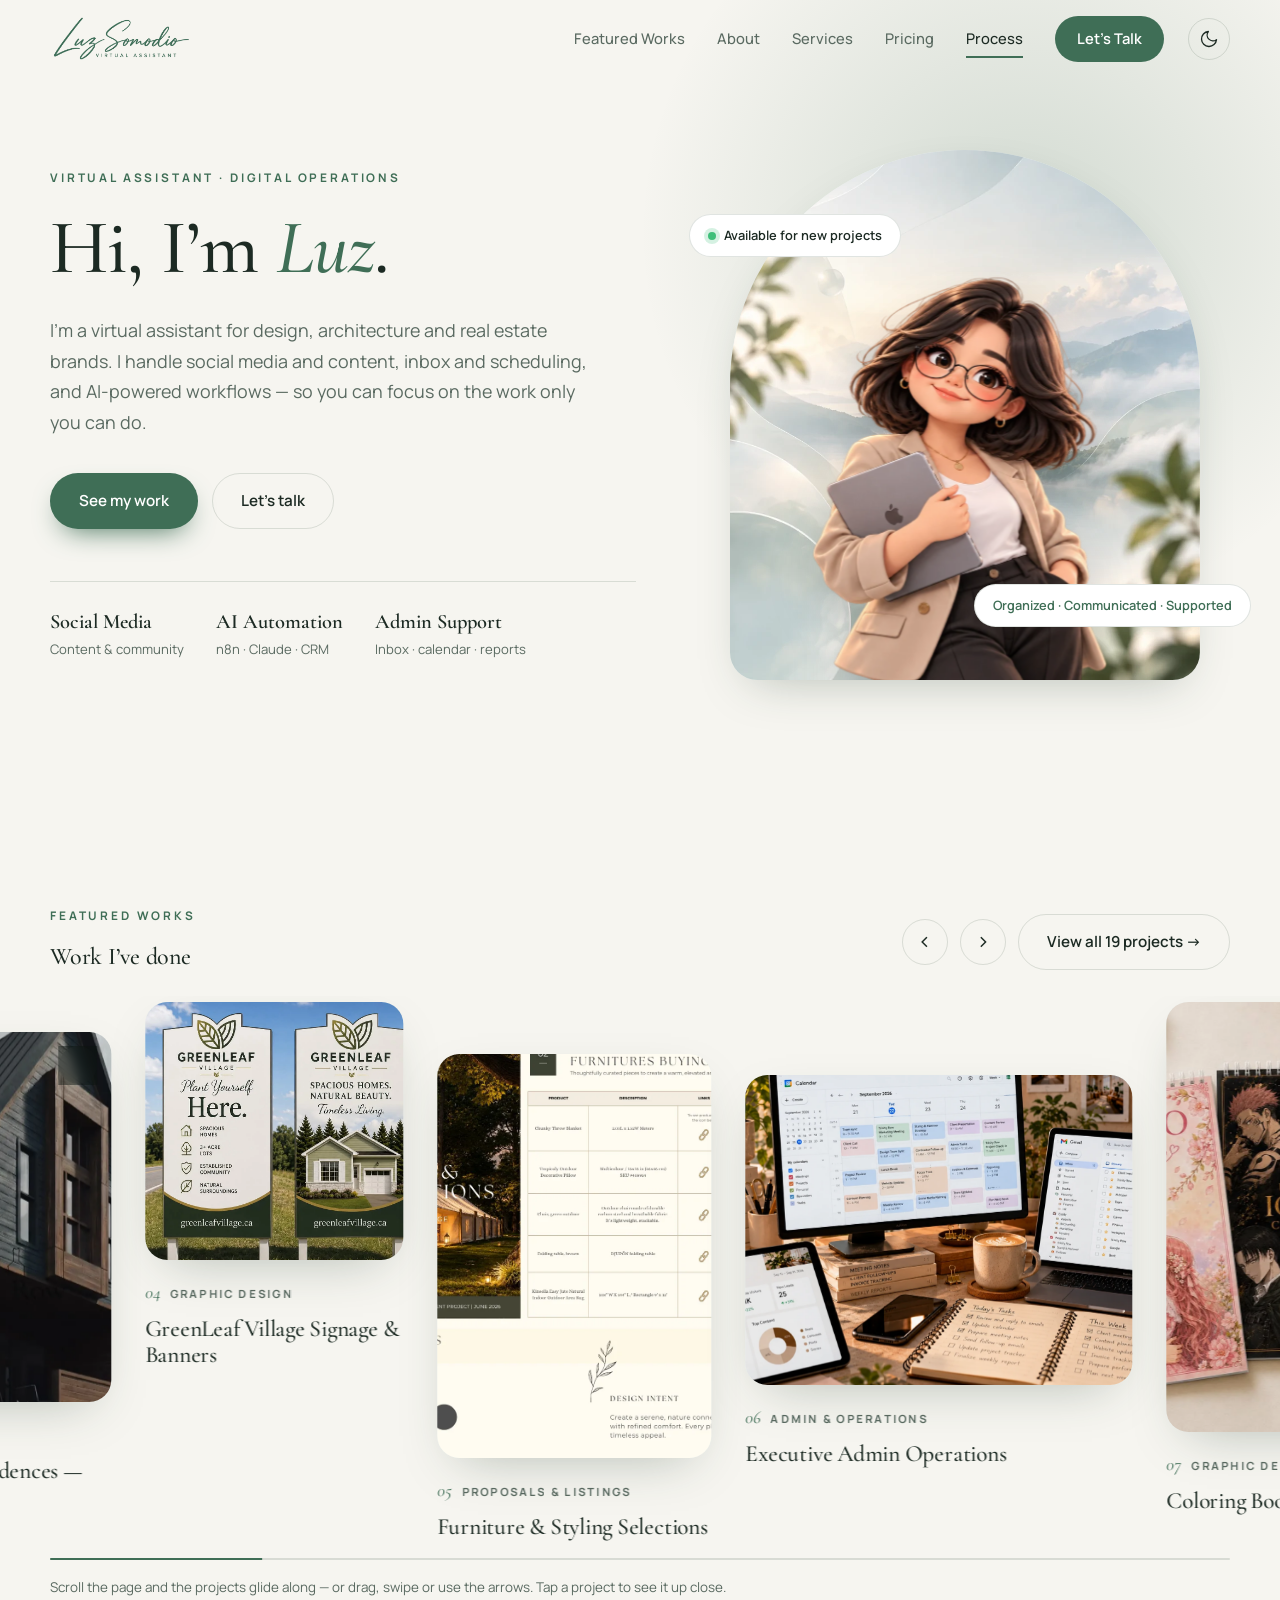
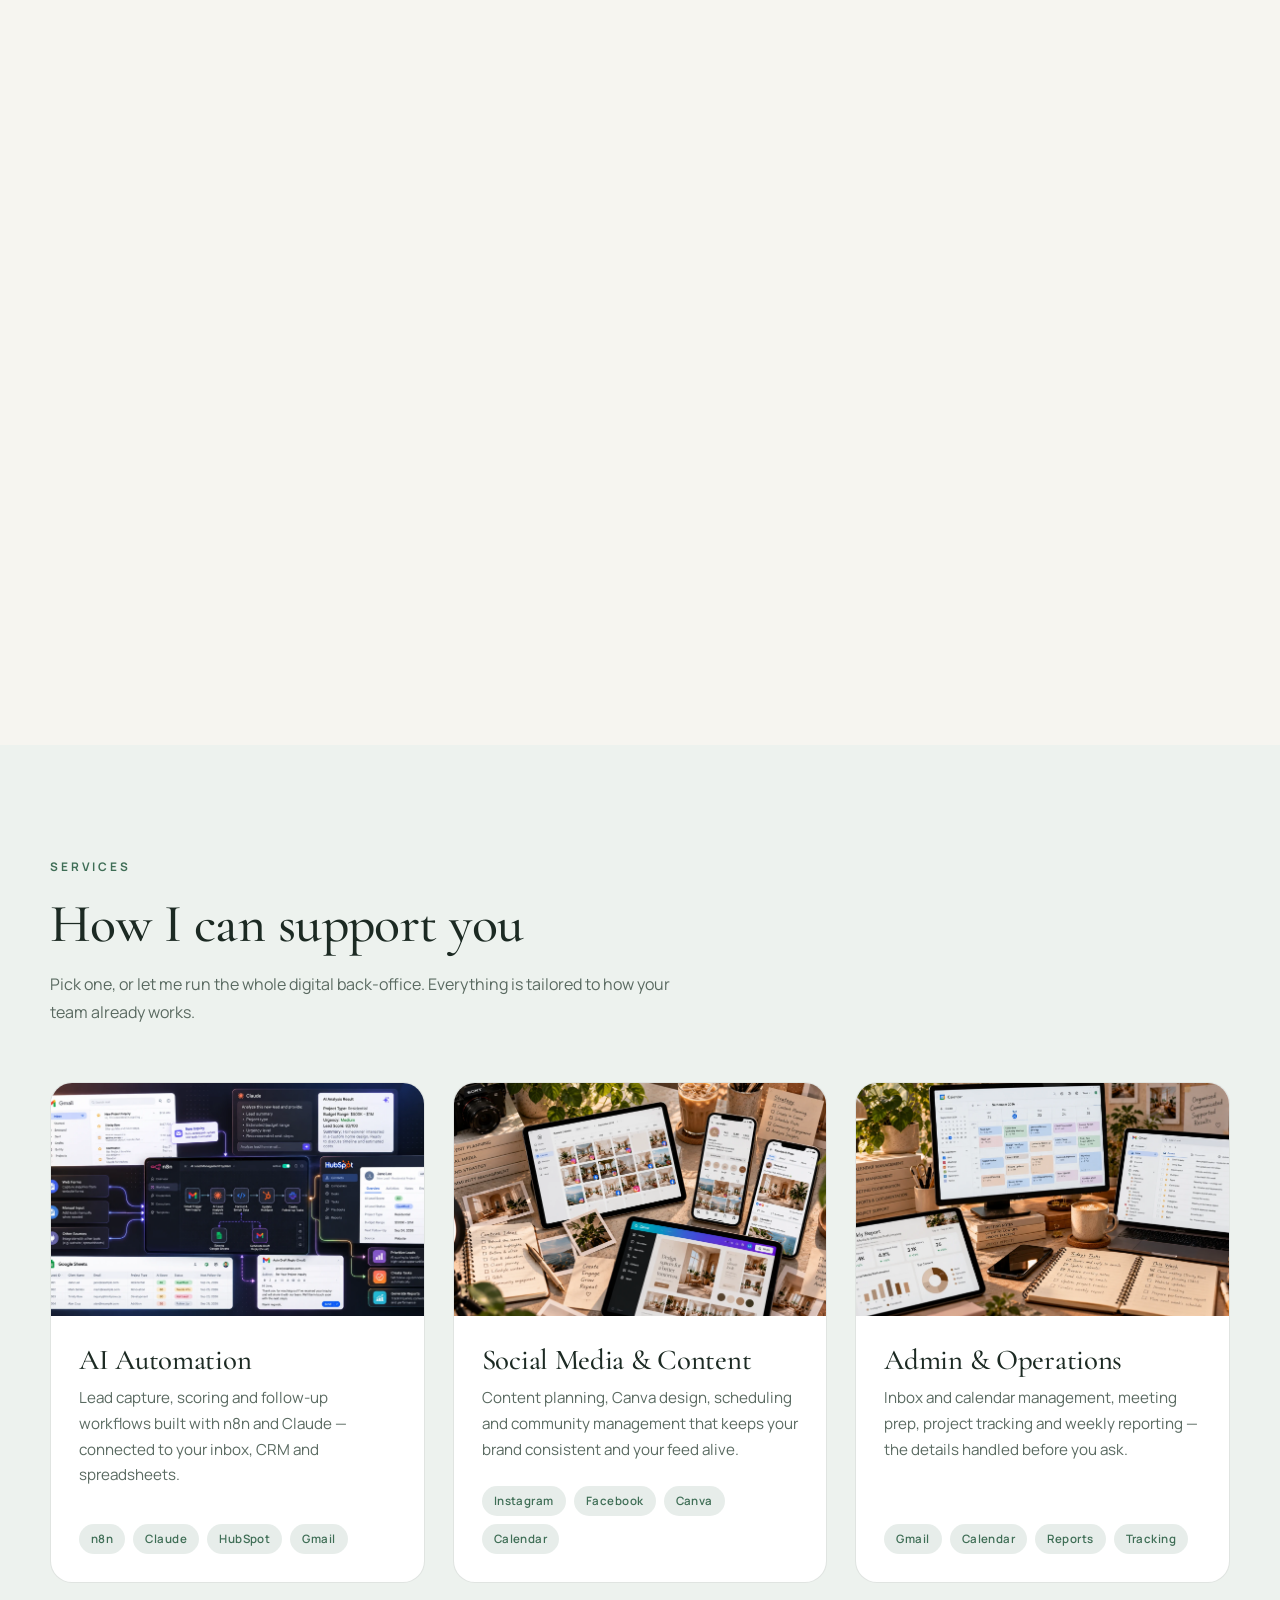
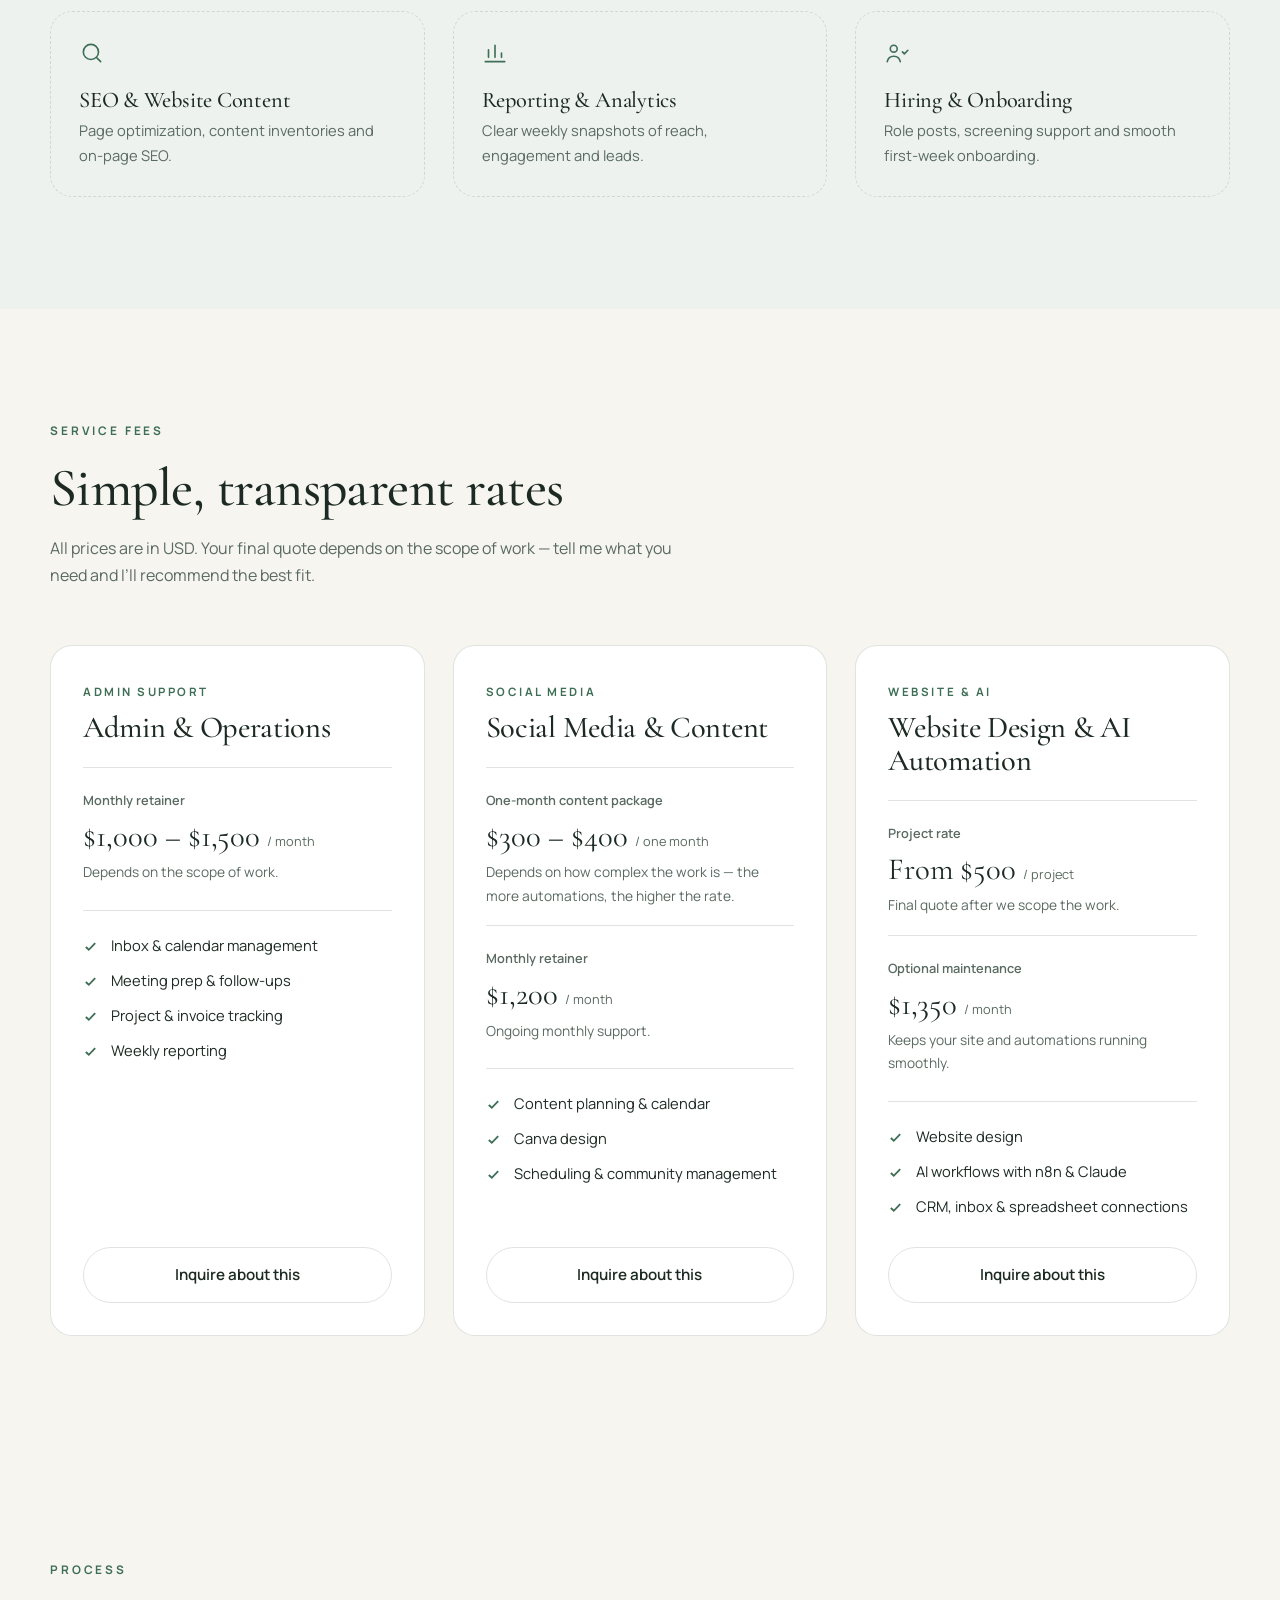
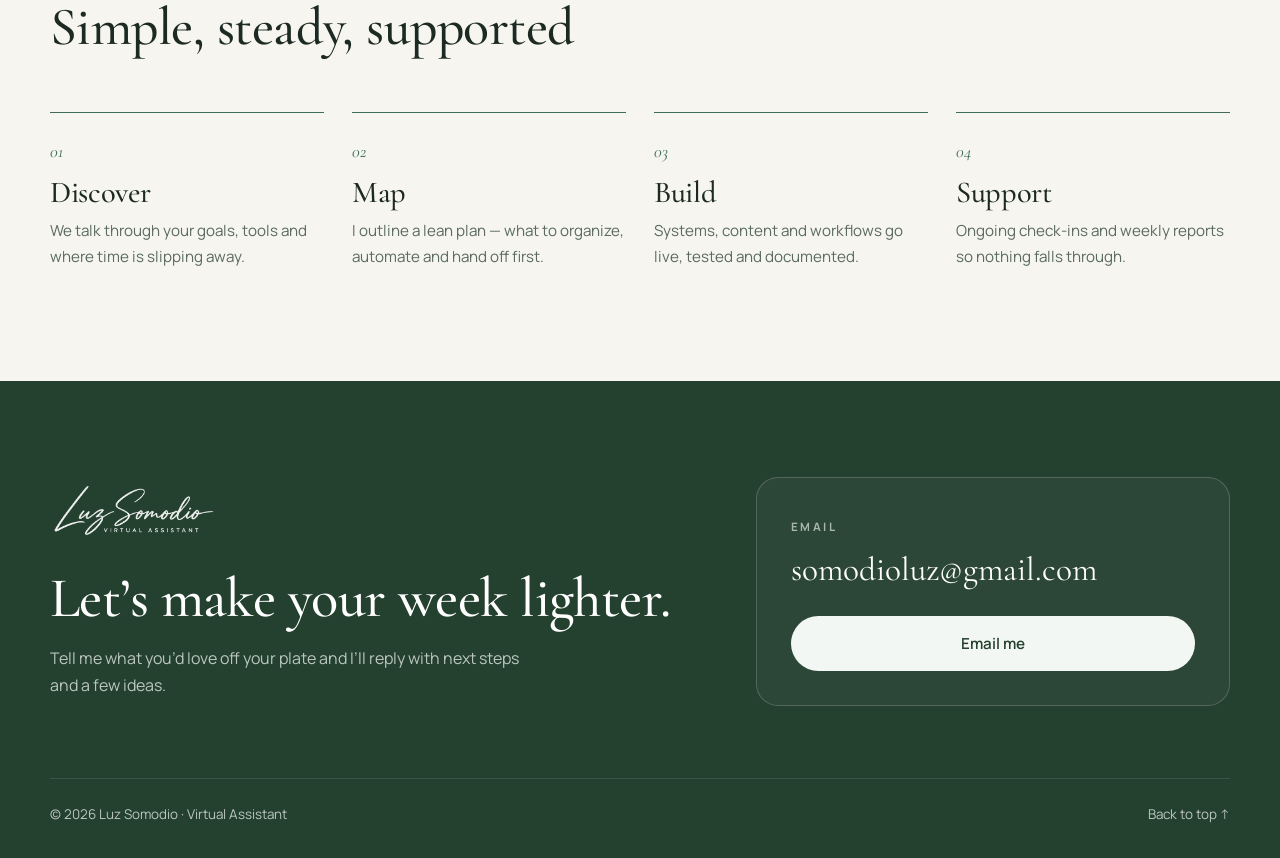
==== commit 959cec3e: "Added featured works AI Generated videos, and configure the carousel" ====
--- a/index.html
+++ b/index.html
@@ -82,7 +82,8 @@
     </section>
 
     <!-- ============ PROJECTS CAROUSEL (random order) ============ -->
-    <section class="section" id="work">
+    <section class="pin" id="work">
+      <div class="pin__stick">
       <div class="wrap">
         <header class="section__head section__head--row carousel__head">
           <div>
@@ -102,6 +103,7 @@
       <div class="wrap">
         <div class="carousel__bar" aria-hidden="true"><span id="carBar"></span></div>
         <p class="carousel__hint">Scroll the page and the projects glide along — or drag, swipe or use the arrows. Tap a project to see it up close.</p>
+      </div>
       </div>
     </section>
 
--- a/css/home.css
+++ b/css/home.css
@@ -95,18 +95,28 @@
 
 
 /* ---------- Projects carousel (editorial, moves with your scroll) ---------- */
-.carousel__head { margin-bottom: 40px; }
+/* the section stays pinned while the projects scroll sideways, then releases */
+.pin { position: relative; }
+.pin__stick { position: sticky; top: 0; height: 100vh; height: 100svh; display: flex; flex-direction: column; justify-content: center; padding-top: 84px; overflow: hidden; --H: clamp(280px, calc(100svh - 470px), 560px); }
+.pin--static .pin__stick { position: static; height: auto; padding: 112px 0; }
+.carousel__head { margin-bottom: 26px; }
+.carousel__head h2 { margin-bottom: 0 !important; }
 .carousel__ctrl { display: flex; align-items: center; gap: 12px; flex-wrap: wrap; }
 .carousel__btn { width: 46px; height: 46px; border-radius: 50%; border: 1px solid var(--line); background: transparent; color: var(--ink); font-size: 1.4rem; line-height: 1; padding-bottom: 3px; cursor: pointer; transition: border-color .25s, background .25s, color .25s, opacity .25s; }
 .carousel__btn:hover:not(:disabled) { background: var(--green); border-color: var(--green); color: var(--on-green); }
 .carousel__btn:disabled { opacity: .35; cursor: default; }
 .carousel { position: relative; overflow: hidden; touch-action: pan-y; cursor: grab; outline-offset: -4px; user-select: none; -webkit-user-select: none; }
 .carousel.is-dragging { cursor: grabbing; }
-.carousel__belt { --gutter: max(24px, calc((100vw - 1180px) / 2)); display: flex; align-items: flex-start; gap: 28px; width: max-content; padding: 8px var(--gutter) 56px; will-change: transform; }
-.slide { display: block; flex: 0 0 auto; width: clamp(240px, 23vw, 310px); text-decoration: none; color: inherit; -webkit-user-drag: none; }
-.slide:nth-child(even) { margin-top: 72px; }
-.slide__frame { display: block; position: relative; overflow: hidden; border-radius: var(--radius); aspect-ratio: 4 / 5; background: var(--bg-alt); box-shadow: var(--shadow); }
-.slide:nth-child(even) .slide__frame { aspect-ratio: 3 / 4; }
+.carousel__belt { --gutter: max(24px, calc((100vw - 1180px) / 2)); display: flex; align-items: flex-start; gap: 34px; width: max-content; padding: 6px var(--gutter) 10px; will-change: transform; }
+.slide { display: block; flex: 0 0 auto; --hh: 1; --r: .8; align-self: flex-start; width: max(210px, calc(var(--H) * var(--hh) * var(--r))); text-decoration: none; color: inherit; -webkit-user-drag: none; }
+.slide__frame { display: block; position: relative; overflow: hidden; border-radius: var(--radius); height: calc(var(--H) * var(--hh)); width: calc(var(--H) * var(--hh) * var(--r)); background: var(--bg-alt); box-shadow: var(--shadow); }
+/* a repeating pattern of sizes and positions so the row feels like a gallery wall */
+.slide:nth-child(6n+1) { --hh: 1;   --r: .78; align-self: flex-start; }
+.slide:nth-child(6n+2) { --hh: .66; --r: 1.3; align-self: flex-end; }
+.slide:nth-child(6n+3) { --hh: .86; --r: .72; align-self: center; }
+.slide:nth-child(6n+4) { --hh: .6;  --r: 1;   align-self: flex-start; }
+.slide:nth-child(6n+5) { --hh: .94; --r: .68; align-self: flex-end; }
+.slide:nth-child(6n+6) { --hh: .72; --r: 1.25; align-self: center; }
 .slide__frame img { position: absolute; inset: -4% -9%; width: 118%; height: 108%; max-width: none; object-fit: cover; will-change: transform; pointer-events: none; -webkit-user-drag: none; transition: filter .5s; }
 .slide:hover .slide__frame img { filter: saturate(1.08) brightness(1.03); }
 .slide .play { position: absolute; top: 14px; right: 14px; width: 38px; height: 38px; border-radius: 50%; display: grid; place-items: center; color: #fff; background: rgba(12, 22, 16, .45); border: 1px solid rgba(255, 255, 255, .5); backdrop-filter: blur(6px); -webkit-backdrop-filter: blur(6px); }
@@ -124,4 +134,4 @@
 .carousel--native::-webkit-scrollbar { display: none; }
 .carousel--native .slide { scroll-snap-align: start; }
 .carousel--native .slide__frame img { inset: 0; width: 100%; height: 100%; }
-@media (max-width: 560px) { .slide:nth-child(even) { margin-top: 44px; } .slide { width: 64vw; } }
+@media (max-width: 560px) { .pin__stick { --H: clamp(240px, calc(100svh - 500px), 420px); } .carousel__head { margin-bottom: 18px; } }
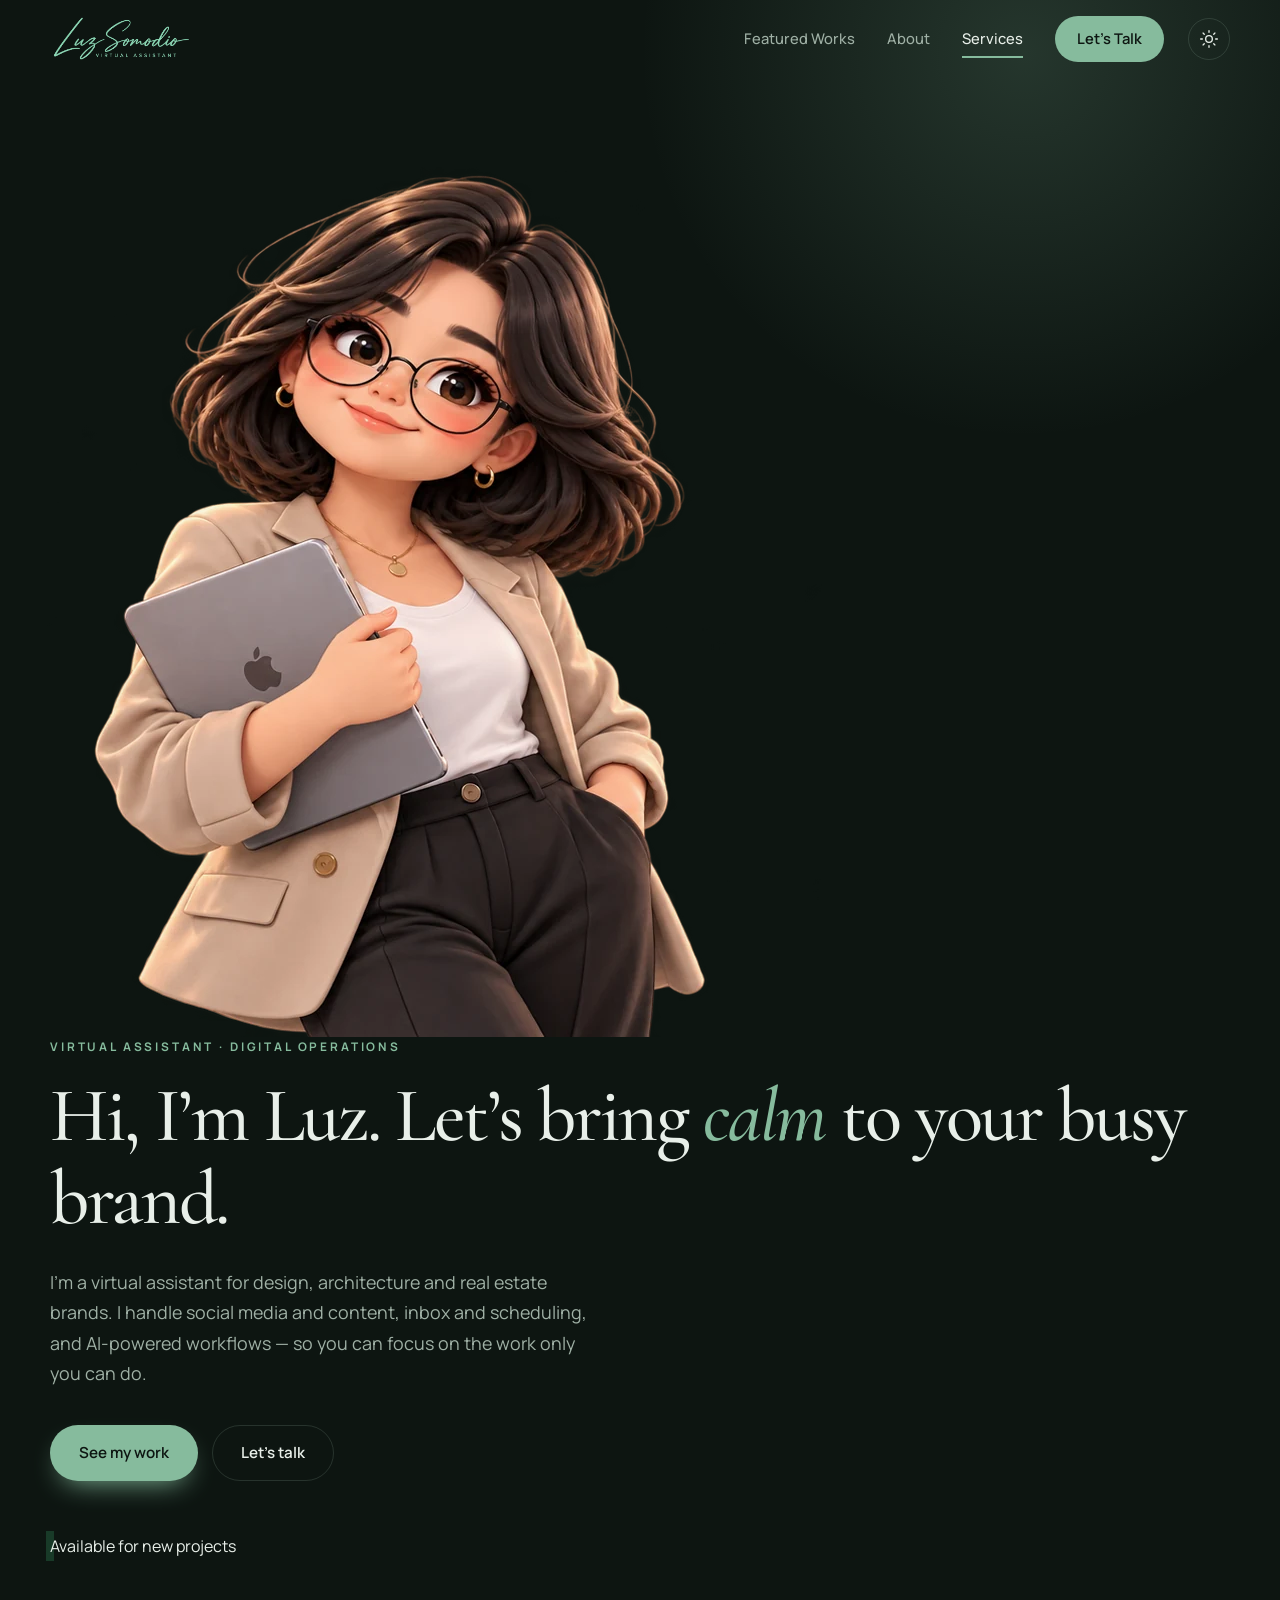
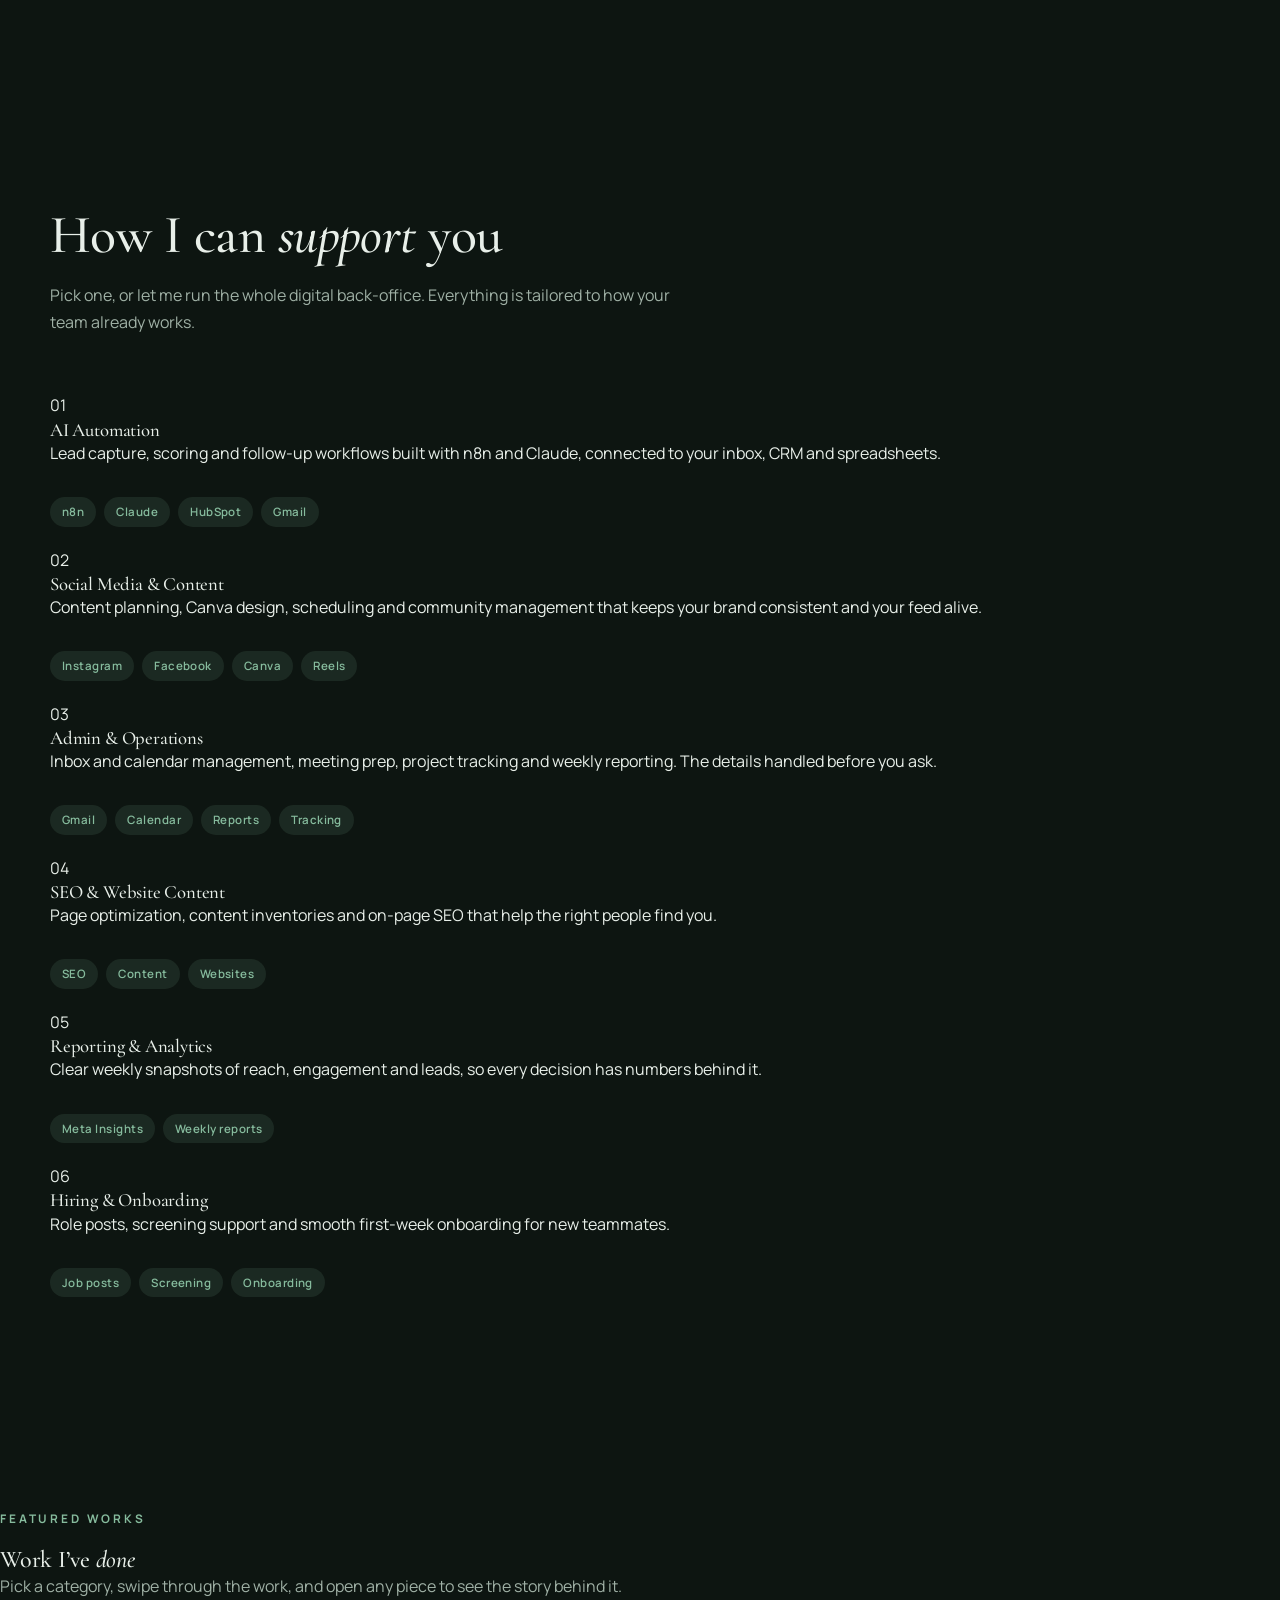
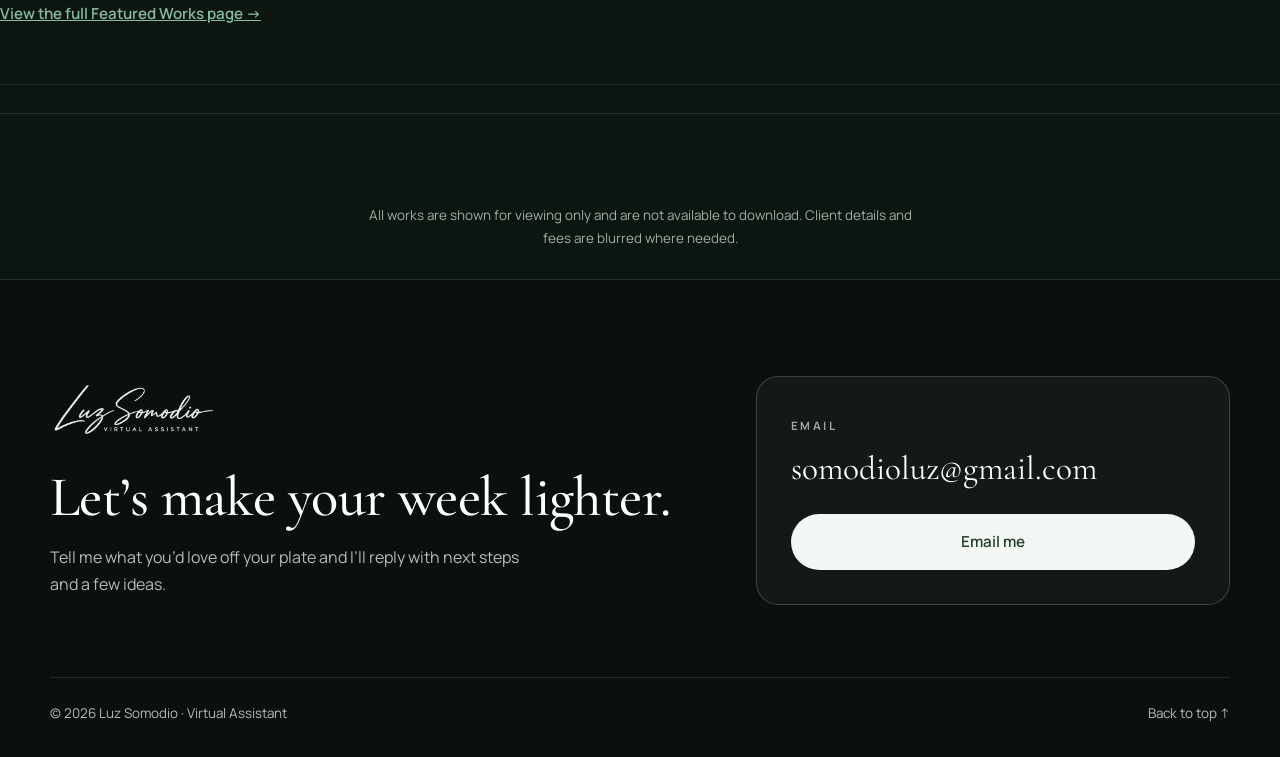
==== commit a6d12772: "Recreate the website design index, feature-works, and about pages" ====
--- a/index.html
+++ b/index.html
@@ -5,18 +5,19 @@
   <meta name="viewport" content="width=device-width, initial-scale=1">
   <title>Luz Somodio — Virtual Assistant</title>
   <meta name="description" content="Luz Somodio is a virtual assistant helping brands stay organized with digital operations, social media, AI automation and admin support.">
-  <meta name="theme-color" content="#3f6e56">
+  <meta name="theme-color" content="#1f1f19">
   <link rel="preconnect" href="https://fonts.googleapis.com">
   <link rel="preconnect" href="https://fonts.gstatic.com" crossorigin>
-  <link href="https://fonts.googleapis.com/css2?family=Cormorant+Garamond:ital,wght@0,500;0,600;1,500&family=Manrope:wght@400;500;600;700&display=swap" rel="stylesheet">
+  <link href="https://fonts.googleapis.com/css2?family=Cormorant+Garamond:ital,wght@0,400;0,500;0,600;1,400;1,500&family=Manrope:wght@400;500;600;700&display=swap" rel="stylesheet">
   <link rel="stylesheet" href="css/base.css">
+  <link rel="stylesheet" href="css/works.css">
   <link rel="stylesheet" href="css/home.css">
   <script>
     /* Set the theme before first paint so there is no flash */
     (function () {
       var t = null;
       try { t = localStorage.getItem('luz-theme'); } catch (e) {}
-      if (!t) t = window.matchMedia && matchMedia('(prefers-color-scheme: dark)').matches ? 'dark' : 'light';
+      if (!t) t = 'dark';
       document.documentElement.setAttribute('data-theme', t);
     })();
   </script>
@@ -34,8 +35,6 @@
         <a href="featured-works.html">Featured Works</a>
         <a href="about.html">About</a>
         <a href="#services">Services</a>
-        <a href="#pricing">Pricing</a>
-        <a href="#process">Process</a>
         <a href="#contact" class="nav__cta">Let’s Talk</a>
       </nav>
       <div class="nav__tools">
@@ -53,204 +52,88 @@
   <main id="main">
     <!-- ============ HERO (short introduction) ============ -->
     <section class="hero" id="top">
-      <div class="wrap hero__grid">
+      <div class="hero__bg" aria-hidden="true"></div>
+      <div class="hero__cut" id="heroFrame">
+        <img id="heroLuz" src="assets/luz-hero-1.webp" alt="Illustration of Luz holding a laptop" width="822" height="887">
+      </div>
+      <div class="wrap hero__inner">
         <div class="hero__copy">
           <p class="eyebrow reveal">Virtual Assistant · Digital Operations</p>
-          <h1 class="reveal" style="--d:.08s">Hi, I’m <em>Luz</em>.</h1>
+          <h1 class="reveal" style="--d:.08s">Hi, I’m Luz. Let’s bring <em>calm</em> to your busy brand.</h1>
           <p class="lead reveal" style="--d:.16s">I’m a virtual assistant for design, architecture and real estate brands. I handle social media and content, inbox and scheduling, and AI-powered workflows — so you can focus on the work only you can do.</p>
           <div class="hero__actions reveal" style="--d:.24s">
             <a class="btn btn--primary" href="#work">See my work</a>
             <a class="btn btn--ghost" href="#contact">Let’s talk</a>
           </div>
-          <ul class="hero__facts reveal" style="--d:.32s">
-            <li><strong>Social Media</strong><span>Content &amp; community</span></li>
-            <li><strong>AI Automation</strong><span>n8n · Claude · CRM</span></li>
-            <li><strong>Admin Support</strong><span>Inbox · calendar · reports</span></li>
-          </ul>
-        </div>
-
-        <div class="hero__visual reveal" style="--d:.12s">
-          <div class="frame" id="heroFrame">
-            <img class="frame__bg frame__bg--light" src="assets/bg-light.webp" alt="" width="834" height="941">
-            <img class="frame__bg frame__bg--dark" src="assets/bg-dark.webp" alt="" width="830" height="941">
-            <img class="frame__luz" id="heroLuz" src="assets/luz-hero-1.webp" alt="Illustration of Luz holding a laptop" width="822" height="887">
-          </div>
-          <div class="chip chip--a"><span class="dot"></span> Available for new projects</div>
-          <div class="chip chip--b">Organized · Communicated · Supported</div>
+          <p class="hero__avail reveal" style="--d:.3s"><span class="dot"></span> Available for new projects</p>
         </div>
       </div>
     </section>
 
-    <!-- ============ PROJECTS CAROUSEL (random order) ============ -->
-    <section class="pin" id="work">
-      <div class="pin__stick">
+    <!-- ============ SERVICES ============ -->
+    <section class="section" id="services">
       <div class="wrap">
-        <header class="section__head section__head--row carousel__head">
-          <div>
-            <p class="eyebrow reveal">Featured Works</p>
-            <h2 class="reveal" style="--d:.06s">Work I’ve done</h2>
-          </div>
-          <div class="carousel__ctrl reveal" style="--d:.1s">
-            <button class="carousel__btn" id="carPrev" type="button" aria-label="Previous projects">‹</button>
-            <button class="carousel__btn" id="carNext" type="button" aria-label="Next projects">›</button>
-            <a class="btn btn--ghost" href="featured-works.html"><span>View all <span id="worksCount">18</span> projects →</span></a>
-          </div>
-        </header>
-      </div>
-      <div class="carousel" id="carousel" role="region" aria-roledescription="carousel" aria-label="Featured works, in a different order each visit" tabindex="0">
-        <div class="carousel__belt" id="carouselTrack"></div>
-      </div>
-      <div class="wrap">
-        <div class="carousel__bar" aria-hidden="true"><span id="carBar"></span></div>
-        <p class="carousel__hint">Scroll the page and the projects glide along — or drag, swipe or use the arrows. Tap a project to see it up close.</p>
-      </div>
-      </div>
-    </section>
-
-    <!-- ============ SERVICES ============ -->
-    <section class="section section--alt" id="services">
-      <div class="wrap">
-        <header class="section__head">
+        <header class="section__head section__head--center">
           <p class="eyebrow reveal">Services</p>
-          <h2 class="reveal" style="--d:.06s">How I can support you</h2>
+          <h2 class="reveal" style="--d:.06s">How I can <em>support</em> you</h2>
           <p class="reveal" style="--d:.12s">Pick one, or let me run the whole digital back-office. Everything is tailored to how your team already works.</p>
         </header>
-
-        <div class="cards">
-          <article class="card reveal">
-            <div class="card__img"><img src="assets/ai-automation.webp" alt="n8n workflow connecting Gmail, Claude and HubSpot for lead management" width="1672" height="941" loading="lazy"></div>
-            <div class="card__body">
-              <h3>AI Automation</h3>
-              <p>Lead capture, scoring and follow-up workflows built with n8n and Claude — connected to your inbox, CRM and spreadsheets.</p>
-              <ul class="tags"><li>n8n</li><li>Claude</li><li>HubSpot</li><li>Gmail</li></ul>
-            </div>
-          </article>
-          <article class="card reveal" style="--d:.08s">
-            <div class="card__img"><img src="assets/social-media.webp" alt="Social media content calendar, Canva designs and Instagram and Facebook previews" width="1670" height="942" loading="lazy"></div>
-            <div class="card__body">
-              <h3>Social Media &amp; Content</h3>
-              <p>Content planning, Canva design, scheduling and community management that keeps your brand consistent and your feed alive.</p>
-              <ul class="tags"><li>Instagram</li><li>Facebook</li><li>Canva</li><li>Calendar</li></ul>
-            </div>
-          </article>
-          <article class="card reveal" style="--d:.16s">
-            <div class="card__img"><img src="assets/admin-support.webp" alt="Calendar, inbox, weekly report and to-do notebook on a styled desk" width="1670" height="941" loading="lazy"></div>
-            <div class="card__body">
-              <h3>Admin &amp; Operations</h3>
-              <p>Inbox and calendar management, meeting prep, project tracking and weekly reporting — the details handled before you ask.</p>
-              <ul class="tags"><li>Gmail</li><li>Calendar</li><li>Reports</li><li>Tracking</li></ul>
-            </div>
-          </article>
-        </div>
-
-        <div class="mini">
-          <div class="mini__item reveal">
-            <svg viewBox="0 0 24 24" width="26" height="26" fill="none" stroke="currentColor" stroke-width="1.5" stroke-linecap="round" stroke-linejoin="round" aria-hidden="true"><circle cx="11" cy="11" r="7"/><path d="m20 20-3.5-3.5"/></svg>
-            <h4>SEO &amp; Website Content</h4>
-            <p>Page optimization, content inventories and on-page SEO.</p>
-          </div>
-          <div class="mini__item reveal" style="--d:.06s">
-            <svg viewBox="0 0 24 24" width="26" height="26" fill="none" stroke="currentColor" stroke-width="1.5" stroke-linecap="round" stroke-linejoin="round" aria-hidden="true"><path d="M3 20h18M6 16V9m6 7V5m6 11v-4"/></svg>
-            <h4>Reporting &amp; Analytics</h4>
-            <p>Clear weekly snapshots of reach, engagement and leads.</p>
-          </div>
-          <div class="mini__item reveal" style="--d:.12s">
-            <svg viewBox="0 0 24 24" width="26" height="26" fill="none" stroke="currentColor" stroke-width="1.5" stroke-linecap="round" stroke-linejoin="round" aria-hidden="true"><circle cx="9" cy="8" r="3.2"/><path d="M3 20c.6-3.2 3-5 6-5s5.4 1.8 6 5M17 11l1.8 1.8L22 9.5"/></svg>
-            <h4>Hiring &amp; Onboarding</h4>
-            <p>Role posts, screening support and smooth first-week onboarding.</p>
-          </div>
+        <div class="svcs">
+          <article class="svc reveal" style="--d:0.00s" tabindex="0">
+            <span class="svc__n">01</span>
+            <h3>AI Automation</h3>
+            <p>Lead capture, scoring and follow-up workflows built with n8n and Claude, connected to your inbox, CRM and spreadsheets.</p>
+            <ul class="tags"><li>n8n</li><li>Claude</li><li>HubSpot</li><li>Gmail</li></ul>
+          </article>
+          <article class="svc reveal" style="--d:0.06s" tabindex="0">
+            <span class="svc__n">02</span>
+            <h3>Social Media &amp; Content</h3>
+            <p>Content planning, Canva design, scheduling and community management that keeps your brand consistent and your feed alive.</p>
+            <ul class="tags"><li>Instagram</li><li>Facebook</li><li>Canva</li><li>Reels</li></ul>
+          </article>
+          <article class="svc reveal" style="--d:0.12s" tabindex="0">
+            <span class="svc__n">03</span>
+            <h3>Admin &amp; Operations</h3>
+            <p>Inbox and calendar management, meeting prep, project tracking and weekly reporting. The details handled before you ask.</p>
+            <ul class="tags"><li>Gmail</li><li>Calendar</li><li>Reports</li><li>Tracking</li></ul>
+          </article>
+          <article class="svc reveal" style="--d:0.18s" tabindex="0">
+            <span class="svc__n">04</span>
+            <h3>SEO &amp; Website Content</h3>
+            <p>Page optimization, content inventories and on-page SEO that help the right people find you.</p>
+            <ul class="tags"><li>SEO</li><li>Content</li><li>Websites</li></ul>
+          </article>
+          <article class="svc reveal" style="--d:0.24s" tabindex="0">
+            <span class="svc__n">05</span>
+            <h3>Reporting &amp; Analytics</h3>
+            <p>Clear weekly snapshots of reach, engagement and leads, so every decision has numbers behind it.</p>
+            <ul class="tags"><li>Meta Insights</li><li>Weekly reports</li></ul>
+          </article>
+          <article class="svc reveal" style="--d:0.30s" tabindex="0">
+            <span class="svc__n">06</span>
+            <h3>Hiring &amp; Onboarding</h3>
+            <p>Role posts, screening support and smooth first-week onboarding for new teammates.</p>
+            <ul class="tags"><li>Job posts</li><li>Screening</li><li>Onboarding</li></ul>
+          </article>
         </div>
       </div>
     </section>
 
-    <!-- ============ SERVICE FEES ============ -->
-    <section class="section" id="pricing">
-      <div class="wrap">
-        <header class="section__head">
-          <p class="eyebrow reveal">Service Fees</p>
-          <h2 class="reveal" style="--d:.06s">Simple, transparent rates</h2>
-          <p class="reveal" style="--d:.12s">All prices are in USD. Your final quote depends on the scope of work — tell me what you need and I’ll recommend the best fit.</p>
-        </header>
-
-        <div class="pricing">
-          <article class="plan reveal">
-            <p class="plan__tag">Admin Support</p>
-            <h3>Admin &amp; Operations</h3>
-            <div class="option">
-              <span class="option__label">Monthly retainer</span>
-              <p class="price">$1,000 – $1,500 <small>/ month</small></p>
-              <p class="option__sub">Depends on the scope of work.</p>
-            </div>
-            <ul class="plan__list">
-              <li>Inbox &amp; calendar management</li>
-              <li>Meeting prep &amp; follow-ups</li>
-              <li>Project &amp; invoice tracking</li>
-              <li>Weekly reporting</li>
-            </ul>
-            <a class="btn btn--ghost btn--block plan__cta" data-email-link data-subject="Admin &amp; Operations inquiry" href="#">Inquire about this</a>
-          </article>
-
-          <article class="plan reveal" style="--d:.08s">
-            <p class="plan__tag">Social Media</p>
-            <h3>Social Media &amp; Content</h3>
-            <div class="option">
-              <span class="option__label">One-month content package</span>
-              <p class="price">$300 – $400 <small>/ one month</small></p>
-              <p class="option__sub">Depends on how complex the work is — the more automations, the higher the rate.</p>
-            </div>
-            <div class="option">
-              <span class="option__label">Monthly retainer</span>
-              <p class="price">$1,200 <small>/ month</small></p>
-              <p class="option__sub">Ongoing monthly support.</p>
-            </div>
-            <ul class="plan__list">
-              <li>Content planning &amp; calendar</li>
-              <li>Canva design</li>
-              <li>Scheduling &amp; community management</li>
-            </ul>
-            <a class="btn btn--ghost btn--block plan__cta" data-email-link data-subject="Social Media &amp; Content inquiry" href="#">Inquire about this</a>
-          </article>
-
-          <article class="plan reveal" style="--d:.16s">
-            <p class="plan__tag">Website &amp; AI</p>
-            <h3>Website Design &amp; AI Automation</h3>
-            <div class="option">
-              <span class="option__label">Project rate</span>
-              <p class="price">From $500 <small>/ project</small></p>
-              <p class="option__sub">Final quote after we scope the work.</p>
-            </div>
-            <div class="option">
-              <span class="option__label">Optional maintenance</span>
-              <p class="price">$1,350 <small>/ month</small></p>
-              <p class="option__sub">Keeps your site and automations running smoothly.</p>
-            </div>
-            <ul class="plan__list">
-              <li>Website design</li>
-              <li>AI workflows with n8n &amp; Claude</li>
-              <li>CRM, inbox &amp; spreadsheet connections</li>
-            </ul>
-            <a class="btn btn--ghost btn--block plan__cta" data-email-link data-subject="Website &amp; AI Automation inquiry" href="#">Inquire about this</a>
-          </article>
-        </div>
-      </div>
+    <!-- ============ FEATURED WORKS (same big category rows as the Featured Works page) ============ -->
+    <section class="projects" id="work">
+      <header class="section__head section__head--center">
+        <p class="eyebrow reveal">Featured Works</p>
+        <h2 class="reveal" style="--d:.06s">Work I’ve <em>done</em></h2>
+        <p class="reveal" style="--d:.12s">Pick a category, swipe through the work, and open any piece to see the story behind it. <a class="link" href="featured-works.html">View the full Featured Works page →</a></p>
+      </header>
+      <div class="filters" id="filters">
+        <div class="wrap filters__inner" id="filterBar" role="group" aria-label="Jump to a category"></div>
+      </div>
+      <div class="grid" id="grid" aria-live="polite"></div>
+      <p class="fineprint wrap">All works are shown for viewing only and are not available to download. Client details and fees are blurred where needed.</p>
     </section>
 
-    <!-- ============ PROCESS ============ -->
-    <section class="section" id="process">
-      <div class="wrap">
-        <header class="section__head">
-          <p class="eyebrow reveal">Process</p>
-          <h2 class="reveal" style="--d:.06s">Simple, steady, supported</h2>
-        </header>
-        <ol class="steps">
-          <li class="step reveal"><span class="step__n">01</span><h3>Discover</h3><p>We talk through your goals, tools and where time is slipping away.</p></li>
-          <li class="step reveal" style="--d:.07s"><span class="step__n">02</span><h3>Map</h3><p>I outline a lean plan — what to organize, automate and hand off first.</p></li>
-          <li class="step reveal" style="--d:.14s"><span class="step__n">03</span><h3>Build</h3><p>Systems, content and workflows go live, tested and documented.</p></li>
-          <li class="step reveal" style="--d:.21s"><span class="step__n">04</span><h3>Support</h3><p>Ongoing check-ins and weekly reports so nothing falls through.</p></li>
-        </ol>
-      </div>
-    </section>
-
+    
   </main>
 
   <!-- ============ CONTACT FOOTER ============ -->
@@ -275,9 +158,60 @@
     </div>
   </footer>
 
+  <!-- ============ CASE STUDY MODAL ============ -->
+  <div class="modal" id="modal" hidden>
+    <div class="modal__backdrop" data-close></div>
+    <div class="modal__panel" role="dialog" aria-modal="true" aria-labelledby="mTitle" tabindex="-1">
+      <button class="modal__close" type="button" data-close aria-label="Close case study">×</button>
+      <div class="modal__scroll" id="mScroll">
+
+        <div class="viewer protected" id="viewer">
+          <div class="viewer__main">
+            <button class="viewer__stage" id="vStage" type="button" aria-label="Enlarge image">
+              <img id="vImg" alt="" draggable="false">
+            </button>
+            <video class="viewer__video" id="vVideo" controls playsinline preload="metadata" controlslist="nodownload noremoteplayback" disablepictureinpicture disableremotePlayback hidden></video>
+            <button class="viewer__arrow viewer__arrow--prev" id="vPrev" type="button" aria-label="Previous image">‹</button>
+            <button class="viewer__arrow viewer__arrow--next" id="vNext" type="button" aria-label="Next image">›</button>
+            <span class="viewer__hint">Click to enlarge</span>
+            <span class="viewer__count" id="vCount"></span>
+          </div>
+          <div class="viewer__thumbs" id="vThumbs"></div>
+        </div>
+
+        <div class="modal__body">
+          <p class="project__cat" id="mCat"></p>
+          <h2 id="mTitle"></h2>
+          <p class="modal__intro" id="mIntro"></p>
+          <p class="note" id="mNote" hidden></p>
+          <aside class="why" id="mWhy" hidden></aside>
+          <div id="mSecs"></div>
+          <ul class="tags" id="mTools"></ul>
+          <nav class="modal__nav" aria-label="Case study navigation">
+            <button class="link" type="button" id="mPrev">← Previous project</button>
+            <button class="link" type="button" id="mNext">Next project →</button>
+          </nav>
+        </div>
+      </div>
+    </div>
+  </div>
+
+  <!-- ============ FULL-SCREEN IMAGE VIEWER ============ -->
+  <div class="lb protected" id="lb" hidden role="dialog" aria-modal="true" aria-label="Image viewer">
+    <button class="lb__close" id="lbClose" type="button" aria-label="Close image viewer">×</button>
+    <button class="lb__arrow lb__arrow--prev" id="lbPrev" type="button" aria-label="Previous image">‹</button>
+    <button class="lb__arrow lb__arrow--next" id="lbNext" type="button" aria-label="Next image">›</button>
+    <div class="lb__scroll" id="lbScroll">
+      <div class="lb__wrap" id="lbWrap"><img id="lbImg" alt="" draggable="false"></div>
+    </div>
+    <span class="lb__count" id="lbCount"></span>
+  </div>
+
+
   <script src="js/config.js"></script>
   <script src="js/works-data.js"></script>
   <script src="js/common.js"></script>
+  <script src="js/works.js"></script>
   <script src="js/home.js"></script>
 </body>
 </html>
--- a/css/works.css
+++ b/css/works.css
@@ -0,0 +1,174 @@
+/* Featured Works page */
+/* ---------- Hero ---------- */
+.hero { position: relative; padding: 170px 0 100px; overflow: hidden; isolation: isolate; }
+.hero__bg { position: absolute; inset: 0 0 0 38%; z-index: -1; -webkit-mask-image: linear-gradient(to right, transparent, #000 45%); mask-image: linear-gradient(to right, transparent, #000 45%); }
+.hero__bg-img { position: absolute; inset: 0; width: 100%; height: 100%; object-fit: cover; object-position: center 55%; opacity: .9; transition: opacity .5s; }
+.hero__bg-img--dark { opacity: 0; }
+[data-theme="dark"] .hero__bg-img--dark { opacity: .85; }
+[data-theme="dark"] .hero__bg-img--light { opacity: 0; }
+.hero h1 { font-size: clamp(3.6rem, 10vw, 8.2rem); letter-spacing: -.03em; margin-bottom: 28px; }
+.hero h1 em { font-style: italic; color: var(--green); }
+.hero__lead { max-width: 540px; font-size: 1.12rem; color: var(--muted); }
+.hero__meta { display: flex; flex-wrap: wrap; gap: 14px 32px; margin-top: 34px; font-size: .88rem; color: var(--muted); }
+.hero__meta b { font-family: var(--serif); font-size: 1.6rem; font-weight: 600; color: var(--ink); margin-right: 4px; }
+
+/* ---------- Filters ---------- */
+.filters { position: sticky; top: 78px; z-index: 40; background: color-mix(in srgb, var(--bg) 88%, transparent); backdrop-filter: blur(12px); -webkit-backdrop-filter: blur(12px); border-block: 1px solid var(--line); }
+.filters__inner { display: flex; gap: 10px; padding-block: 14px; overflow-x: auto; scrollbar-width: none; }
+.filters__inner::-webkit-scrollbar { display: none; }
+.pill { flex: none; display: inline-flex; align-items: center; gap: 8px; padding: 9px 20px; border-radius: 999px; border: 1px solid var(--line); background: transparent; color: var(--muted); font-size: .88rem; font-weight: 600; cursor: pointer; transition: all .25s; white-space: nowrap; }
+.pill span { font-size: .72rem; opacity: .7; }
+.pill:hover { border-color: var(--green); color: var(--ink); }
+.pill.is-active { background: var(--green); border-color: var(--green); color: var(--on-green); }
+
+/* ---------- Project grid ---------- */
+.projects { padding: 80px 0 30px; }
+.grid { display: grid; grid-template-columns: repeat(2, minmax(0, 1fr)); gap: 72px 44px; }
+.card { display: flex; flex-direction: column; gap: 26px; }
+.card[hidden] { display: none; }
+.card.is-hiding { opacity: 0; transform: translateY(14px); }
+.card__media { position: relative; display: block; width: 100%; aspect-ratio: 4 / 3; padding: 0; border: 0; border-radius: var(--radius); overflow: hidden; cursor: pointer; background: var(--cbg, var(--surface)); box-shadow: var(--shadow); }
+.card__media img { width: 100%; height: 100%; object-fit: var(--fit, cover); object-position: var(--pos, center); transition: transform 1s cubic-bezier(.2, .7, .2, 1); }
+.card__media:hover img, .card__media:focus-visible img { transform: scale(1.04); }
+.card__badge { position: absolute; left: 16px; top: 16px; padding: 6px 13px; border-radius: 999px; background: color-mix(in srgb, var(--bg) 90%, transparent); color: var(--ink); font-size: .72rem; font-weight: 700; letter-spacing: .05em; }
+.card__view { position: absolute; right: 16px; bottom: 16px; padding: 10px 20px; border-radius: 999px; background: color-mix(in srgb, var(--bg) 92%, transparent); color: var(--ink); font-size: .82rem; font-weight: 700; opacity: 0; transform: translateY(8px); transition: opacity .3s, transform .3s; }
+.card__media:hover .card__view, .card__media:focus-visible .card__view { opacity: 1; transform: none; }
+@media (hover: none) { .card__view { opacity: 1; transform: none; } }
+.project__cat { font-size: .74rem; font-weight: 700; letter-spacing: .22em; text-transform: uppercase; color: var(--green); margin-bottom: 12px; }
+.card__no { font-family: var(--serif); font-style: italic; font-weight: 500; font-size: 1.35rem; letter-spacing: 0; text-transform: none; margin-right: 12px; color: color-mix(in srgb, var(--green) 60%, transparent); }
+.card h2 { font-size: clamp(1.9rem, 3vw, 2.5rem); margin-bottom: 12px; }
+.card__body > p:not(.project__cat) { color: var(--muted); margin-bottom: 0; }
+.tags { display: flex; flex-wrap: wrap; gap: 8px; margin: 18px 0 20px; }
+.tags li { font-size: .72rem; font-weight: 600; letter-spacing: .04em; padding: 5px 13px; border-radius: 999px; background: color-mix(in srgb, var(--green) 12%, transparent); color: var(--green); }
+.empty { text-align: center; color: var(--muted); padding: 40px 0; }
+.fineprint { text-align: center; color: var(--muted); font-size: .84rem; margin: 90px auto 0; max-width: 560px; }
+
+
+/* ---------- Case study modal ---------- */
+.modal { position: fixed; inset: 0; z-index: 100; display: grid; place-items: center; padding: 24px; }
+.modal[hidden] { display: none; }
+.modal__backdrop { position: absolute; inset: 0; background: rgba(8, 16, 12, .62); backdrop-filter: blur(6px); -webkit-backdrop-filter: blur(6px); animation: fade .3s ease; }
+.modal__panel { position: relative; width: min(1000px, 100%); max-height: min(92vh, 920px); background: var(--bg); border-radius: var(--radius); box-shadow: 0 40px 100px -30px rgba(0, 0, 0, .6); overflow: hidden; display: flex; animation: rise .4s cubic-bezier(.2, .7, .2, 1); border: 1px solid var(--line); }
+.modal__panel:focus { outline: none; }
+.modal__scroll { overflow-y: auto; width: 100%; overscroll-behavior: contain; }
+.modal__close { position: absolute; top: 14px; right: 14px; z-index: 5; width: 42px; height: 42px; border-radius: 50%; border: 0; background: color-mix(in srgb, var(--bg) 90%, transparent); font-size: 1.7rem; line-height: 1; cursor: pointer; box-shadow: 0 6px 18px rgba(0, 0, 0, .25); }
+.modal__body { padding: 40px 48px; }
+.modal__body h2 { font-size: clamp(2rem, 4vw, 3rem); margin-bottom: 14px; }
+.modal__intro { font-size: 1.08rem; color: var(--muted); max-width: 700px; }
+.modal__body h3 { font-size: 1.5rem; margin: 6px 0 10px; }
+.note { display: flex; gap: 10px; align-items: flex-start; font-size: .86rem; color: var(--muted); background: color-mix(in srgb, var(--green) 9%, transparent); border: 1px solid var(--line); border-radius: 14px; padding: 12px 16px; margin: 4px 0 8px; }
+.note::before { content: "🔒"; font-size: .9rem; line-height: 1.6; }
+.note[hidden] { display: none; }
+.cols { display: grid; grid-template-columns: repeat(auto-fit, minmax(280px, 1fr)); gap: 36px 44px; margin: 28px 0 8px; }
+.cols p { color: var(--muted); max-width: 640px; }
+.wide { margin: 24px 0 8px; }
+.built { counter-reset: b; display: grid; gap: 10px; }
+.built li { counter-increment: b; position: relative; padding-left: 38px; font-size: .94rem; color: var(--muted); }
+.built li::before { content: counter(b); position: absolute; left: 0; top: 2px; width: 24px; height: 24px; border-radius: 50%; display: grid; place-items: center; font-size: .72rem; font-weight: 700; background: color-mix(in srgb, var(--green) 14%, transparent); color: var(--green); }
+.checks { display: grid; gap: 10px; }
+.checks li { position: relative; padding-left: 30px; font-size: .94rem; color: var(--muted); }
+.checks li::before { content: ""; position: absolute; left: 0; top: .42em; width: 15px; height: 15px; background: var(--green); -webkit-mask: url("data:image/svg+xml,%3Csvg xmlns='http://www.w3.org/2000/svg' viewBox='0 0 16 16'%3E%3Cpath d='M3 8.5l3.2 3L13 4.5' fill='none' stroke='black' stroke-width='2'/%3E%3C/svg%3E") center/contain no-repeat; mask: url("data:image/svg+xml,%3Csvg xmlns='http://www.w3.org/2000/svg' viewBox='0 0 16 16'%3E%3Cpath d='M3 8.5l3.2 3L13 4.5' fill='none' stroke='black' stroke-width='2'/%3E%3C/svg%3E") center/contain no-repeat; }
+.delivers { display: grid; grid-template-columns: repeat(auto-fit, minmax(220px, 1fr)); gap: 14px; margin-top: 12px; }
+.delivers li { border: 1px solid var(--line); border-radius: 16px; padding: 16px 18px; font-size: .92rem; color: var(--muted); background: var(--surface); }
+.modal__nav { display: flex; justify-content: space-between; gap: 16px; border-top: 1px solid var(--line); padding-top: 22px; margin-top: 8px; }
+@keyframes fade { from { opacity: 0; } }
+@keyframes rise { from { opacity: 0; transform: translateY(24px) scale(.98); } }
+
+/* ---------- Gallery viewer (inside modal) ---------- */
+.viewer { background: var(--bg-alt); border-bottom: 1px solid var(--line); }
+.viewer__main { position: relative; }
+.viewer__stage { position: relative; display: block; width: 100%; height: clamp(280px, 52vh, 500px); padding: 0; border: 0; background: var(--bg-alt); cursor: zoom-in; overflow: hidden; }
+.viewer__stage img { width: 100%; height: 100%; object-fit: contain; }
+.viewer__arrow { position: absolute; top: 50%; transform: translateY(-50%); width: 46px; height: 46px; border-radius: 50%; border: 0; background: color-mix(in srgb, var(--bg) 92%, transparent); font-size: 1.7rem; line-height: 1; padding-bottom: 4px; cursor: pointer; box-shadow: 0 8px 20px -6px rgba(0, 0, 0, .35); transition: transform .2s; z-index: 2; }
+.viewer__arrow:hover { transform: translateY(-50%) scale(1.08); }
+.viewer__arrow--prev { left: 14px; }
+.viewer__arrow--next { right: 14px; }
+.viewer__hint, .viewer__count { position: absolute; bottom: 14px; padding: 5px 13px; border-radius: 999px; background: color-mix(in srgb, var(--bg) 90%, transparent); font-size: .74rem; font-weight: 600; z-index: 2; pointer-events: none; }
+.viewer__hint { left: 16px; }
+.viewer__count { right: 16px; }
+.viewer__thumbs { display: flex; gap: 10px; padding: 12px 16px; overflow-x: auto; border-top: 1px solid var(--line); background: var(--bg); }
+.viewer__thumbs:empty { display: none; }
+.thumb { flex: none; width: 86px; height: 60px; padding: 0; border: 2px solid transparent; border-radius: 10px; overflow: hidden; cursor: pointer; opacity: .6; background: var(--surface); transition: opacity .2s, border-color .2s; }
+.thumb img { width: 100%; height: 100%; object-fit: cover; }
+.thumb:hover { opacity: 1; }
+.thumb.is-active { border-color: var(--green); opacity: 1; }
+.viewer.is-single .viewer__arrow, .viewer.is-single .viewer__count { display: none; }
+
+/* ---------- Full-screen image viewer ---------- */
+.lb { position: fixed; inset: 0; z-index: 200; background: rgba(6, 12, 9, .95); }
+.lb[hidden] { display: none; }
+.lb__scroll { position: absolute; inset: 0; overflow: auto; display: flex; padding: 56px 80px; overscroll-behavior: contain; }
+.lb__wrap { position: relative; margin: auto; }
+.lb__wrap img { display: block; width: auto; height: auto; max-width: calc(100vw - 160px); max-height: calc(100vh - 112px); }
+.lb__wrap.is-tall img { max-height: none; width: min(920px, calc(100vw - 160px)); }
+.lb__close, .lb__arrow { position: absolute; z-index: 3; border: 0; border-radius: 50%; background: rgba(255, 255, 255, .14); color: #fff; cursor: pointer; transition: background .2s; }
+.lb__close:hover, .lb__arrow:hover { background: rgba(255, 255, 255, .26); }
+.lb__close { top: 16px; right: 16px; width: 46px; height: 46px; font-size: 1.8rem; line-height: 1; }
+.lb__arrow { top: 50%; transform: translateY(-50%); width: 50px; height: 50px; font-size: 1.9rem; line-height: 1; padding-bottom: 4px; }
+.lb__arrow--prev { left: 16px; }
+.lb__arrow--next { right: 16px; }
+.lb__arrow[hidden] { display: none; }
+.lb__count { position: absolute; left: 50%; bottom: 16px; transform: translateX(-50%); z-index: 3; color: #fff; font-size: .8rem; font-weight: 600; background: rgba(255, 255, 255, .14); padding: 5px 14px; border-radius: 999px; }
+
+/* ---------- Subtle watermark over viewed images ---------- */
+body.wm .viewer__stage::after,
+body.wm .lb__wrap::after {
+  content: ""; position: absolute; inset: 0; pointer-events: none;
+  background-image: url("data:image/svg+xml,%3Csvg xmlns='http://www.w3.org/2000/svg' width='280' height='170'%3E%3Ctext x='24' y='104' transform='rotate(-24 140 85)' font-family='Arial,sans-serif' font-size='14' font-weight='700' letter-spacing='3' fill='%23ffffff' fill-opacity='.34' stroke='%23000000' stroke-opacity='.16' stroke-width='.5'%3E%26%23169%3B LUZ SOMODIO%3C/text%3E%3C/svg%3E");
+  background-size: 280px 170px;
+}
+
+.works-end { padding-bottom: 96px; }
+@media (max-width: 900px) {
+  .hero { padding: 130px 0 70px; }
+  .hero__bg { inset: 0; -webkit-mask-image: linear-gradient(to bottom, transparent 5%, #000); mask-image: linear-gradient(to bottom, transparent 5%, #000); opacity: .5; }
+  .projects { padding-top: 56px; }
+  .grid { grid-template-columns: 1fr; gap: 56px; }
+  .modal { padding: 0; align-items: end; }
+  .modal__panel { max-height: 94vh; border-radius: 22px 22px 0 0; }
+  .modal__body { padding: 28px 24px 32px; }
+  .viewer__stage { height: clamp(240px, 44vh, 400px); }
+  .lb__scroll { padding: 64px 12px 56px; }
+  .lb__wrap img { max-width: calc(100vw - 24px); max-height: calc(100vh - 128px); }
+  .lb__wrap.is-tall img { width: calc(100vw - 24px); }
+  .lb__arrow { width: 42px; height: 42px; }
+}
+@media (max-width: 560px) {
+  .viewer__hint { display: none; }
+  .viewer__arrow { width: 40px; height: 40px; }
+  .modal__nav { flex-direction: column; align-items: flex-start; }
+}
+@media (prefers-reduced-motion: reduce) {
+  .card { transition: none; opacity: 1; transform: none; }
+  .modal__backdrop, .modal__panel { animation: none; }
+}
+
+/* ---------- Reels / video ---------- */
+.viewer__video { display: block; width: 100%; height: clamp(340px, 64vh, 600px); background: #0b120e; object-fit: contain; }
+.viewer__video[hidden] { display: none; }
+.viewer__main.is-video .viewer__stage, .viewer__main.is-video .viewer__hint { display: none; }
+.viewer__main.is-video .viewer__count { bottom: auto; top: 14px; }
+.thumb--video { position: relative; }
+.thumb--video::after { content: ""; position: absolute; left: 50%; top: 50%; width: 22px; height: 22px; transform: translate(-50%, -50%); border-radius: 50%; background: rgba(0, 0, 0, .55) url("data:image/svg+xml,%3Csvg xmlns='http://www.w3.org/2000/svg' viewBox='0 0 24 24'%3E%3Cpath d='M9 6.5v11l9-5.5z' fill='white'/%3E%3C/svg%3E") center / 14px no-repeat; }
+.card__play { position: absolute; left: 50%; top: 50%; width: 64px; height: 64px; margin: -32px 0 0 -32px; border-radius: 50%; display: grid; place-items: center; color: #fff; background: rgba(12, 22, 16, .45); border: 1px solid rgba(255, 255, 255, .5); backdrop-filter: blur(6px); -webkit-backdrop-filter: blur(6px); transition: transform .35s cubic-bezier(.34, 1.56, .64, 1), background .3s; pointer-events: none; }
+.card__play svg { margin-left: 3px; }
+.card__media:hover .card__play, .card__media:focus-visible .card__play { transform: scale(1.14); background: rgba(63, 110, 86, .8); }
+body.wm .viewer__main.is-video::after {
+  content: ""; position: absolute; inset: 0 0 60px 0; pointer-events: none; z-index: 1;
+  background-image: url("data:image/svg+xml,%3Csvg xmlns='http://www.w3.org/2000/svg' width='280' height='170'%3E%3Ctext x='24' y='104' transform='rotate(-24 140 85)' font-family='Arial,sans-serif' font-size='14' font-weight='700' letter-spacing='3' fill='%23ffffff' fill-opacity='.3' stroke='%23000000' stroke-opacity='.14' stroke-width='.5'%3E%26%23169%3B LUZ SOMODIO%3C/text%3E%3C/svg%3E");
+  background-size: 280px 170px;
+}
+
+.viewer__main.is-video .viewer__count { right: auto; left: 16px; z-index: 3; }
+
+/* sub-categories and the "why I made it" panel */
+.filters__sub { padding-top: 0; padding-bottom: 12px; }
+.filters__sub[hidden] { display: none; }
+.pill--sub { font-size: .8rem; padding: 6px 14px; opacity: .92; }
+.project__sub { margin-left: 10px; padding-left: 10px; border-left: 1px solid var(--line); letter-spacing: .04em; text-transform: none; font-weight: 600; color: var(--muted); }
+.why { margin: 6px 0 14px; padding: 18px 20px; border-radius: 16px; background: color-mix(in srgb, var(--green) 8%, transparent); border: 1px solid var(--line); border-left: 3px solid var(--green); }
+.why[hidden] { display: none; }
+.why__label { font-size: .72rem; letter-spacing: .14em; text-transform: uppercase; font-weight: 700; color: var(--green); margin: 0 0 8px; }
+.why__hook { margin: 0 0 6px; font-family: "Cormorant Garamond", Georgia, serif; font-size: 1.3rem; line-height: 1.25; }
+.why__hook span { display: block; font-family: inherit; font-size: .7rem; letter-spacing: .12em; text-transform: uppercase; color: var(--muted); font-weight: 600; margin-bottom: 2px; font-family: "Manrope", system-ui, sans-serif; }
+.why__text { margin: 0; color: var(--muted); font-size: .94rem; line-height: 1.65; }
